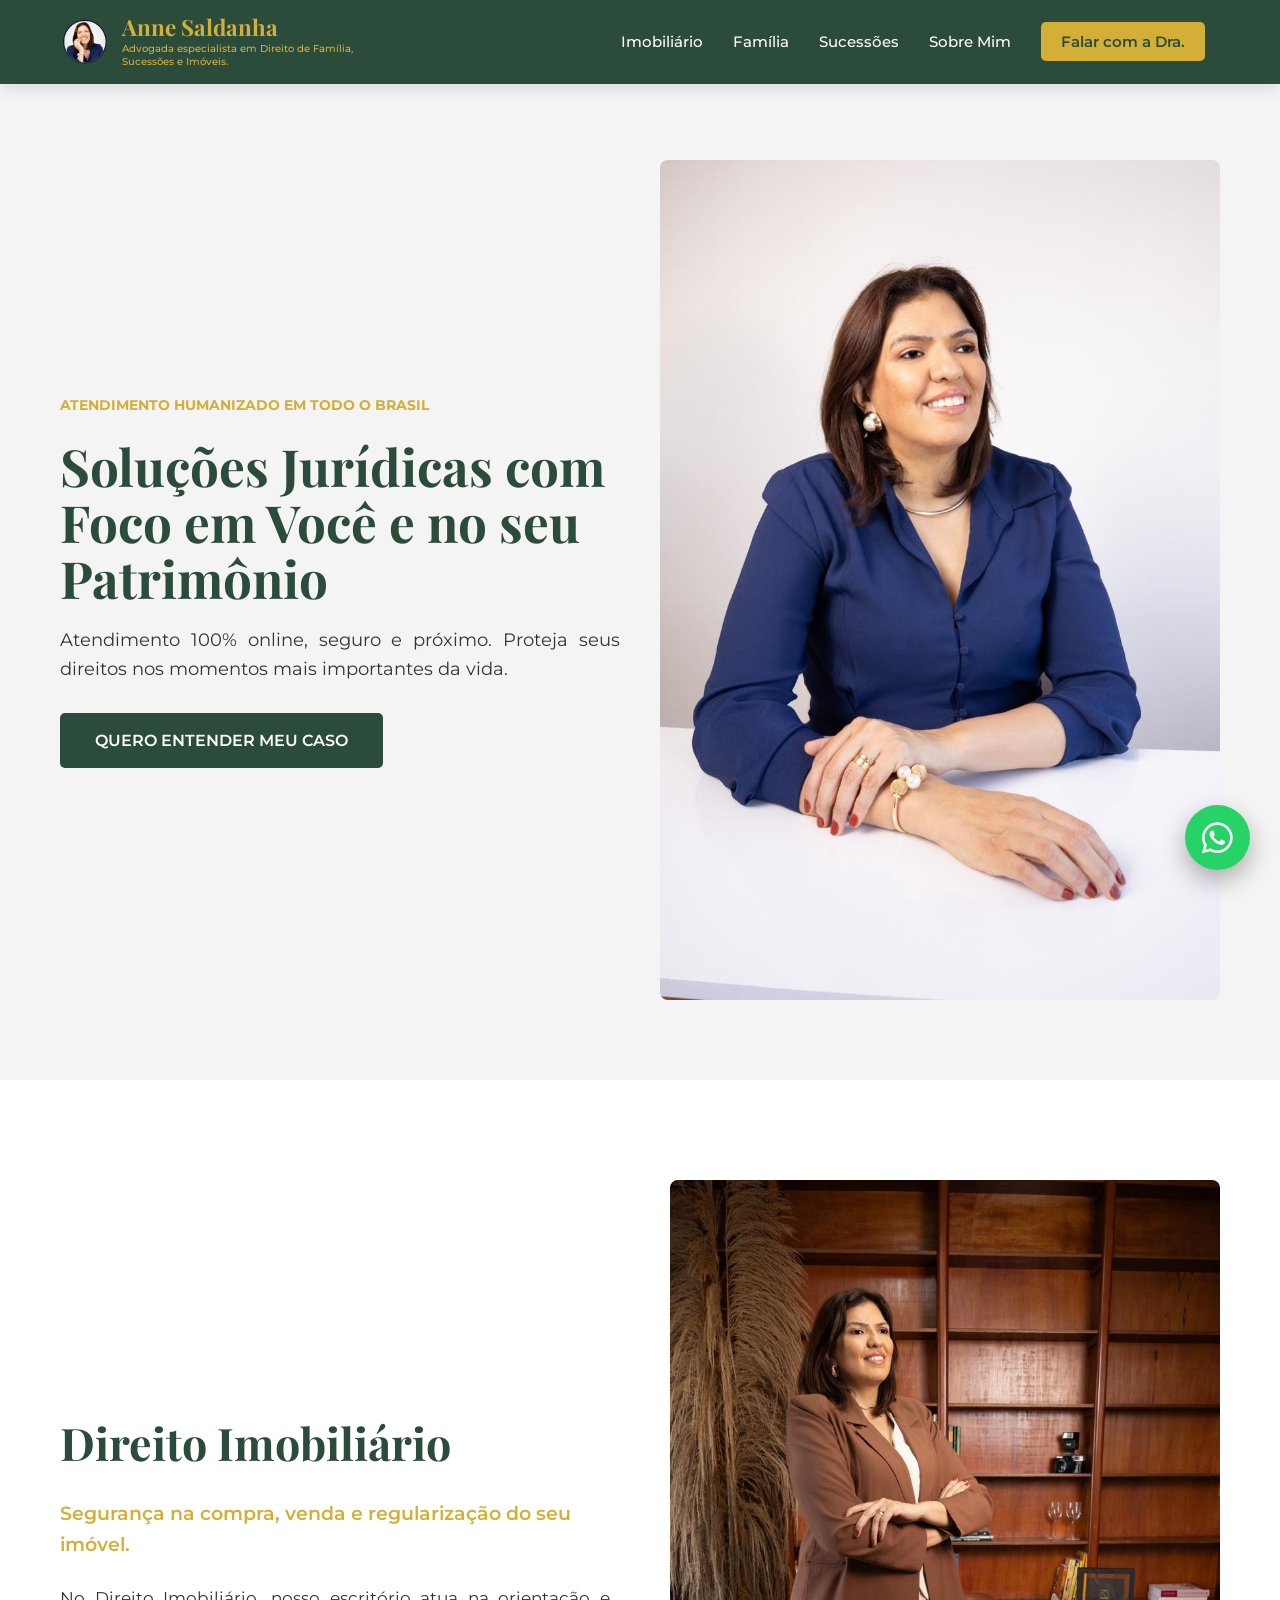
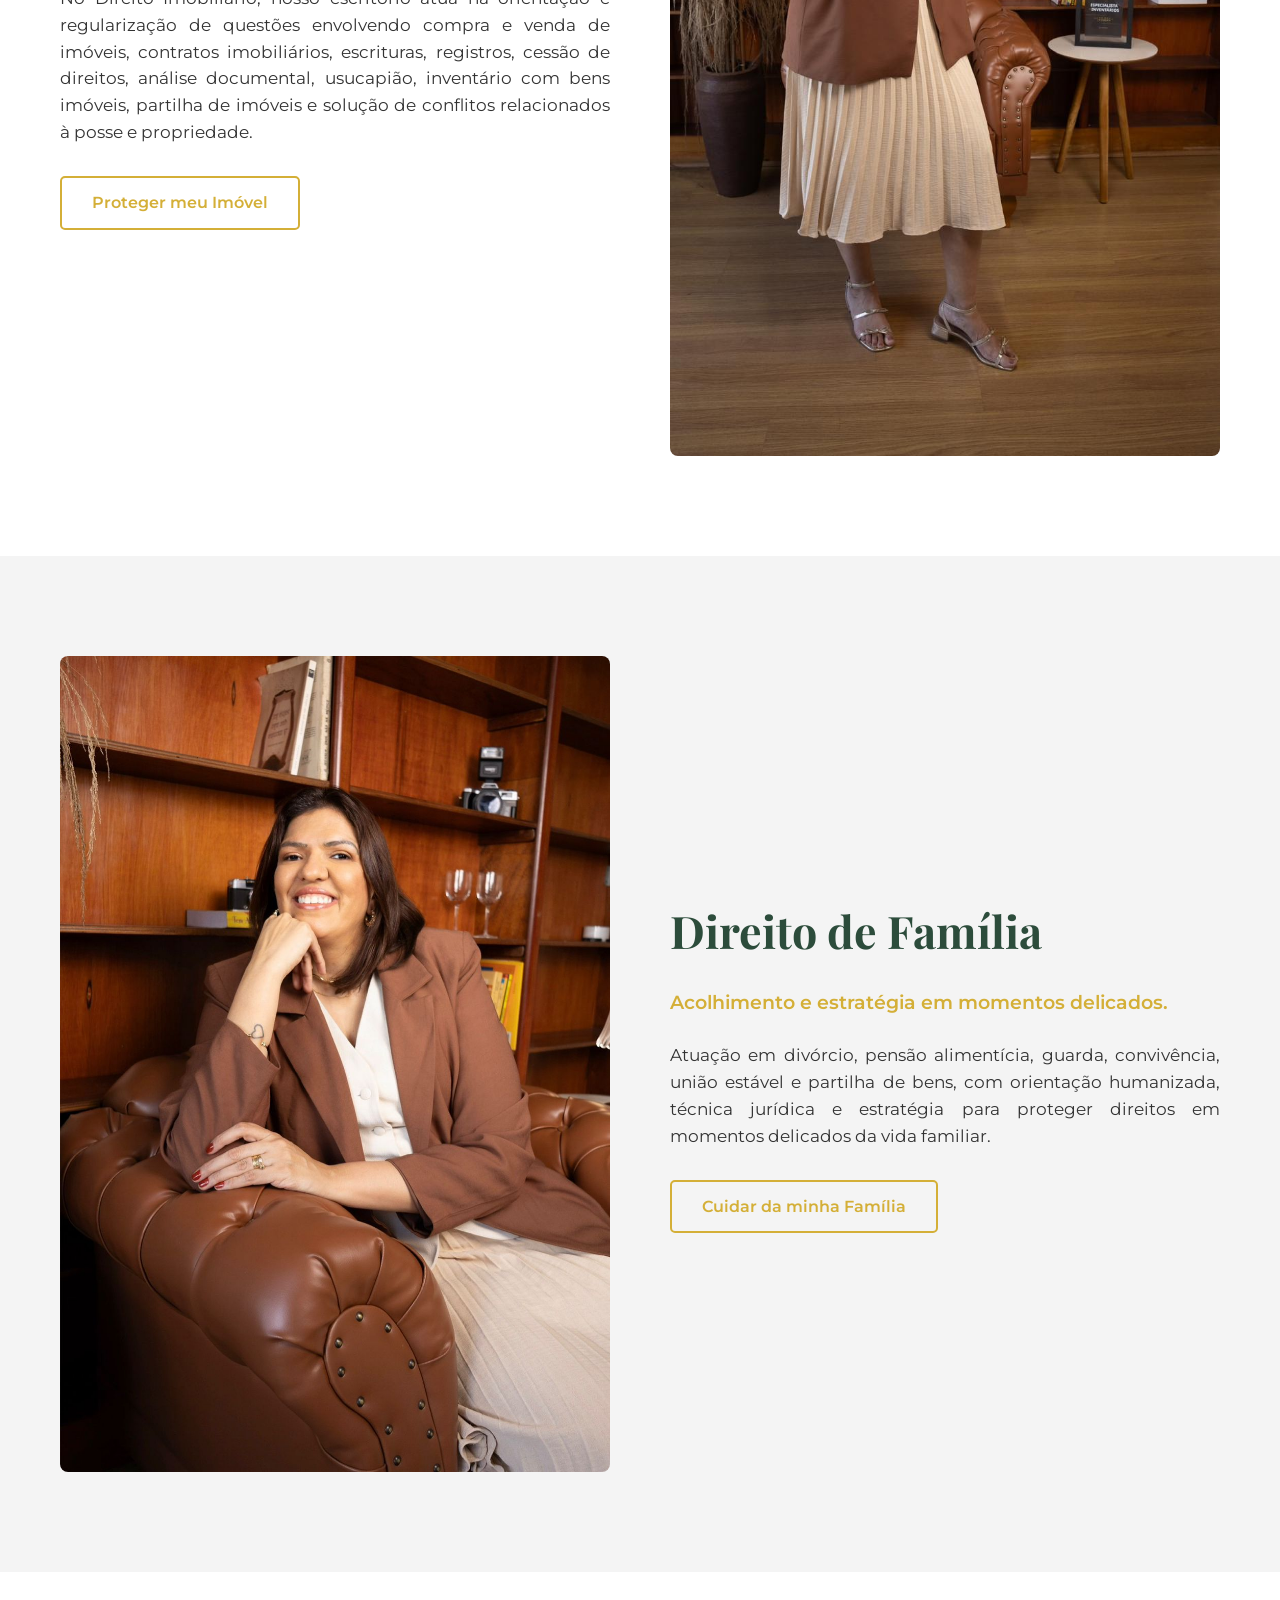
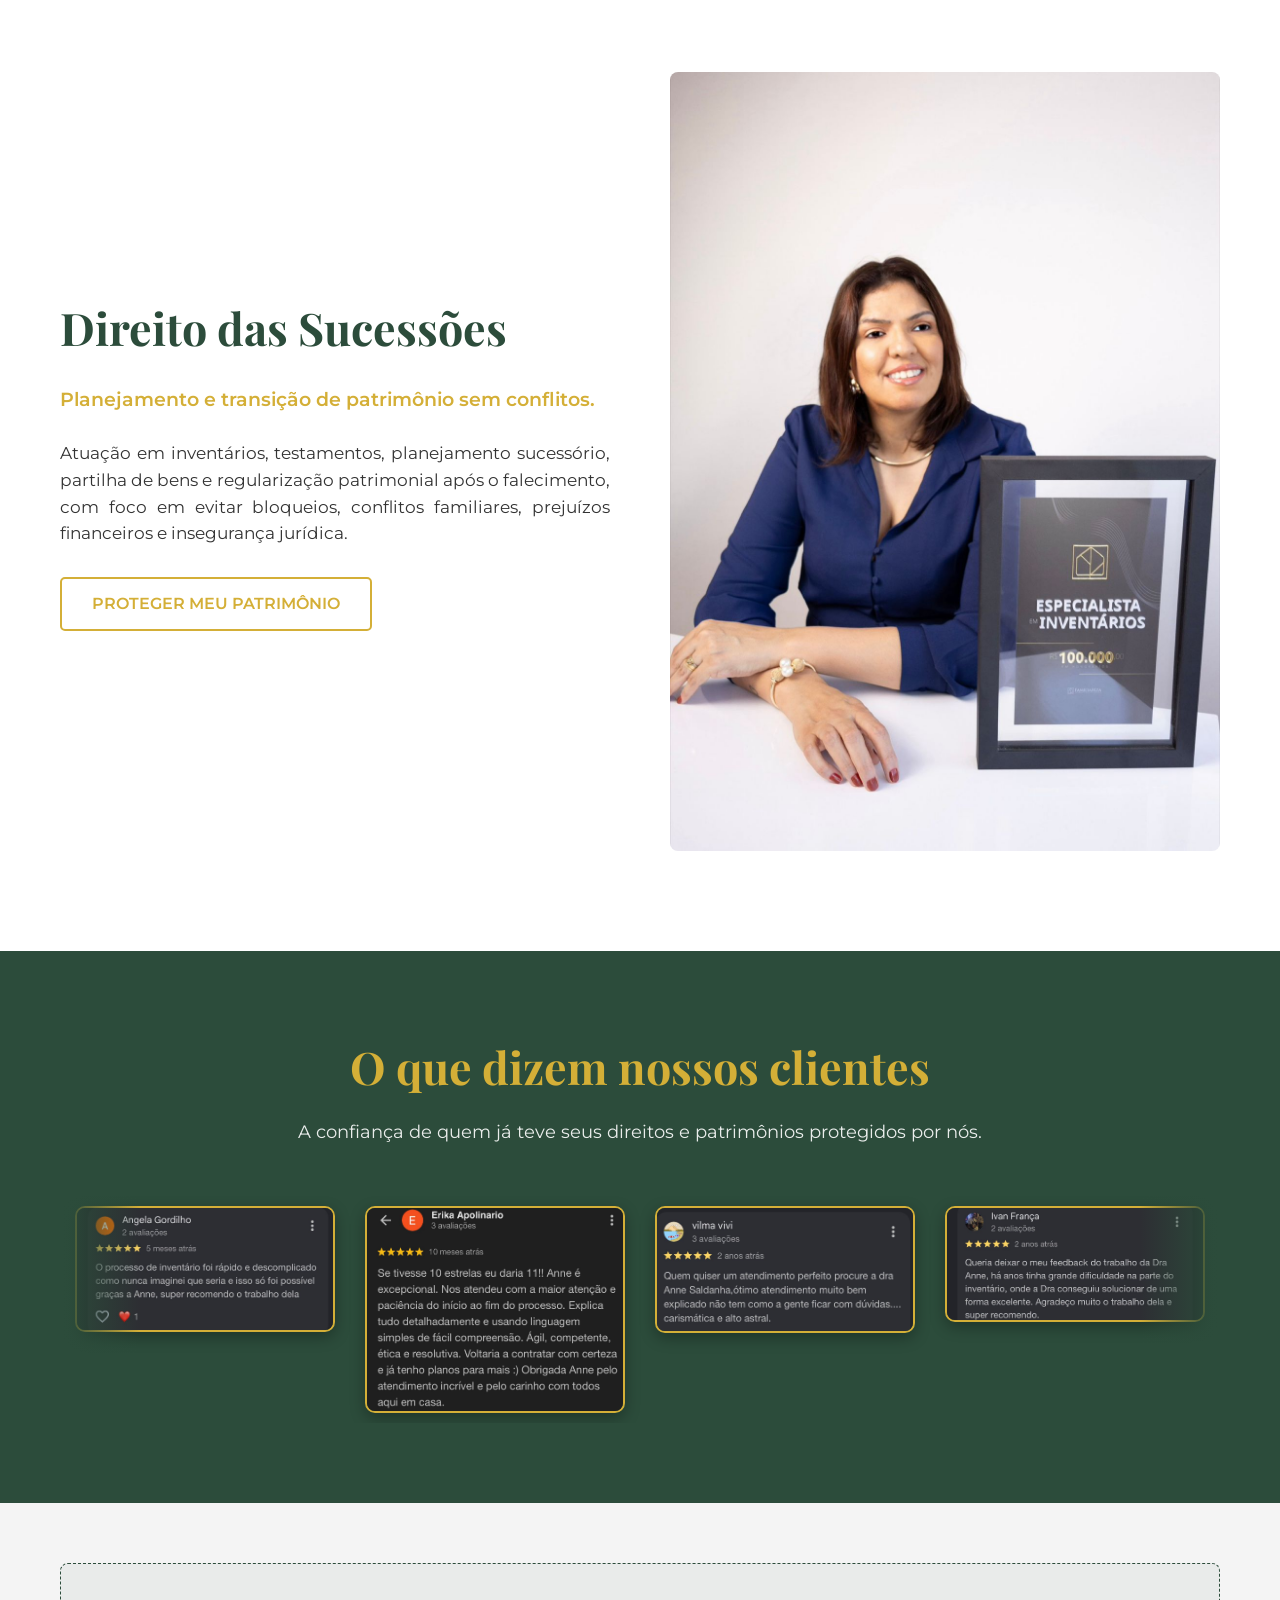
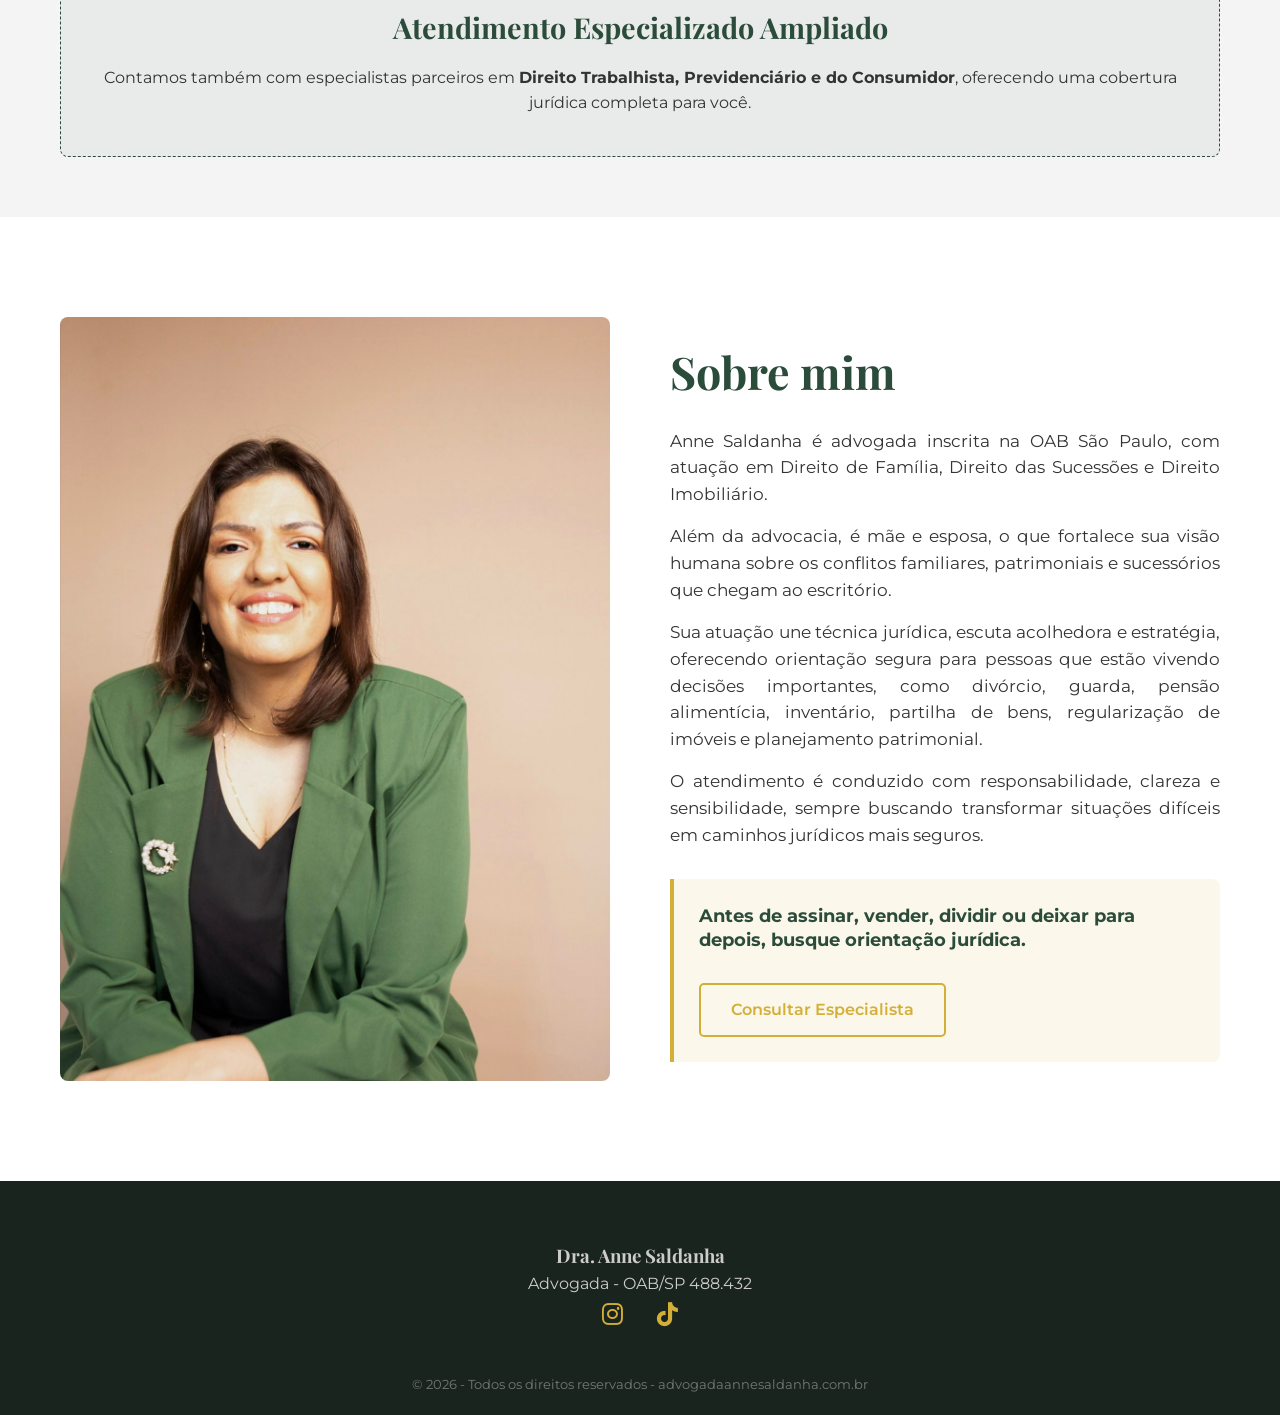
==== index.html @ e5371256 "Merge branch 'main' of https://github.com/pokergames112/advogadaannesaldanha.com.br" ====
<!DOCTYPE html>
<html lang="pt-BR">
<head>
    <meta charset="UTF-8">
    <meta name="viewport" content="width=device-width, initial-scale=1.0">
    <title>Dra. Anne Saldanha | Advocacia Humanizada</title>
    <meta name="description" content="Advogada especialista em Direito de Família, Sucessões e Imóveis. Atendimento em todo o Brasil.">
    <link rel="stylesheet" href="style.css">
    <link href="https://fonts.googleapis.com/css2?family=Playfair+Display:wght@700&family=Montserrat:wght@300;400;500;600;700&display=swap" rel="stylesheet">
    <link rel="stylesheet" href="https://cdnjs.cloudflare.com/ajax/libs/font-awesome/6.0.0/css/all.min.css">
</head>
<body>

    <header id="header">
        <nav class="navbar container">
            <div class="logo">
                <img src="img/Logo.png" alt="Logo Anne Saldanha">
                <div class="logo-text-container">
                    <span class="logo-title">Anne Saldanha</span>
                    <span class="logo-subtitle">Advogada especialista em Direito de Família, Sucessões e Imóveis.</span>
                </div>
            </div>
            
            <div class="menu-toggle" id="mobile-menu">
                <i class="fa-solid fa-bars"></i>
            </div>

            <ul class="nav-menu" id="nav-menu">
                <li><a href="#imobiliario">Imobiliário</a></li>
                <li><a href="#familia">Família</a></li>
                <li><a href="#sucessoes">Sucessões</a></li>
                <li><a href="#sobre">Sobre Mim</a></li>
                <li><a href="whatsapp.html" class="btn-nav">Falar com a Dra.</a></li>
            </ul>
        </nav>
    </header>

    <section id="inicio" class="hero bg-gelo">
        <div class="container hero-grid">
            <div class="hero-text">
                <span class="tag">Atendimento Humanizado em todo o Brasil</span>
                <h1>Soluções Jurídicas com Foco em Você e no seu Patrimônio</h1>
                <p class="text-justify">Atendimento 100% online, seguro e próximo. Proteja seus direitos nos momentos mais importantes da vida.</p>
                <a href="whatsapp.html" class="btn-primary">QUERO ENTENDER MEU CASO</a>
            </div>
            <div class="hero-img">
                <img src="img/Foto 1.jpeg" alt="Dra. Anne Saldanha">
            </div>
        </div>
    </section>

    <section id="imobiliario" class="area-section bg-branco">
        <div class="container area-grid inverte-mobile">
            <div class="area-text">
                <h2>Direito Imobiliário</h2>
                <p class="subtitle">Segurança na compra, venda e regularização do seu imóvel.</p>
                <p>No Direito Imobiliário, nosso escritório atua na orientação e regularização de questões envolvendo compra e venda de imóveis, contratos imobiliários, escrituras, registros, cessão de direitos, análise documental, usucapião, inventário com bens imóveis, partilha de imóveis e solução de conflitos relacionados à posse e propriedade.</p>
                <a href="whatsapp.html" class="btn-gold">Proteger meu Imóvel</a>
            </div>
            <div class="area-img">
                <img src="img/Foto 2.jpeg" alt="Direito Imobiliário">
            </div>
        </div>
    </section>

    <section id="familia" class="area-section bg-gelo">
        <div class="container area-grid">
            <div class="area-img">
                <img src="img/foto6.jpeg" alt="Direito de Família">
            </div>
            <div class="area-text">
                <h2>Direito de Família</h2>
                <p class="subtitle">Acolhimento e estratégia em momentos delicados.</p>
                <p>Atuação em divórcio, pensão alimentícia, guarda, convivência, união estável e partilha de bens, com orientação humanizada, técnica jurídica e estratégia para proteger direitos em momentos delicados da vida familiar.</p>
                <a href="whatsapp.html" class="btn-gold">Cuidar da minha Família</a>
            </div>
        </div>
    </section>

    <section id="sucessoes" class="area-section bg-branco">
        <div class="container area-grid inverte-mobile">
            <div class="area-text">
                <h2>Direito das Sucessões</h2>
                <p class="subtitle">Planejamento e transição de patrimônio sem conflitos.</p>
                <p>Atuação em inventários, testamentos, planejamento sucessório, partilha de bens e regularização patrimonial após o falecimento, com foco em evitar bloqueios, conflitos familiares, prejuízos financeiros e insegurança jurídica.</p>
                <a href="whatsapp.html" class="btn-gold">PROTEGER MEU PATRIMÔNIO</a>
            </div>
            <div class="area-img">
                <img src="img/foto4 sucessao.jpeg" alt="Direito das Sucessões">
            </div>
        </div>
    </section>

    <section id="depoimentos" class="depoimentos bg-verde">
        <div class="container text-center">
            <h2 class="section-title text-gold">O que dizem nossos clientes</h2>
            <p class="subtitle-branco">A confiança de quem já teve seus direitos e patrimônios protegidos por nós.</p>
            
            <div class="carousel-wrapper">
                <div class="carousel-track">
                    <div class="slide"><img src="img/Avaliacao1.jpeg" alt="Avaliação 1"></div>
                    <div class="slide"><img src="img/Avaliacao2.jpeg" alt="Avaliação 2"></div>
                    <div class="slide"><img src="img/Avaliacao3.jpeg" alt="Avaliação 3"></div>
                    <div class="slide"><img src="img/Avaliacao4.jpeg" alt="Avaliação 4"></div>
                    <div class="slide"><img src="img/Avaliacao5.jpeg" alt="Avaliação 5"></div>

                    <div class="slide"><img src="img/Avaliacao1.jpeg" alt="Avaliação 1"></div>
                    <div class="slide"><img src="img/Avaliacao2.jpeg" alt="Avaliação 2"></div>
                    <div class="slide"><img src="img/Avaliacao3.jpeg" alt="Avaliação 3"></div>
                    <div class="slide"><img src="img/Avaliacao4.jpeg" alt="Avaliação 4"></div>
                    <div class="slide"><img src="img/Avaliacao5.jpeg" alt="Avaliação 5"></div>
                </div>
            </div>
        </div>
    </section>

    <section class="parceiros-section bg-gelo">
        <div class="container">
            <div class="parceiros-box">
                <h3>Atendimento Especializado Ampliado</h3>
                <p>Contamos também com especialistas parceiros em <strong>Direito Trabalhista, Previdenciário e do Consumidor</strong>, oferecendo uma cobertura jurídica completa para você.</p>
            </div>
        </div>
    </section>

    <section id="sobre" class="sobre bg-branco">
        <div class="container area-grid">
            <div class="area-img">
                <img src="img/foto5.jpeg" alt="Anne Saldanha - Advogada">
            </div>
            <div class="area-text">
                <h2>Sobre mim</h2>
                <p>Anne Saldanha é advogada inscrita na OAB São Paulo, com atuação em Direito de Família, Direito das Sucessões e Direito Imobiliário.</p>
                <p>Além da advocacia, é mãe e esposa, o que fortalece sua visão humana sobre os conflitos familiares, patrimoniais e sucessórios que chegam ao escritório.</p>
                <p>Sua atuação une técnica jurídica, escuta acolhedora e estratégia, oferecendo orientação segura para pessoas que estão vivendo decisões importantes, como divórcio, guarda, pensão alimentícia, inventário, partilha de bens, regularização de imóveis e planejamento patrimonial.</p>
                <p>O atendimento é conduzido com responsabilidade, clareza e sensibilidade, sempre buscando transformar situações difíceis em caminhos jurídicos mais seguros.</p>
                
                <div class="cta-box">
                    <p class="cta-texto text-justify"><strong>Antes de assinar, vender, dividir ou deixar para depois, busque orientação jurídica.</strong></p>
                    <a href="whatsapp.html" class="btn-gold">Consultar Especialista</a>
                </div>
            </div>
        </div>
    </section>

    <footer>
        <div class="container footer-grid">
            <div class="footer-info">
                <h3>Dra. Anne Saldanha</h3>
                <p>Advogada - OAB/SP 488.432</p>
            </div>
            <div class="footer-social">
                <a href="https://www.instagram.com/annesaldanha.adv" target="_blank"><i class="fa-brands fa-instagram"></i></a>
                <a href="https://www.tiktok.com/@annesaldanha.adv" target="_blank"><i class="fa-brands fa-tiktok"></i></a>
            </div>
        </div>
        <p class="copyright">&copy; 2026 - Todos os direitos reservados - advogadaannesaldanha.com.br</p>
    </footer>

    <a href="whatsapp.html" class="whats-float pulse" target="_blank">
        <i class="fa-brands fa-whatsapp"></i>
    </a>
    <button id="backToTop" class="btn-up"><i class="fa-solid fa-arrow-up"></i></button>

    <script src="script.js"></script>
</body>
</html>
---- style.css ----
/* --- CONFIGURAÇÕES GERAIS --- */
:root {
    --verde: #2c4c3b;
    --dourado: #d4af37;
    --branco: #ffffff;
    --gelo: #f4f4f4;
    --texto: #333;
}

* { margin: 0; padding: 0; box-sizing: border-box; }
body { font-family: 'Montserrat', sans-serif; color: var(--texto); overflow-x: hidden; line-height: 1.6; }
h1, h2, h3, .logo-title { font-family: 'Playfair Display', serif; }
.container { max-width: 1200px; margin: 0 auto; padding: 0 20px; }
img { max-width: 100%; border-radius: 8px; display: block; }
.bg-branco { background-color: var(--branco); }
.bg-gelo { background-color: var(--gelo); }
.bg-verde { background-color: var(--verde); }
.text-center { text-align: center; }
/* TEXTO JUSTIFICADO APLICADO GLOBALMENTE NAS SEÇÕES DE TEXTO */
.text-justify { text-align: justify; }

/* --- NAVBAR E LOGO ATUALIZADA --- */
#header {
    background: var(--verde);
    padding: 15px 0;
    position: fixed;
    width: 100%;
    top: 0;
    z-index: 1000;
    transition: 0.4s;
}
.navbar { display: flex; justify-content: space-between; align-items: center; }

.logo { display: flex; align-items: center; flex-direction: row; gap: 12px; }
.logo img { height: 50px; width: auto; margin: 0; }
.logo-text-container { display: flex; flex-direction: column; justify-content: center; }
.logo-title { color: var(--dourado); font-size: 1.4rem; font-weight: 700; white-space: nowrap; line-height: 1.1; }
/* FRASE NA MESMA COR DOURADA E FONTE AJUSTADA */
.logo-subtitle { color: var(--dourado); font-size: 0.65rem; font-family: 'Montserrat', sans-serif; font-weight: 500; max-width: 280px; line-height: 1.3; margin-top: 2px; }

.nav-menu { display: flex; list-style: none; align-items: center; }
.nav-menu li a { color: var(--branco); text-decoration: none; margin: 0 15px; font-weight: 500; font-size: 0.95rem; transition: 0.3s; }
.nav-menu li a:hover { color: var(--dourado); }
.btn-nav { background: var(--dourado); color: var(--verde) !important; padding: 10px 20px; border-radius: 5px; font-weight: 600 !important; }

/* Botão Hambúrguer oculto no Desktop */
.menu-toggle { display: none; cursor: pointer; color: var(--dourado); font-size: 1.8rem; }

/* --- Mobile Navbar Ajustada --- */
@media (max-width: 900px) {
    .menu-toggle { display: block; z-index: 1001; } 

    .logo img { height: 40px; }
    .logo-title { font-size: 1.1rem; }
    .logo-subtitle { 
        display: block !important; 
        font-size: 0.55rem; 
        white-space: normal; 
        max-width: 170px; 
        line-height: 1.2;
    }

    .nav-menu { 
        position: absolute;
        top: 100%; 
        left: -100%; 
        flex-direction: column;
        background-color: var(--verde);
        width: 100%;
        text-align: center;
        transition: 0.4s ease-in-out;
        box-shadow: 0 10px 15px rgba(0,0,0,0.2);
        padding: 20px 0 30px;
    }

    .nav-menu.active { left: 0; }
    .nav-menu li { margin: 20px 0; }
    .btn-nav { display: inline-block; margin-top: 10px; }
}

/* --- HERO SECTION --- */
.hero { padding: 160px 0 80px; }
.hero-grid { display: grid; grid-template-columns: 1fr 1fr; gap: 40px; align-items: center; }
.tag { color: var(--dourado); font-weight: 700; text-transform: uppercase; font-size: 0.9rem; }
.hero h1 { font-size: 3.2rem; color: var(--verde); margin: 20px 0; line-height: 1.1; }
.hero p { font-size: 1.1rem; margin-bottom: 30px; }
.btn-primary { background: var(--verde); color: var(--branco); padding: 15px 35px; border-radius: 5px; text-decoration: none; display: inline-block; font-weight: 600; transition: 0.3s; }
.btn-primary:hover { background: var(--dourado); color: var(--verde); }

@media (max-width: 768px) {
    .hero { padding: 120px 0 60px; text-align: center; }
    .hero-grid { grid-template-columns: 1fr; }
    .hero h1 { font-size: 2.2rem; }
    .text-justify { text-align: center; } /* No celular hero centralizado fica melhor */
}

/* --- ESTRUTURA PADRÃO DE ÁREAS E SOBRE MIM --- */
.area-section, .sobre { padding: 100px 0; }
.area-grid { display: grid; grid-template-columns: 1fr 1fr; gap: 60px; align-items: center; }
.area-text h2 { font-size: 2.8rem; color: var(--verde); margin-bottom: 20px; }

/* AQUI O TEXTO ESTÁ JUSTIFICADO COMO A CLIENTE PEDIU */
.area-text p { margin-bottom: 15px; font-size: 1.05rem; text-align: justify; }
.subtitle { color: var(--dourado); font-weight: 600; margin-bottom: 25px !important; font-size: 1.2rem !important; text-align: left !important;}

.btn-gold { border: 2px solid var(--dourado); color: var(--dourado); padding: 12px 30px; text-decoration: none; border-radius: 5px; font-weight: 600; transition: 0.3s; display: inline-block; margin-top: 15px; }
.btn-gold:hover { background: var(--dourado); color: var(--branco); }

/* Caixa de Destaque CTA (Sobre mim) */
.cta-box { background: rgba(212, 175, 55, 0.1); border-left: 4px solid var(--dourado); padding: 25px; margin-top: 30px; border-radius: 0 8px 8px 0; }
.cta-texto { color: var(--verde); font-size: 1.1rem !important; margin-bottom: 15px !important; line-height: 1.4; text-align: left !important; }

@media (max-width: 768px) {
    .area-section, .sobre { padding: 60px 0; }
    .area-grid { grid-template-columns: 1fr; gap: 40px; }
    .area-text h2, .subtitle { text-align: center !important; }
    .area-text h2 { font-size: 2.2rem; }
    .inverte-mobile .area-text { order: 2; }
    .inverte-mobile .area-img { order: 1; }
    .btn-gold { display: block; text-align: center; }
}

/* --- DEPOIMENTOS (CARROSSEL INFINITO) --- */
.depoimentos { padding: 80px 0; }
.section-title { font-size: 2.8rem; margin-bottom: 15px; }
.text-gold { color: var(--dourado); }
.subtitle-branco { color: var(--branco); margin-bottom: 50px; font-size: 1.1rem; opacity: 0.9; }

.carousel-wrapper {
    width: 100%;
    max-width: 1160px; 
    margin: 0 auto;
    overflow: hidden; 
    position: relative;
    padding: 10px 0; 
}

.carousel-wrapper::before,
.carousel-wrapper::after { content: ''; position: absolute; top: 0; width: 80px; height: 100%; z-index: 2; }
.carousel-wrapper::before { left: 0; background: linear-gradient(to right, var(--verde) 0%, transparent 100%); }
.carousel-wrapper::after { right: 0; background: linear-gradient(to left, var(--verde) 0%, transparent 100%); }

.carousel-track {
    display: flex;
    width: max-content; 
    animation: scroll-carrossel 30s linear infinite;
}

.carousel-track:hover { animation-play-state: paused; }

.slide { width: 290px; padding: 0 15px; flex-shrink: 0; }
.slide img { width: 100%; height: auto; border-radius: 10px; border: 2px solid var(--dourado); box-shadow: 0 5px 15px rgba(0,0,0,0.3); }

@keyframes scroll-carrossel {
    0% { transform: translateX(0); }
    100% { transform: translateX(calc(-290px * 5)); } 
}

@media (max-width: 768px) {
    .carousel-wrapper::before, .carousel-wrapper::after { width: 30px; }
    .slide { width: calc(100vw - 40px); }
    @keyframes scroll-carrossel {
        0% { transform: translateX(0); }
        100% { transform: translateX(calc((100vw - 40px) * -5)); }
    }
}

/* --- PARCEIROS SECTION --- */
.parceiros-section { padding: 60px 0; }
.parceiros-box { background-color: rgba(44, 76, 59, 0.05); padding: 40px; border-radius: 8px; text-align: center; border: 1px dashed var(--verde); }
.parceiros-box h3 { color: var(--verde); margin-bottom: 15px; font-size: 1.8rem; }

/* --- FOOTER --- */
footer { background: #1a241e; padding: 60px 0 20px; color: #ccc; text-align: center; }
.footer-grid { margin-bottom: 40px; }
.footer-social a { color: var(--dourado); font-size: 1.5rem; margin: 0 15px; transition: 0.3s; }
.footer-social a:hover { color: var(--branco); }
.copyright { font-size: 0.8rem; opacity: 0.5; margin-top: 20px; }

/* --- WHATSAPP PULSE & UP --- */
.whats-float { position: fixed; bottom: 30px; right: 30px; background: #25d366; color: #fff; width: 65px; height: 65px; border-radius: 50%; display: flex; justify-content: center; align-items: center; font-size: 35px; z-index: 1000; text-decoration: none; box-shadow: 0 10px 25px rgba(0,0,0,0.3); }
.pulse { animation: pulse-animation 2s infinite; }
@keyframes pulse-animation { 0% { box-shadow: 0 0 0 0px rgba(37, 211, 102, 0.7); } 100% { box-shadow: 0 0 0 20px rgba(37, 211, 102, 0); } }
.btn-up { position: fixed; bottom: 110px; right: 35px; background: var(--dourado); color: var(--verde); border: none; width: 50px; height: 50px; border-radius: 50%; cursor: pointer; display: none; z-index: 999; transition: 0.3s; box-shadow: 0 4px 10px rgba(0,0,0,0.2); }
.btn-up:hover { background: var(--verde); color: var(--dourado); }
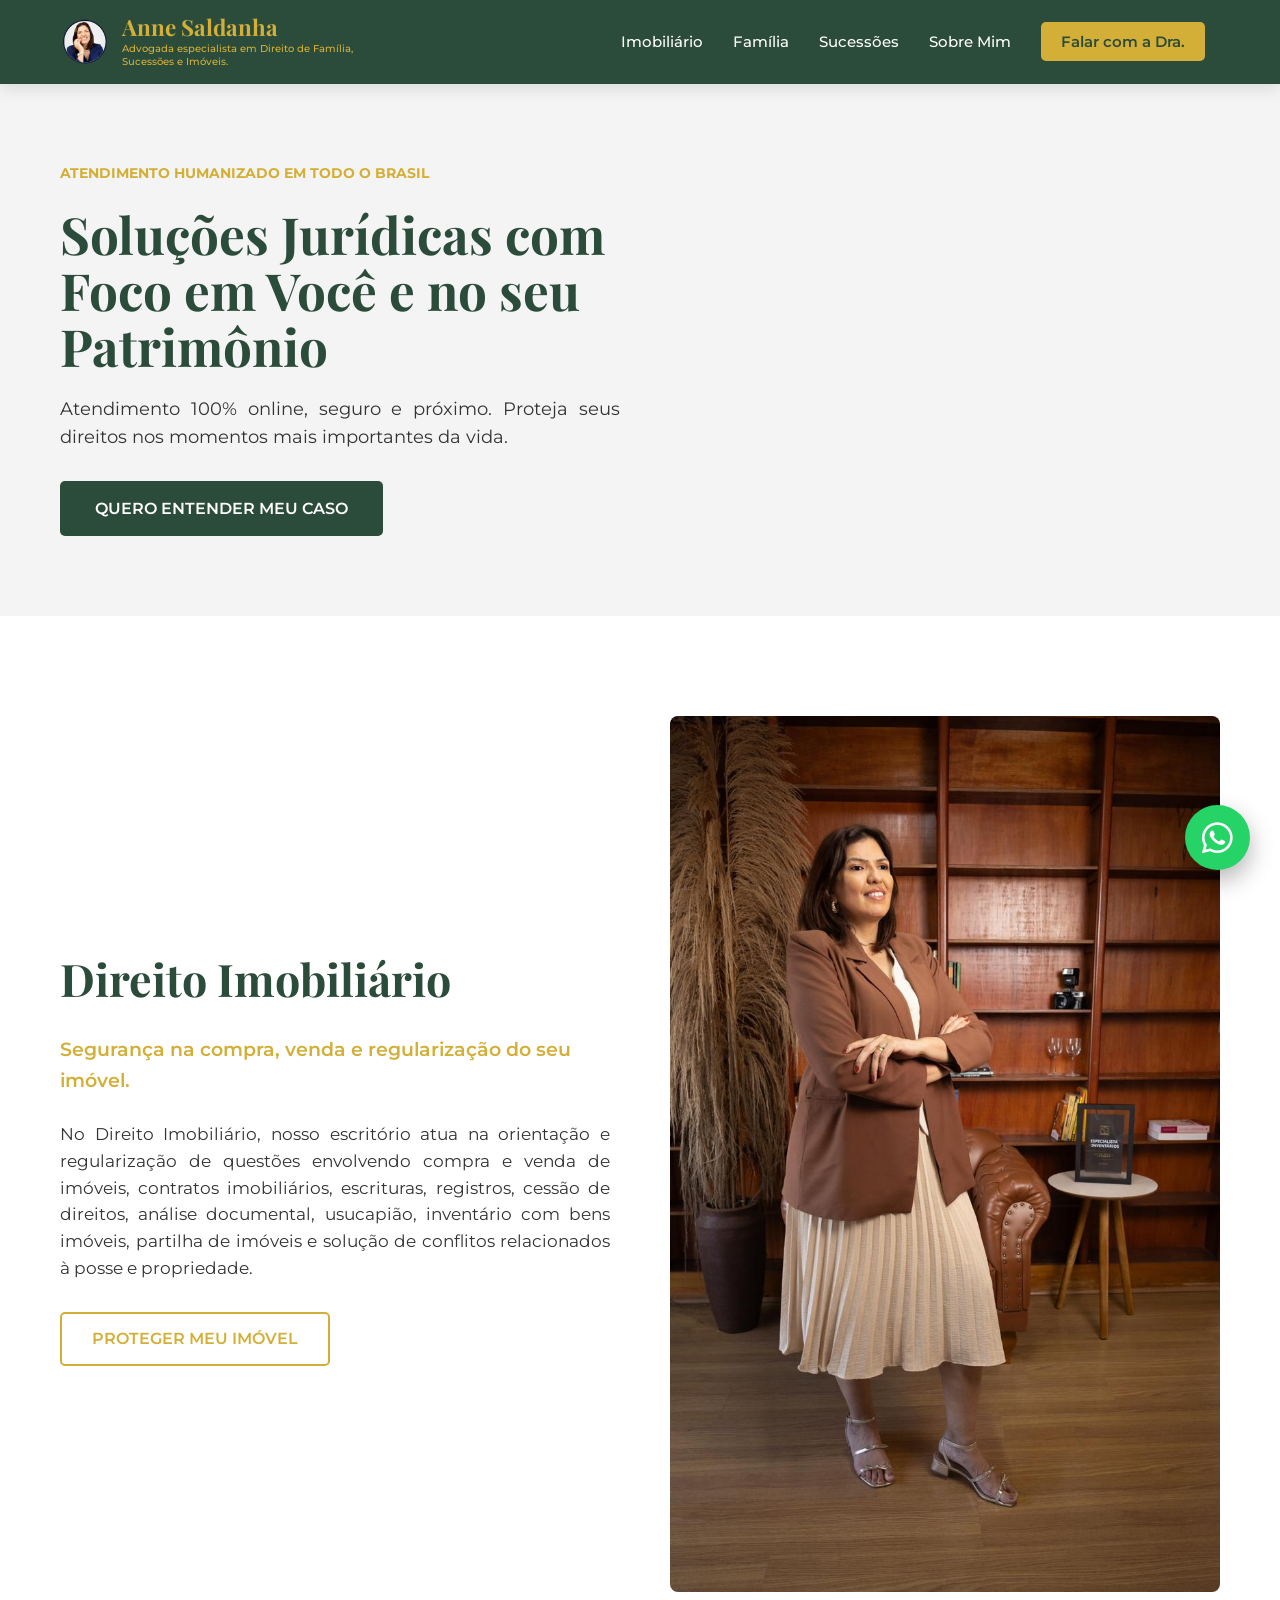
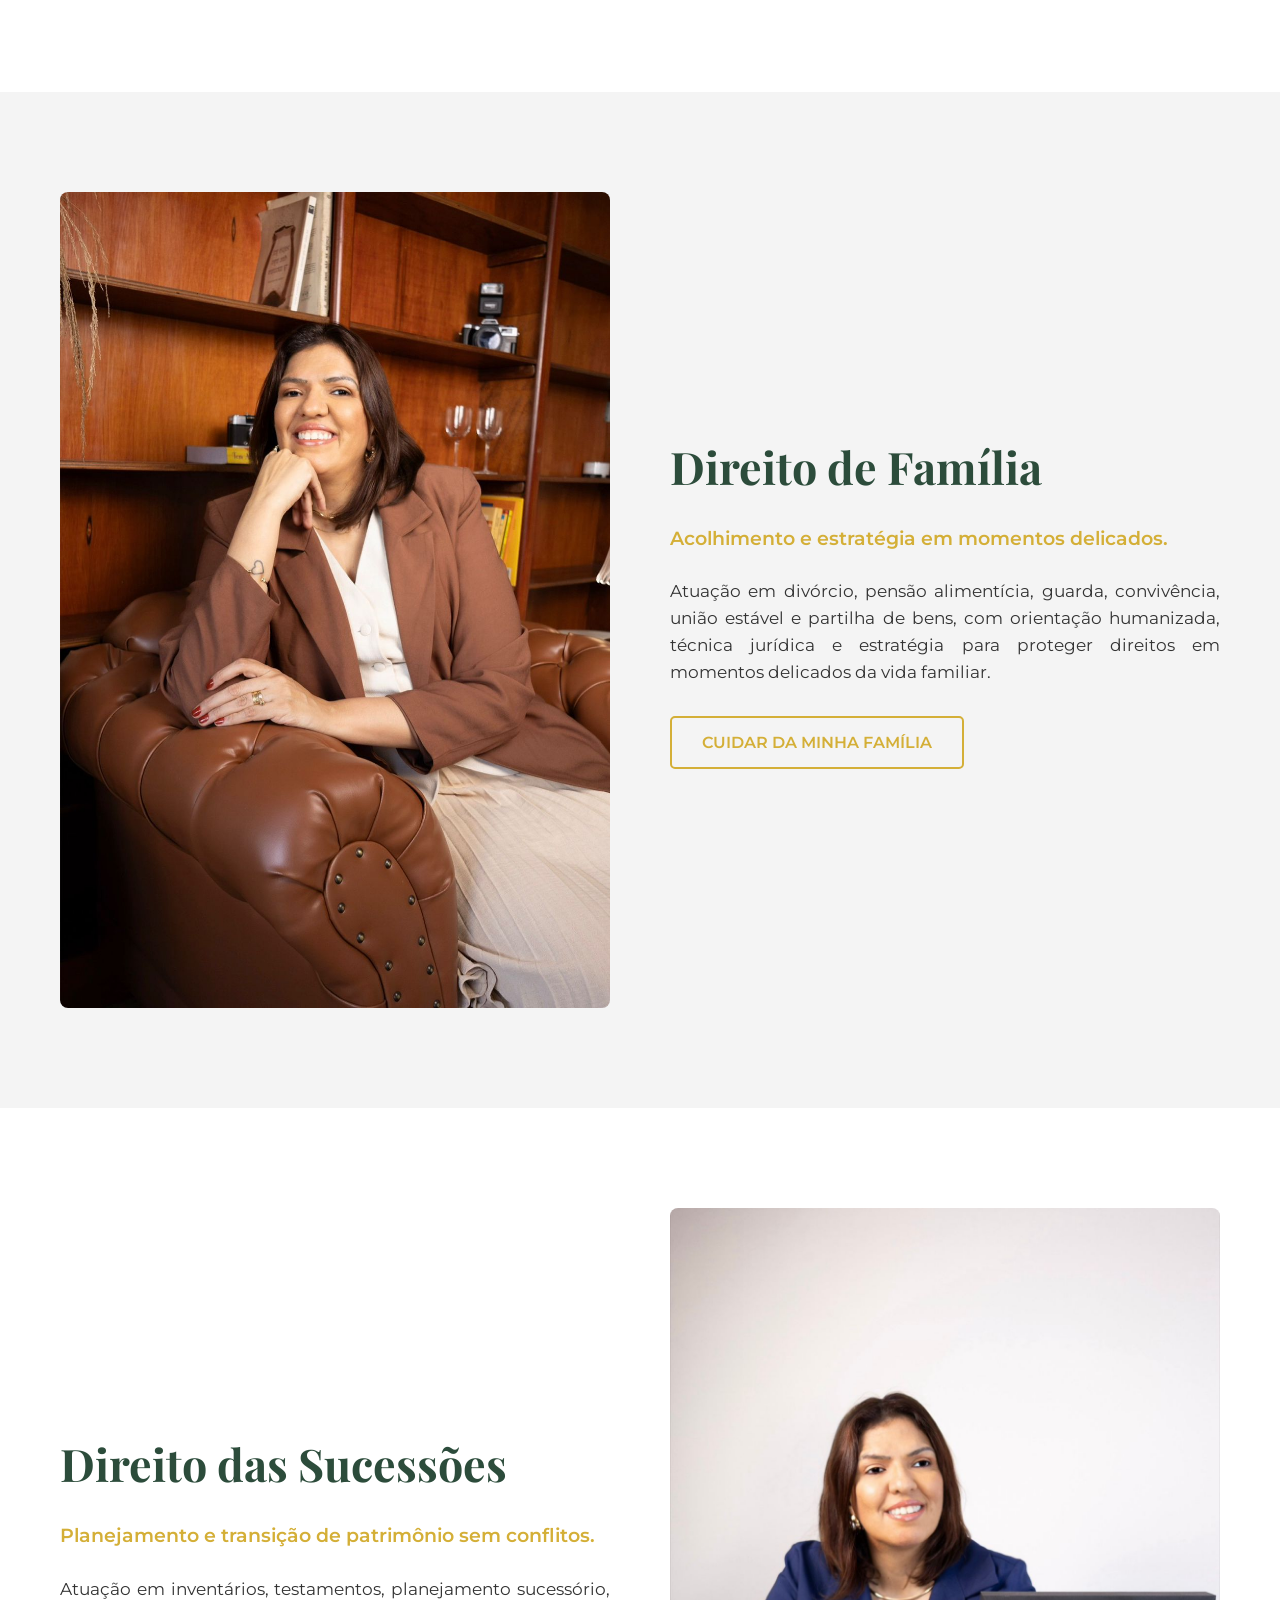
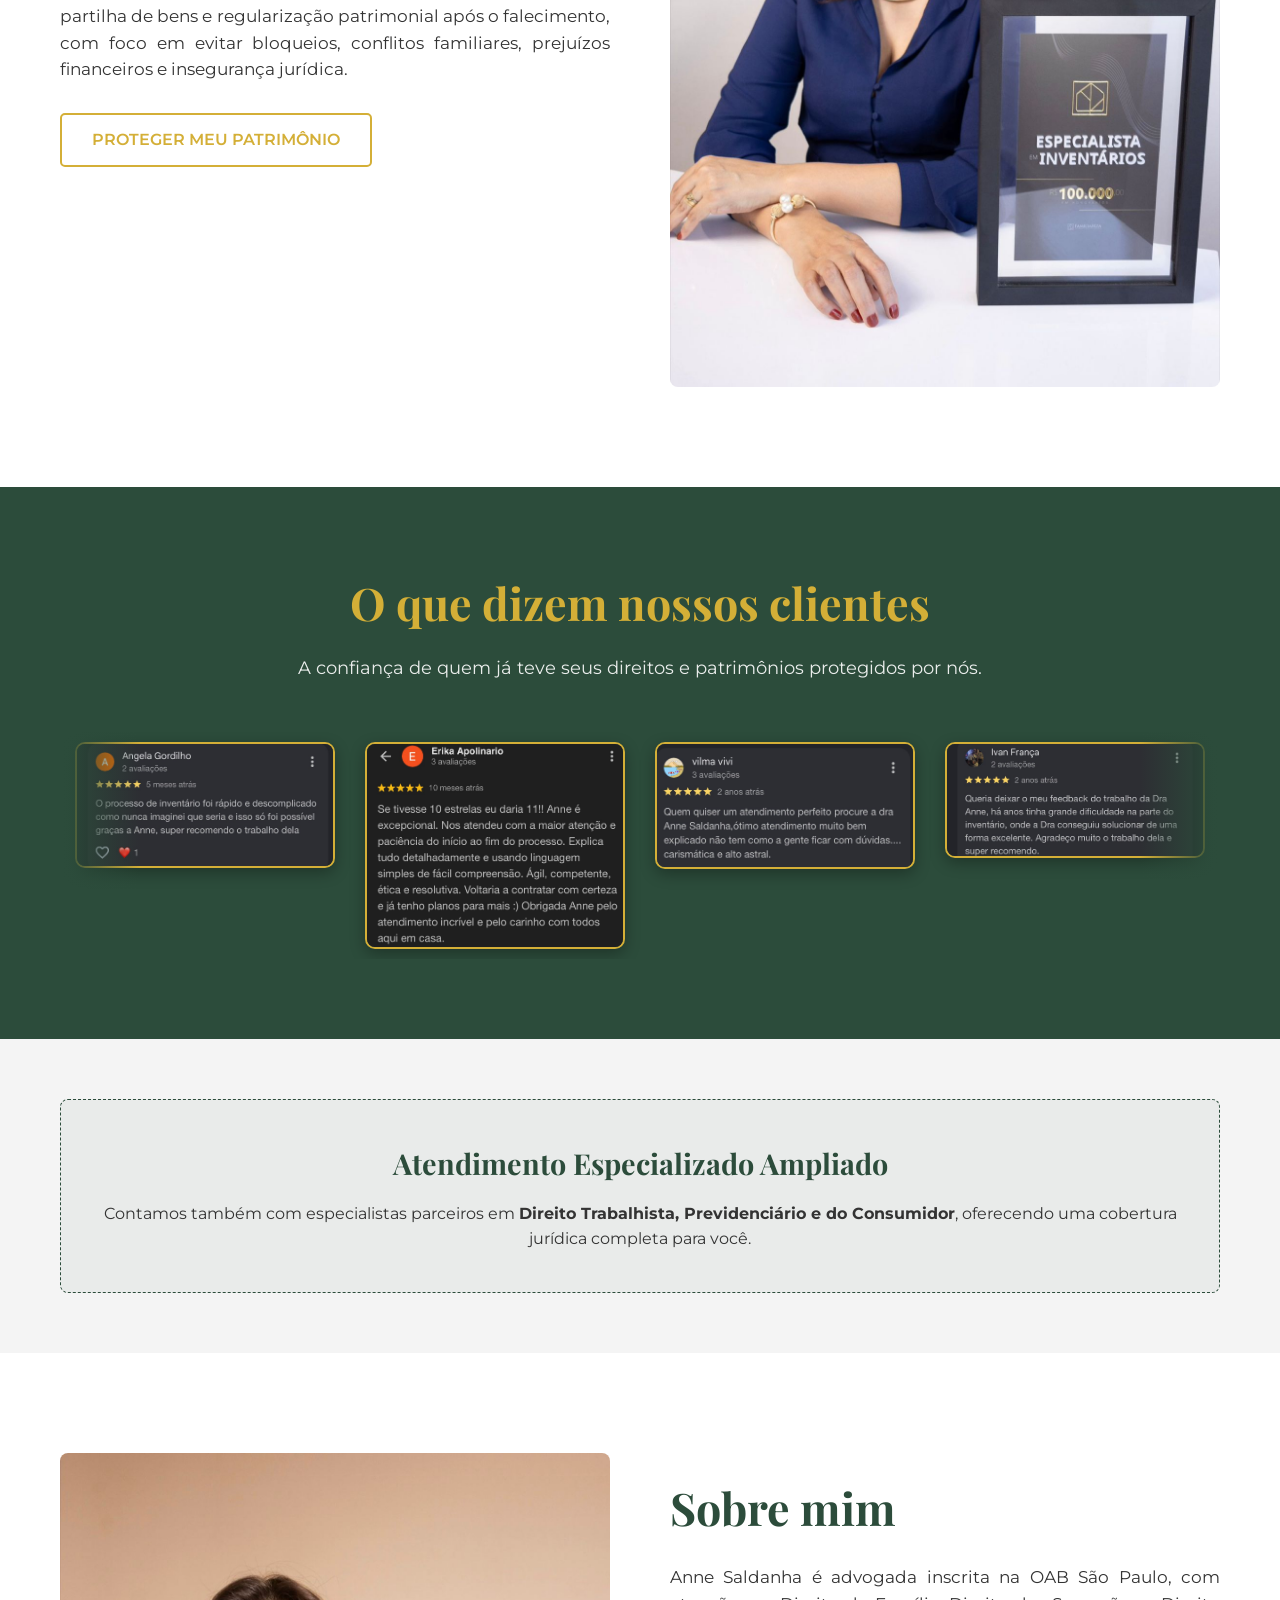
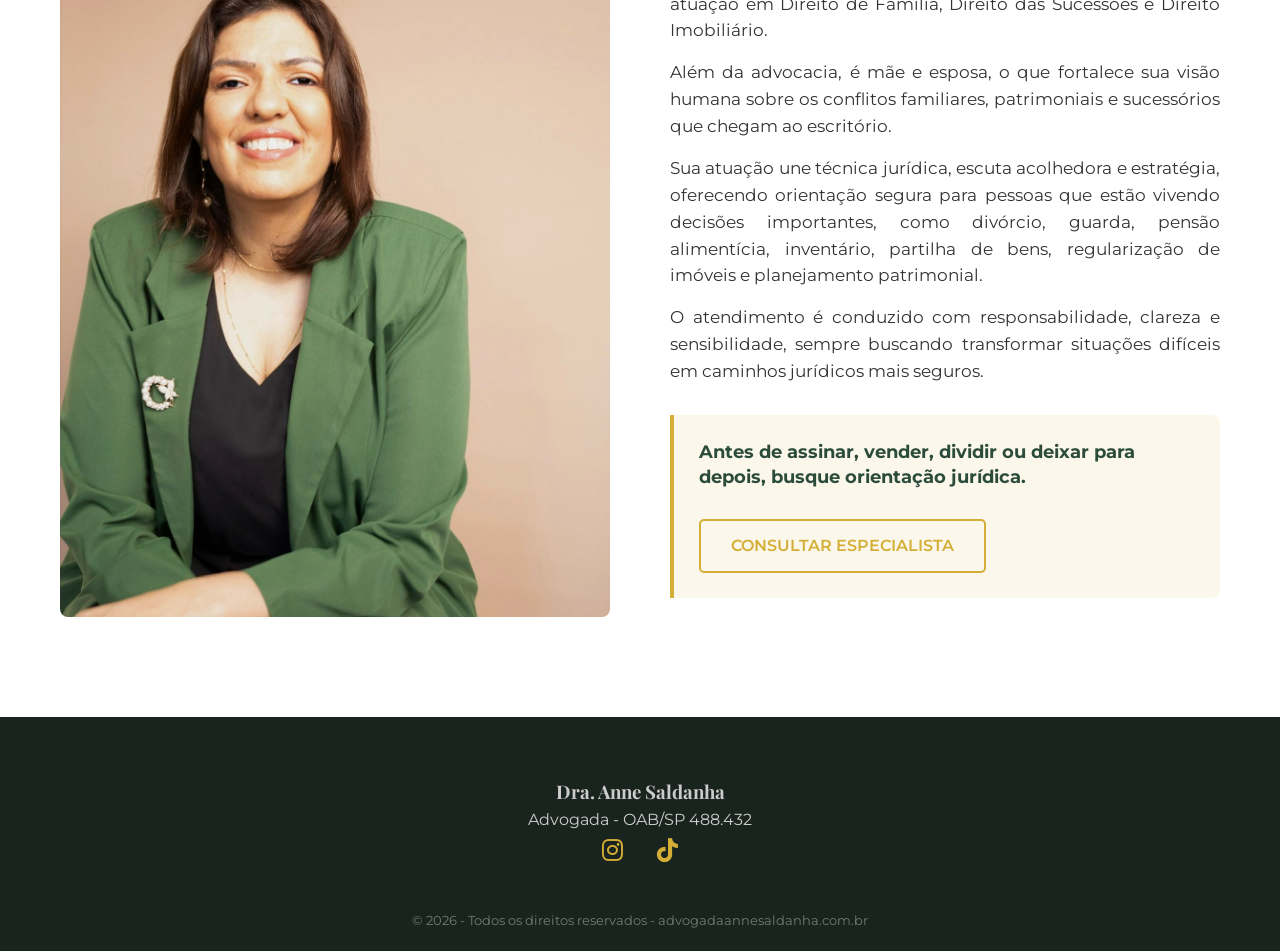
==== commit 3464c126: "1321" ====
--- a/index.html
+++ b/index.html
@@ -43,11 +43,10 @@
                 <p class="text-justify">Atendimento 100% online, seguro e próximo. Proteja seus direitos nos momentos mais importantes da vida.</p>
                 <a href="whatsapp.html" class="btn-primary">QUERO ENTENDER MEU CASO</a>
             </div>
-            <div class="hero-img">
-                <img src="img/Foto 1.jpeg" alt="Dra. Anne Saldanha">
-            </div>
         </div>
     </section>
+
+
 
     <section id="imobiliario" class="area-section bg-branco">
         <div class="container area-grid inverte-mobile">
@@ -55,7 +54,7 @@
                 <h2>Direito Imobiliário</h2>
                 <p class="subtitle">Segurança na compra, venda e regularização do seu imóvel.</p>
                 <p>No Direito Imobiliário, nosso escritório atua na orientação e regularização de questões envolvendo compra e venda de imóveis, contratos imobiliários, escrituras, registros, cessão de direitos, análise documental, usucapião, inventário com bens imóveis, partilha de imóveis e solução de conflitos relacionados à posse e propriedade.</p>
-                <a href="whatsapp.html" class="btn-gold">Proteger meu Imóvel</a>
+                <a href="whatsapp.html" class="btn-gold">PROTEGER MEU IMÓVEL</a>
             </div>
             <div class="area-img">
                 <img src="img/Foto 2.jpeg" alt="Direito Imobiliário">
@@ -72,7 +71,7 @@
                 <h2>Direito de Família</h2>
                 <p class="subtitle">Acolhimento e estratégia em momentos delicados.</p>
                 <p>Atuação em divórcio, pensão alimentícia, guarda, convivência, união estável e partilha de bens, com orientação humanizada, técnica jurídica e estratégia para proteger direitos em momentos delicados da vida familiar.</p>
-                <a href="whatsapp.html" class="btn-gold">Cuidar da minha Família</a>
+                <a href="whatsapp.html" class="btn-gold">CUIDAR DA MINHA FAMÍLIA</a>
             </div>
         </div>
     </section>
@@ -137,7 +136,7 @@
                 
                 <div class="cta-box">
                     <p class="cta-texto text-justify"><strong>Antes de assinar, vender, dividir ou deixar para depois, busque orientação jurídica.</strong></p>
-                    <a href="whatsapp.html" class="btn-gold">Consultar Especialista</a>
+                    <a href="whatsapp.html" class="btn-gold">CONSULTAR ESPECIALISTA</a>
                 </div>
             </div>
         </div>
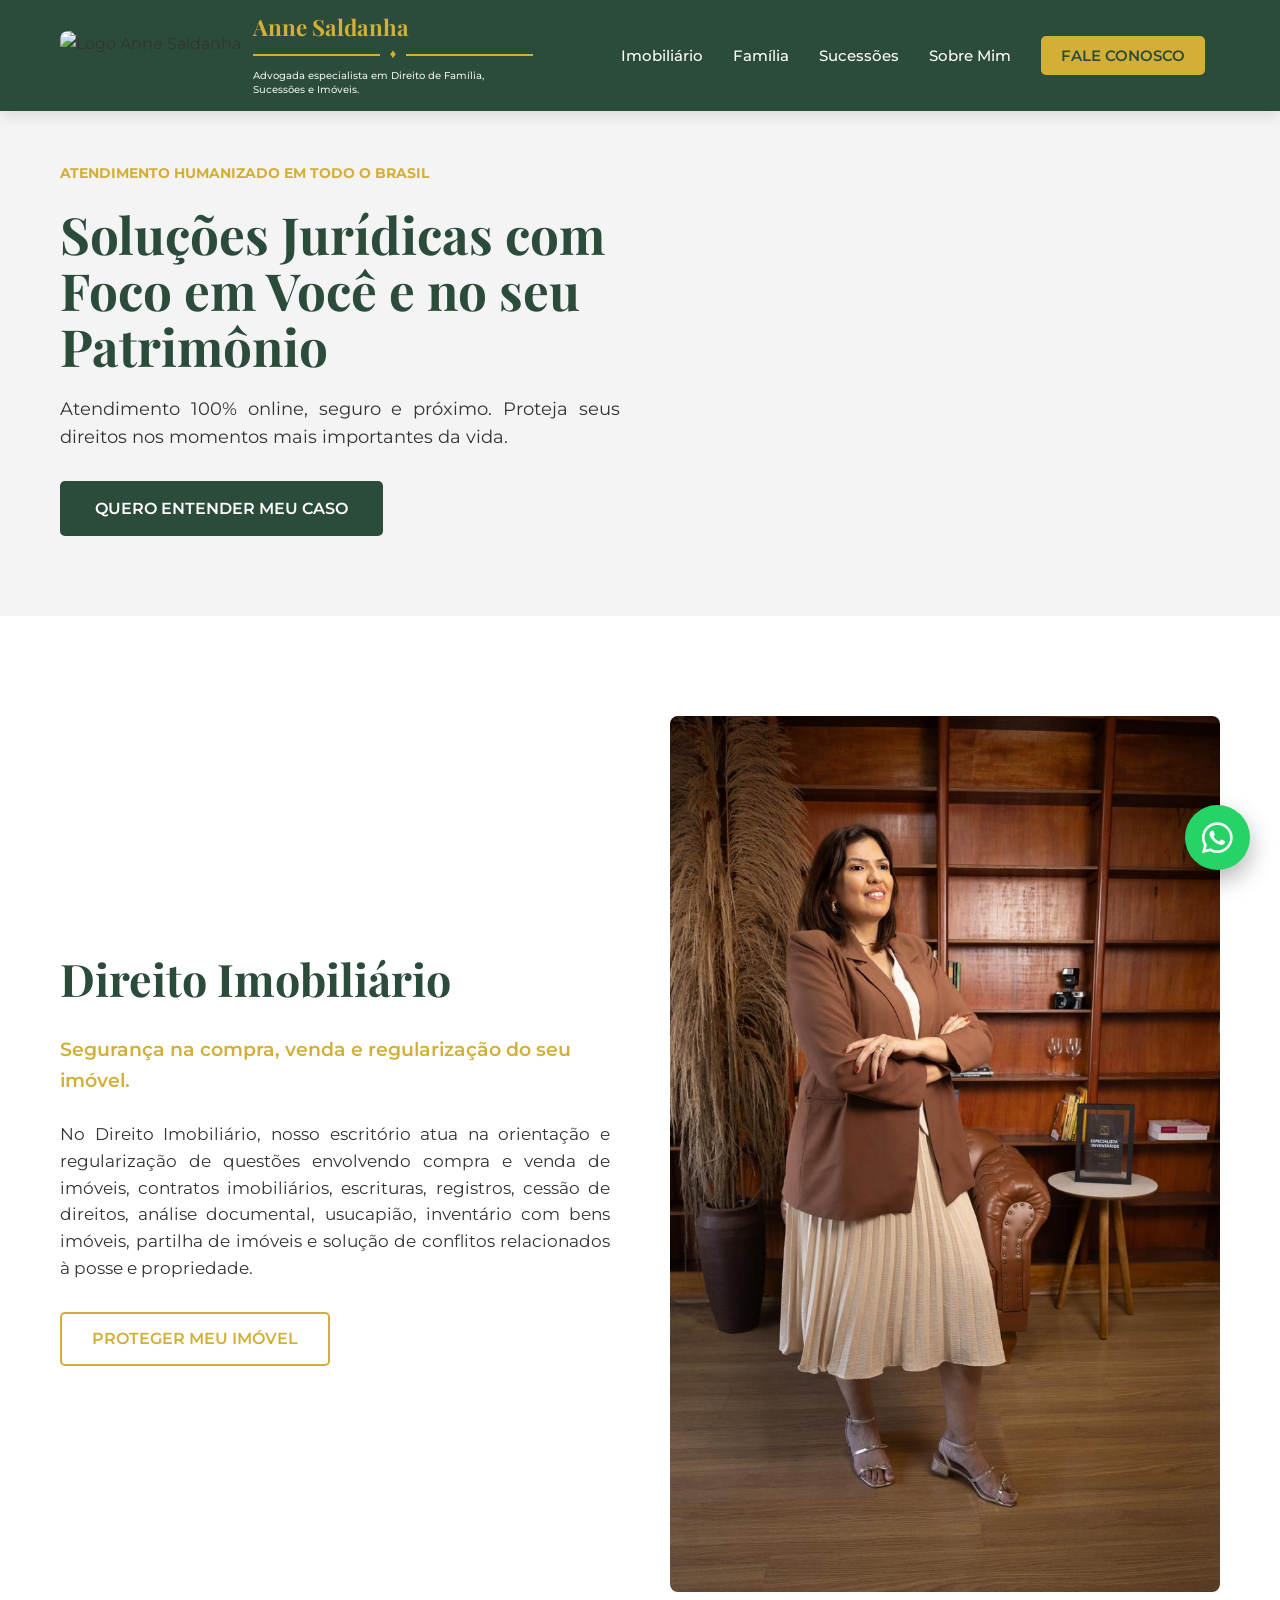
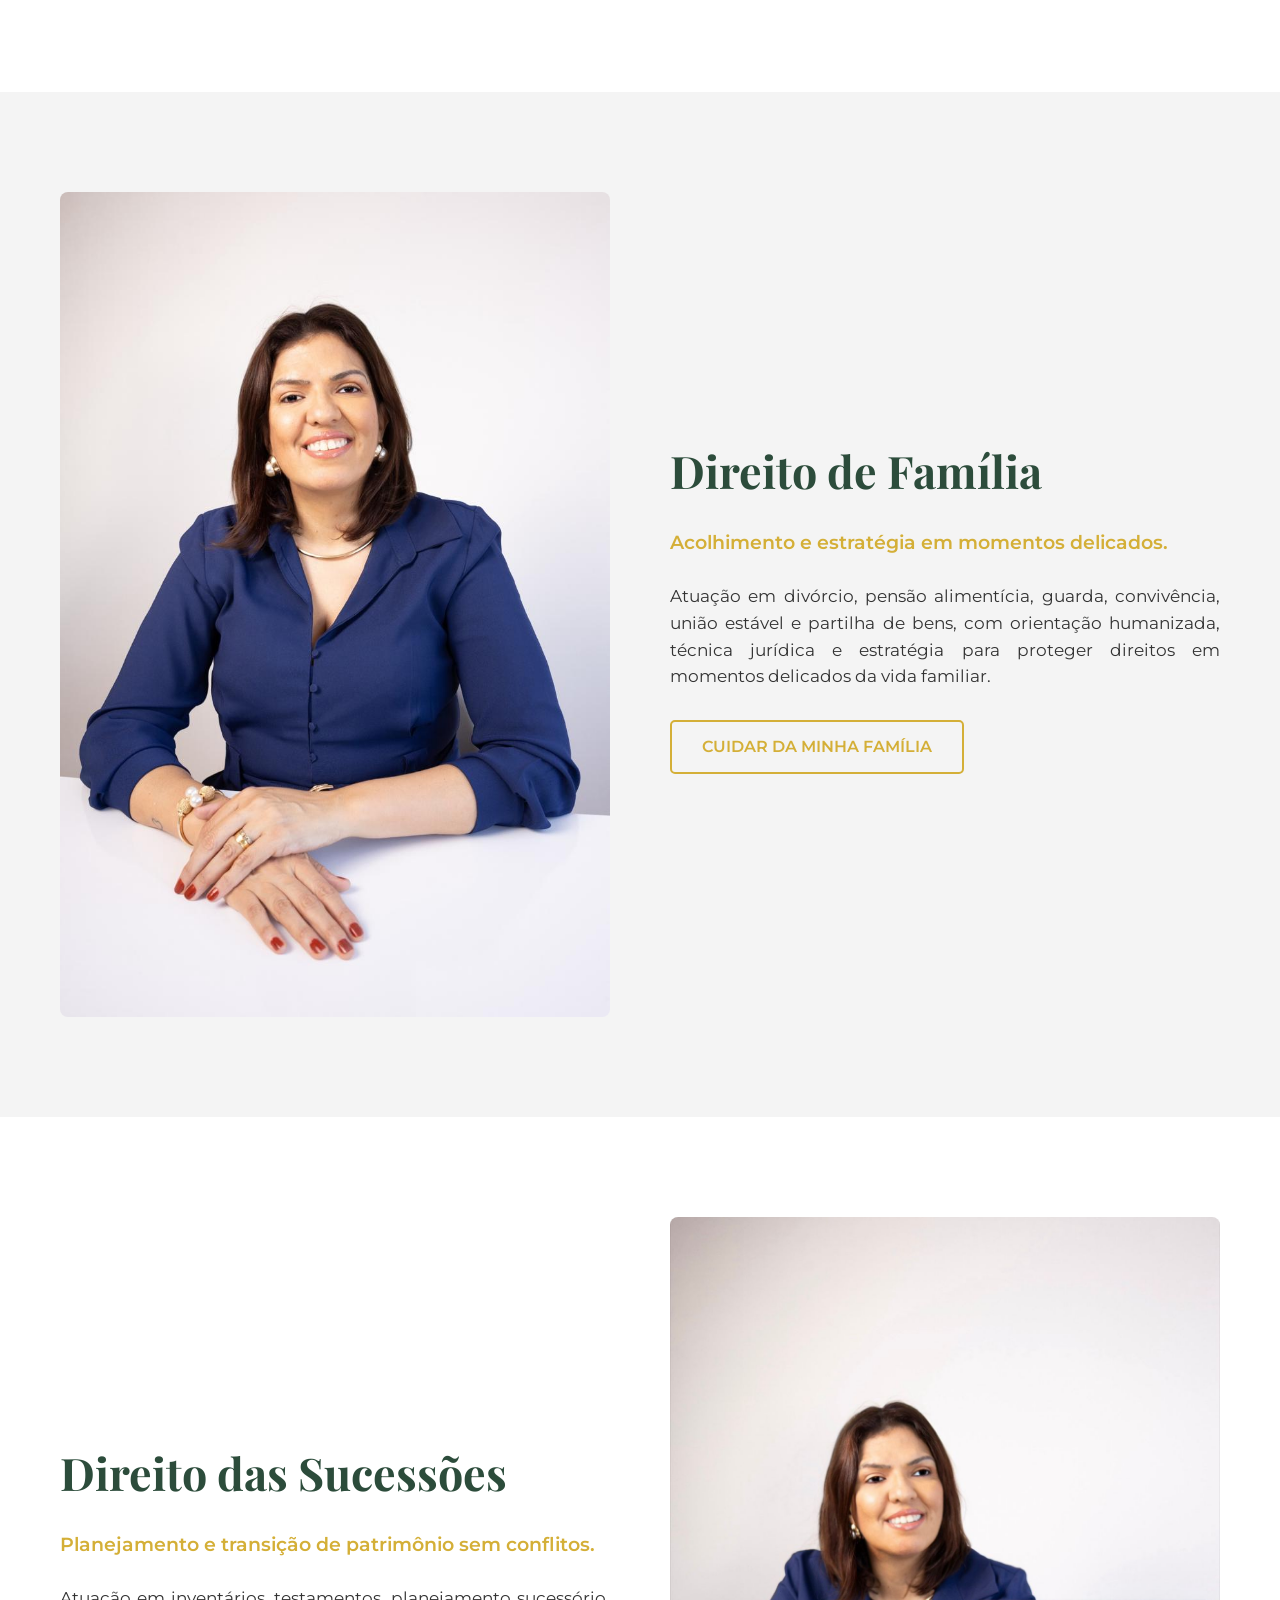
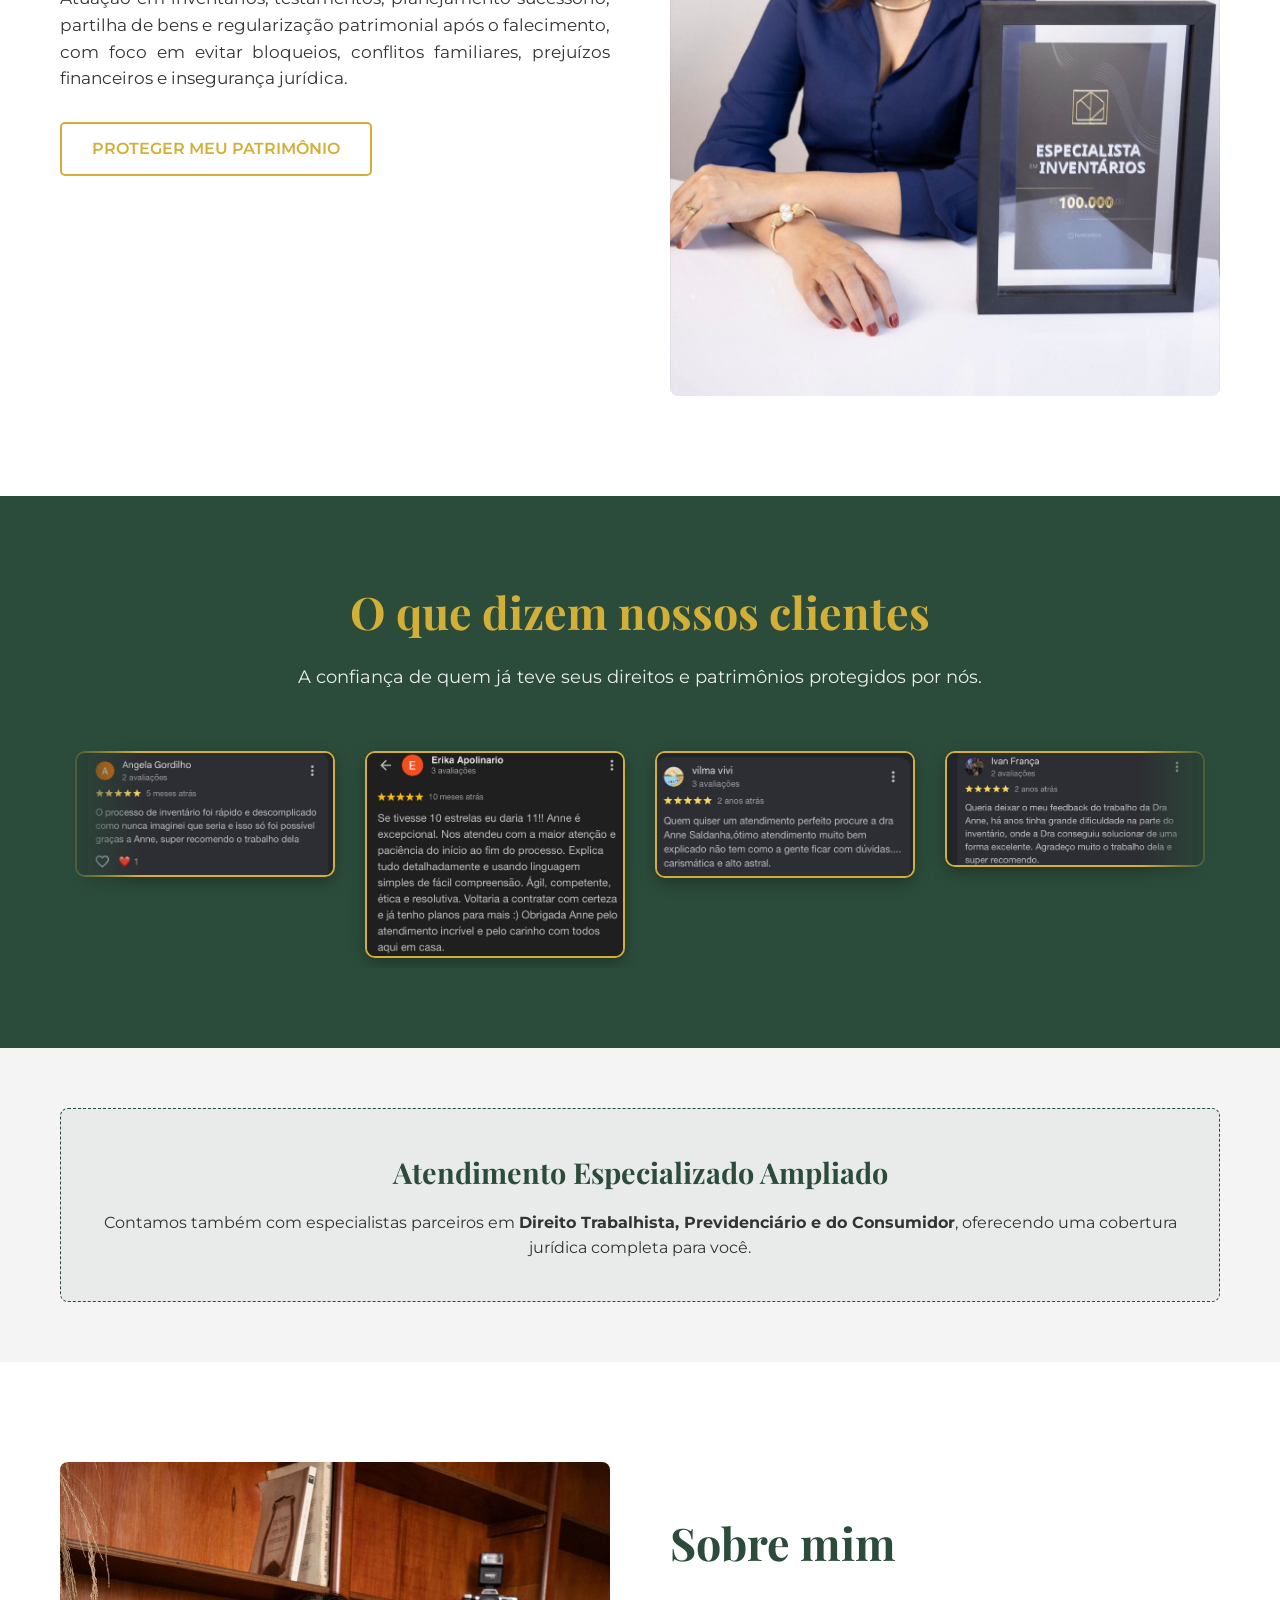
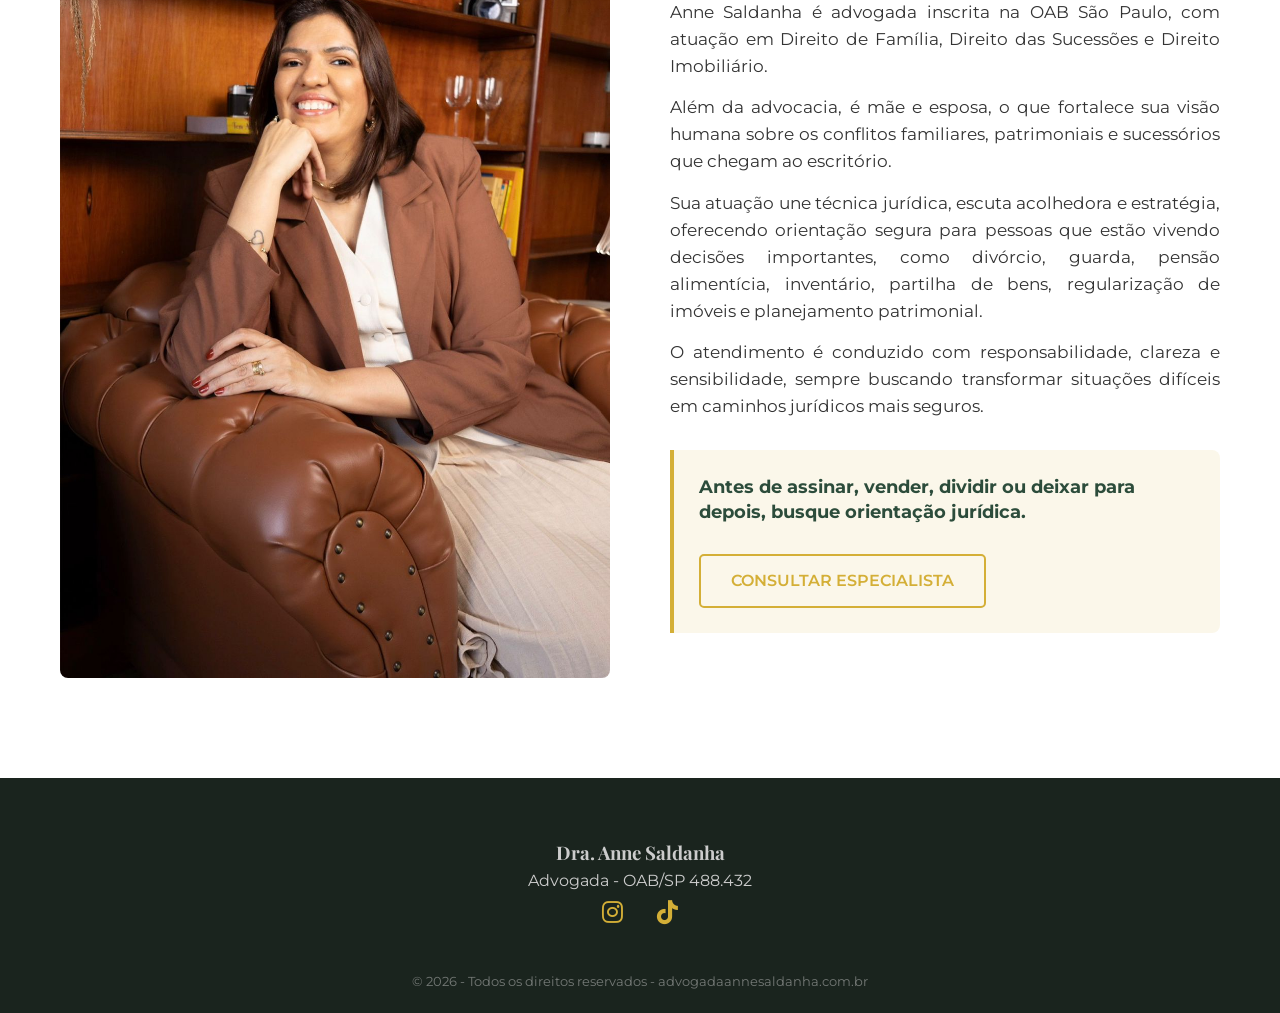
==== commit 1c5d6973: "2.0" ====
--- a/index.html
+++ b/index.html
@@ -14,9 +14,16 @@
     <header id="header">
         <nav class="navbar container">
             <div class="logo">
-                <img src="img/Logo.png" alt="Logo Anne Saldanha">
+                <img src="img/logo.png" alt="Logo Anne Saldanha">
                 <div class="logo-text-container">
                     <span class="logo-title">Anne Saldanha</span>
+                    
+                    <div class="logo-special-separator">
+                        <span class="sep-line"></span>
+                        <span class="sep-diamond">♦</span>
+                        <span class="sep-line"></span>
+                    </div>
+                    
                     <span class="logo-subtitle">Advogada especialista em Direito de Família, Sucessões e Imóveis.</span>
                 </div>
             </div>
@@ -30,7 +37,7 @@
                 <li><a href="#familia">Família</a></li>
                 <li><a href="#sucessoes">Sucessões</a></li>
                 <li><a href="#sobre">Sobre Mim</a></li>
-                <li><a href="whatsapp.html" class="btn-nav">Falar com a Dra.</a></li>
+                <li><a href="whatsapp.html" class="btn-nav">FALE CONOSCO</a></li>
             </ul>
         </nav>
     </header>
@@ -45,8 +52,6 @@
             </div>
         </div>
     </section>
-
-
 
     <section id="imobiliario" class="area-section bg-branco">
         <div class="container area-grid inverte-mobile">
@@ -65,7 +70,7 @@
     <section id="familia" class="area-section bg-gelo">
         <div class="container area-grid">
             <div class="area-img">
-                <img src="img/foto6.jpeg" alt="Direito de Família">
+                <img src="img/Foto 3.jpeg" alt="Direito de Família">
             </div>
             <div class="area-text">
                 <h2>Direito de Família</h2>
@@ -125,7 +130,7 @@
     <section id="sobre" class="sobre bg-branco">
         <div class="container area-grid">
             <div class="area-img">
-                <img src="img/foto5.jpeg" alt="Anne Saldanha - Advogada">
+                <img src="img/foto6.jpeg" alt="Anne Saldanha - Advogada">
             </div>
             <div class="area-text">
                 <h2>Sobre mim</h2>
@@ -161,6 +166,14 @@
     </a>
     <button id="backToTop" class="btn-up"><i class="fa-solid fa-arrow-up"></i></button>
 
+    <div id="notificacao-fale" class="floating-notif">
+        <div class="badge-notif">1</div>
+        <i class="fa-brands fa-whatsapp ico-notif"></i>
+        <span>Estamos online. Fale conosco!</span>
+        <a href="whatsapp.html" class="btn-notif">INICIAR CONVERSA</a>
+        <button id="close-notif">×</button>
+    </div>
+
     <script src="script.js"></script>
 </body>
-</html>
+</html>
--- a/style.css
+++ b/style.css
@@ -5,6 +5,8 @@
     --branco: #ffffff;
     --gelo: #f4f4f4;
     --texto: #333;
+    /* Adicionando cor clara de contraste para subtítulos */
+    --texto-claro: #eaeaea; 
 }
 
 * { margin: 0; padding: 0; box-sizing: border-box; }
@@ -16,10 +18,9 @@
 .bg-gelo { background-color: var(--gelo); }
 .bg-verde { background-color: var(--verde); }
 .text-center { text-align: center; }
-/* TEXTO JUSTIFICADO APLICADO GLOBALMENTE NAS SEÇÕES DE TEXTO */
 .text-justify { text-align: justify; }
 
-/* --- NAVBAR E LOGO ATUALIZADA --- */
+/* --- NAVBAR E LOGO ATUALIZADA (COM SEPARADOR E COR CLARA) --- */
 #header {
     background: var(--verde);
     padding: 15px 0;
@@ -35,8 +36,38 @@
 .logo img { height: 50px; width: auto; margin: 0; }
 .logo-text-container { display: flex; flex-direction: column; justify-content: center; }
 .logo-title { color: var(--dourado); font-size: 1.4rem; font-weight: 700; white-space: nowrap; line-height: 1.1; }
-/* FRASE NA MESMA COR DOURADA E FONTE AJUSTADA */
-.logo-subtitle { color: var(--dourado); font-size: 0.65rem; font-family: 'Montserrat', sans-serif; font-weight: 500; max-width: 280px; line-height: 1.3; margin-top: 2px; }
+
+/* ESTILO DO SEPARADOR ESPECIAL (LINHAS + LOSANGO) */
+.logo-special-separator {
+    display: flex;
+    align-items: center;
+    justify-content: center;
+    gap: 10px;
+    margin: 5px 0 2px 0; /* Ajuste milimétrico de espaçamento */
+}
+.sep-line {
+    flex-grow: 1; /* Faz a linha ocupar todo o espaço disponível */
+    height: 1.5px;
+    background-color: var(--dourado);
+    width: 100%;
+}
+.sep-diamond {
+    color: var(--dourado);
+    font-size: 0.8rem;
+    position: relative;
+    top: -1px; /* Ajuste visual central */
+}
+
+/* FRASE VOLTADA PARA COR CLARA (A CLIENTE PEDIU) */
+.logo-subtitle { 
+    color: var(--texto-claro); /* Cor clara de contraste */
+    font-size: 0.65rem; 
+    font-family: 'Montserrat', sans-serif; 
+    font-weight: 500; 
+    max-width: 280px; 
+    line-height: 1.3; 
+    margin-top: 2px; 
+}
 
 .nav-menu { display: flex; list-style: none; align-items: center; }
 .nav-menu li a { color: var(--branco); text-decoration: none; margin: 0 15px; font-weight: 500; font-size: 0.95rem; transition: 0.3s; }
@@ -52,12 +83,16 @@
 
     .logo img { height: 40px; }
     .logo-title { font-size: 1.1rem; }
+    .logo-special-separator { max-width: 170px; margin: 3px 0; }
+    .logo-special-separator .sep-diamond { font-size: 0.6rem; }
+    
     .logo-subtitle { 
         display: block !important; 
         font-size: 0.55rem; 
         white-space: normal; 
         max-width: 170px; 
         line-height: 1.2;
+        color: var(--texto-claro); /* Mantém claro no mobile */
     }
 
     .nav-menu { 
@@ -91,15 +126,13 @@
     .hero { padding: 120px 0 60px; text-align: center; }
     .hero-grid { grid-template-columns: 1fr; }
     .hero h1 { font-size: 2.2rem; }
-    .text-justify { text-align: center; } /* No celular hero centralizado fica melhor */
-}
-
-/* --- ESTRUTURA PADRÃO DE ÁREAS E SOBRE MIM --- */
+    .text-justify { text-align: center; } 
+}
+
+/* --- ESTRUTURA PADRÃO DE ÁREAS --- */
 .area-section, .sobre { padding: 100px 0; }
 .area-grid { display: grid; grid-template-columns: 1fr 1fr; gap: 60px; align-items: center; }
 .area-text h2 { font-size: 2.8rem; color: var(--verde); margin-bottom: 20px; }
-
-/* AQUI O TEXTO ESTÁ JUSTIFICADO COMO A CLIENTE PEDIU */
 .area-text p { margin-bottom: 15px; font-size: 1.05rem; text-align: justify; }
 .subtitle { color: var(--dourado); font-weight: 600; margin-bottom: 25px !important; font-size: 1.2rem !important; text-align: left !important;}
 
@@ -121,7 +154,7 @@
 }
 
 /* --- DEPOIMENTOS (CARROSSEL INFINITO) --- */
-.depoimentos { padding: 80px 0; }
+.depoimentos { padding: 80px 0; overflow: hidden;}
 .section-title { font-size: 2.8rem; margin-bottom: 15px; }
 .text-gold { color: var(--dourado); }
 .subtitle-branco { color: var(--branco); margin-bottom: 50px; font-size: 1.1rem; opacity: 0.9; }
@@ -182,4 +215,101 @@
 .pulse { animation: pulse-animation 2s infinite; }
 @keyframes pulse-animation { 0% { box-shadow: 0 0 0 0px rgba(37, 211, 102, 0.7); } 100% { box-shadow: 0 0 0 20px rgba(37, 211, 102, 0); } }
 .btn-up { position: fixed; bottom: 110px; right: 35px; background: var(--dourado); color: var(--verde); border: none; width: 50px; height: 50px; border-radius: 50%; cursor: pointer; display: none; z-index: 999; transition: 0.3s; box-shadow: 0 4px 10px rgba(0,0,0,0.2); }
-.btn-up:hover { background: var(--verde); color: var(--dourado); }+.btn-up:hover { background: var(--verde); color: var(--dourado); }
+
+/* --- NOVA NOTIFICAÇÃO FLUTUANTE (FALE CONOSCO) (NOVO CSS) --- */
+.floating-notif {
+    position: fixed;
+    bottom: -200px; /* Começa escondida para fora da tela */
+    right: 30px;
+    background-color: #ffffff;
+    border: 2px solid #25d366; /* Borda do WhatsApp */
+    border-radius: 12px;
+    padding: 25px;
+    width: 320px;
+    box-shadow: 0 10px 30px rgba(0,0,0,0.2);
+    z-index: 1002;
+    display: flex;
+    flex-direction: column;
+    align-items: center;
+    text-align: center;
+    transition: 0.6s ease-out; /* Animação de subida */
+    opacity: 0;
+}
+
+/* Classe que o JavaScript vai ativar para mostrar a notificação */
+.floating-notif.show {
+    bottom: 30px; /* Sobe para a posição final */
+    opacity: 1;
+}
+
+/* Ajuste para não brigar com o WhatsApp flutuante original */
+@media (min-width: 901px) {
+    .floating-notif.show {
+        bottom: 30px;
+        right: 120px; /* Fica à esquerda do botão de Whats original */
+    }
+}
+
+@media (max-width: 900px) {
+    .floating-notif {
+        width: calc(100% - 60px); /* Ocupa quase toda a largura no mobile */
+        right: 30px;
+        padding: 15px;
+    }
+}
+
+/* O Badge "1" de pendente */
+.badge-notif {
+    position: absolute;
+    top: -15px;
+    left: -15px;
+    background-color: #ff3b30; /* Vermelho padrão de notificação */
+    color: #ffffff;
+    width: 30px;
+    height: 30px;
+    border-radius: 50%;
+    font-weight: 700;
+    display: flex;
+    justify-content: center;
+    align-items: center;
+    font-size: 1rem;
+    box-shadow: 0 2px 5px rgba(0,0,0,0.2);
+}
+
+.ico-notif {
+    font-size: 3rem;
+    color: #25d366;
+    margin-bottom: 15px;
+}
+
+.floating-notif span {
+    font-size: 1.05rem;
+    color: var(--verde);
+    font-weight: 600;
+    margin-bottom: 15px;
+}
+
+.btn-notif {
+    background-color: #25d366;
+    color: #ffffff;
+    padding: 12px 30px;
+    border-radius: 8px;
+    text-decoration: none;
+    font-weight: 700;
+    width: 100%;
+    transition: 0.3s;
+}
+.btn-notif:hover { background-color: #128c7e; }
+
+#close-notif {
+    position: absolute;
+    top: 10px;
+    right: 15px;
+    background: none;
+    border: none;
+    color: #aaa;
+    font-size: 1.5rem;
+    cursor: pointer;
+}
+#close-notif:hover { color: #555; }
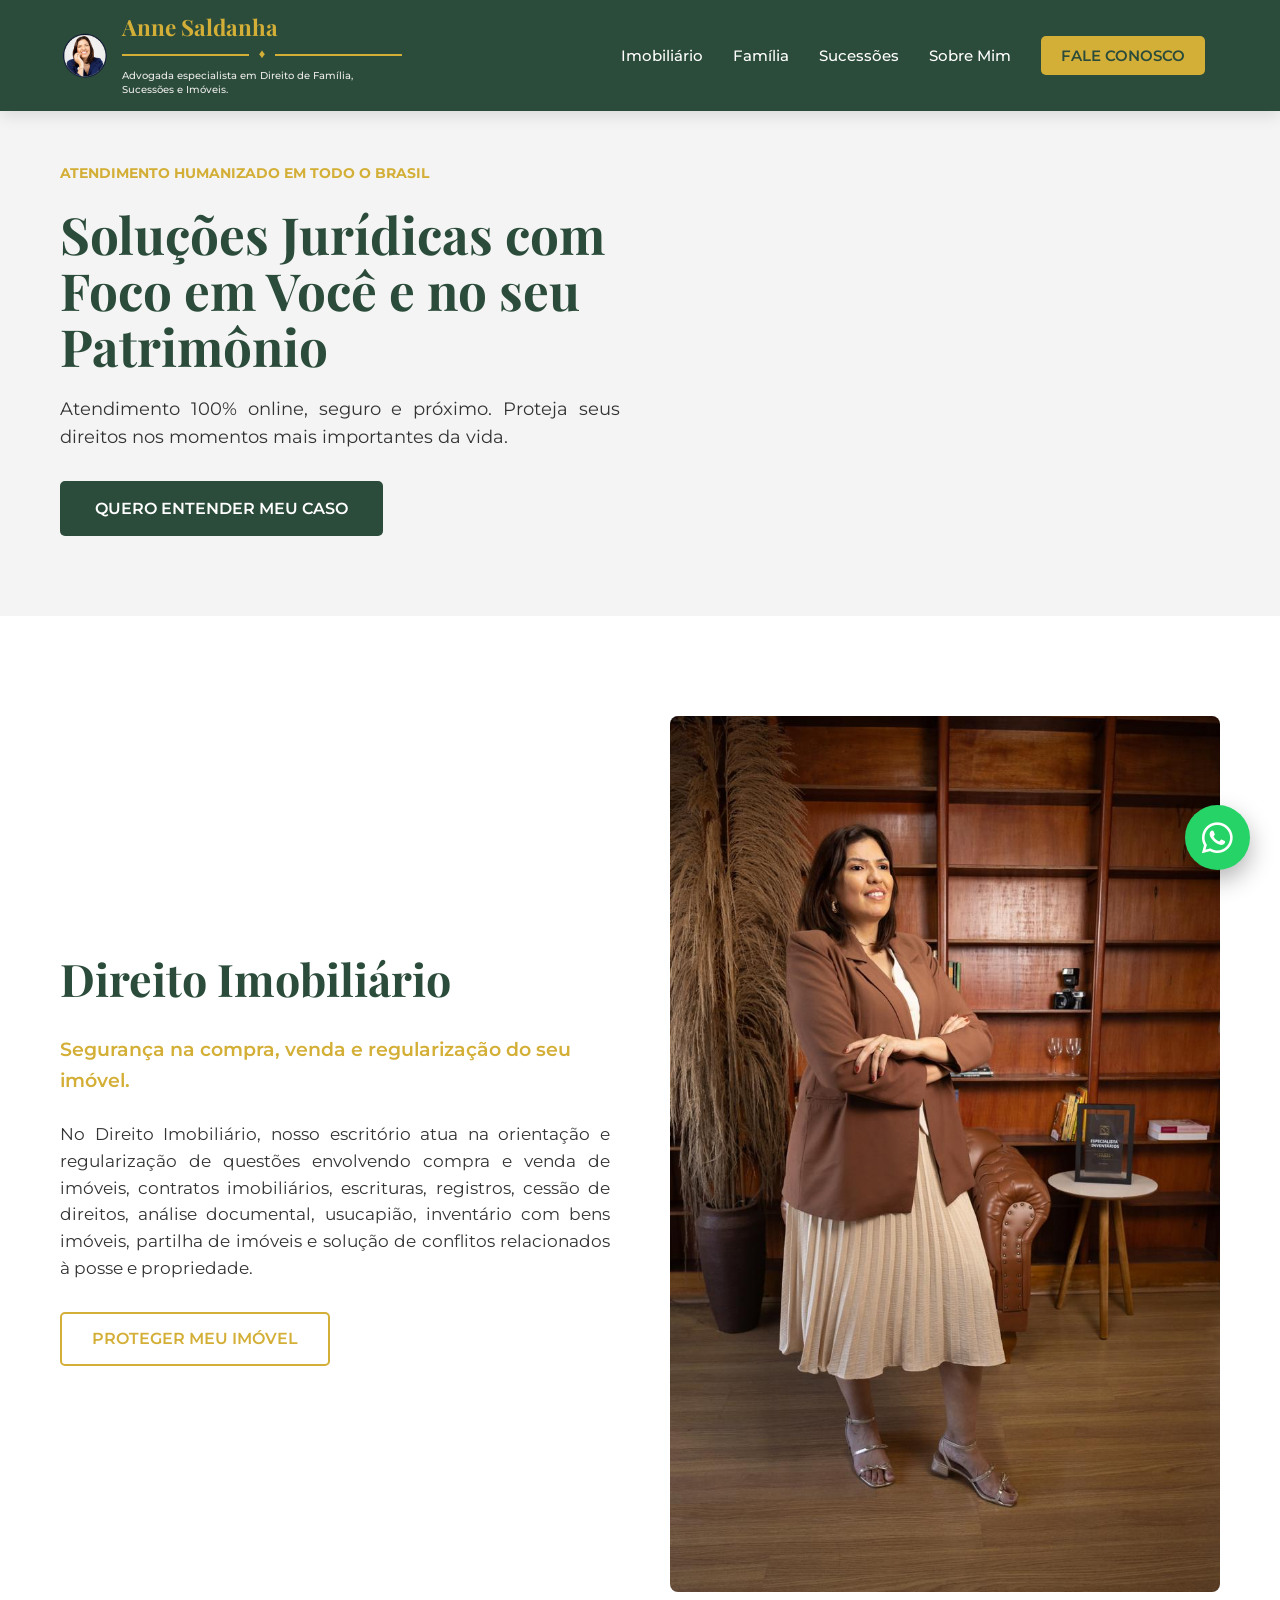
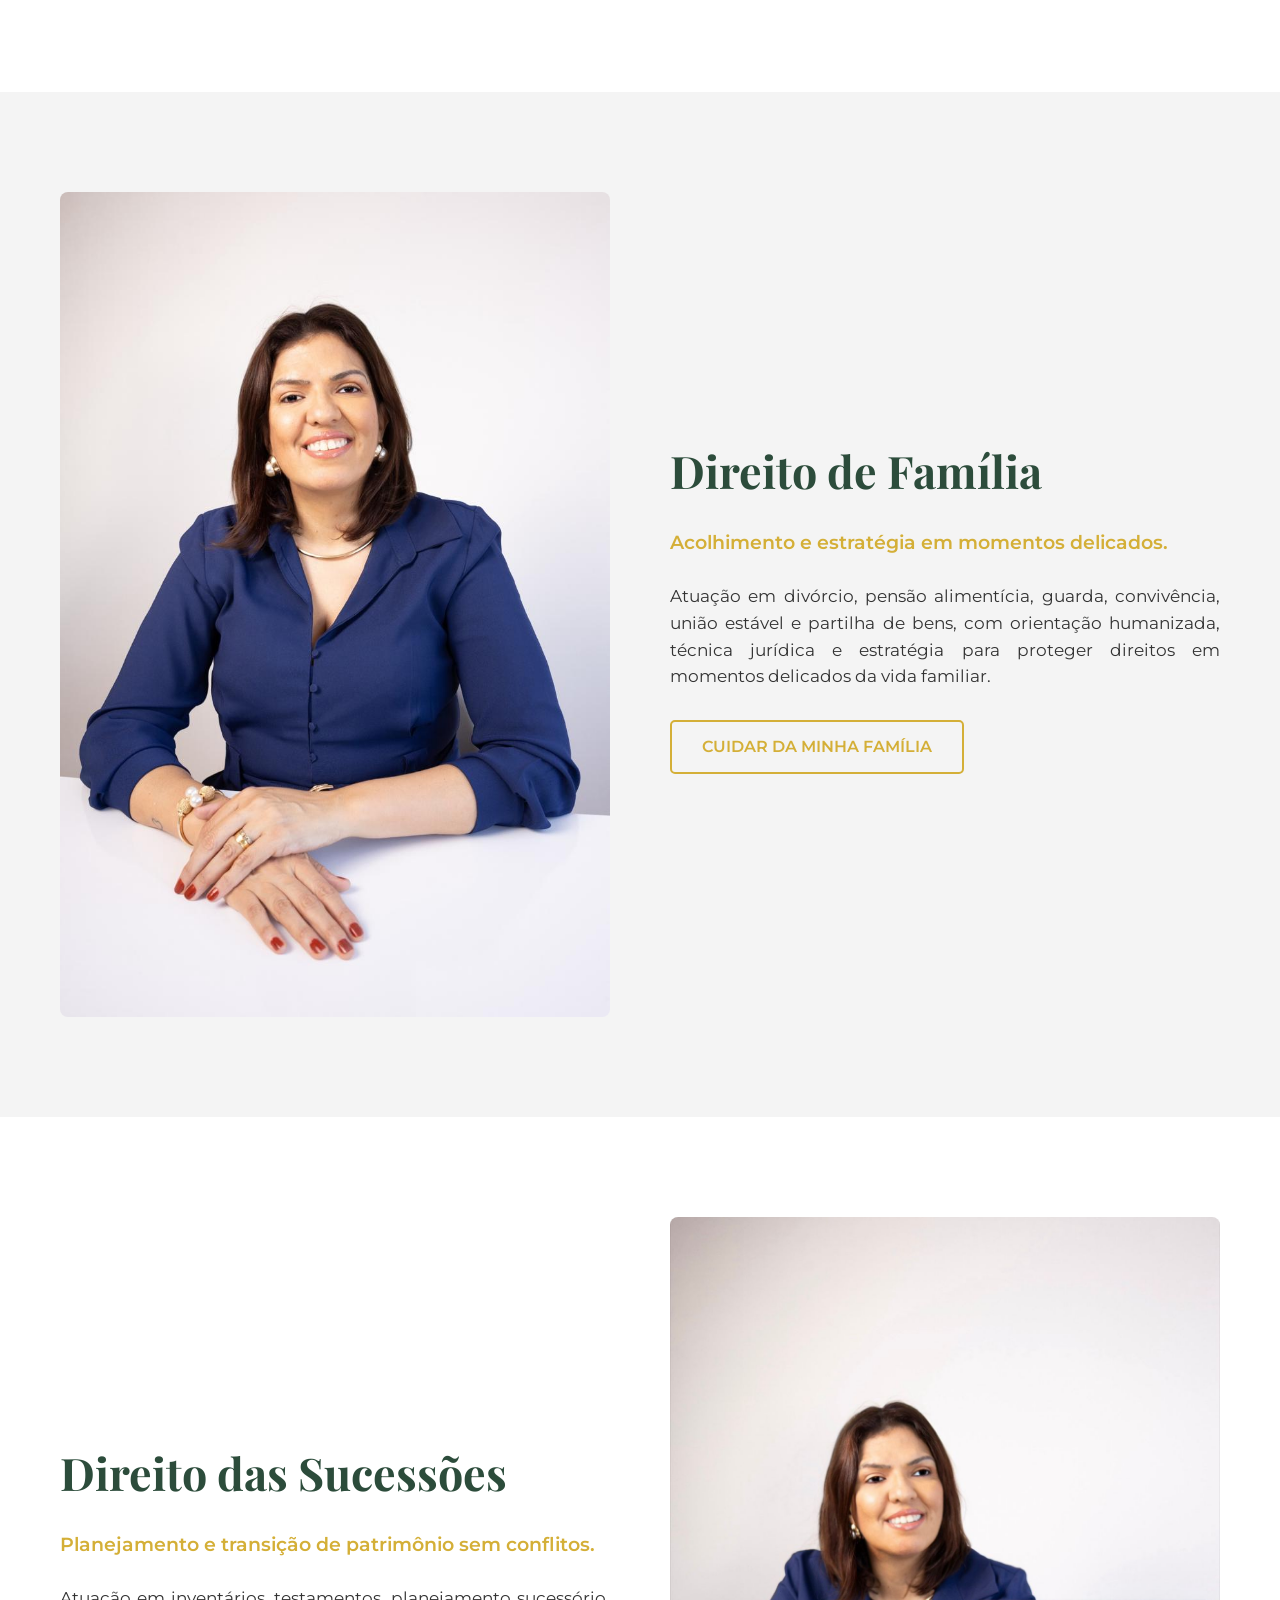
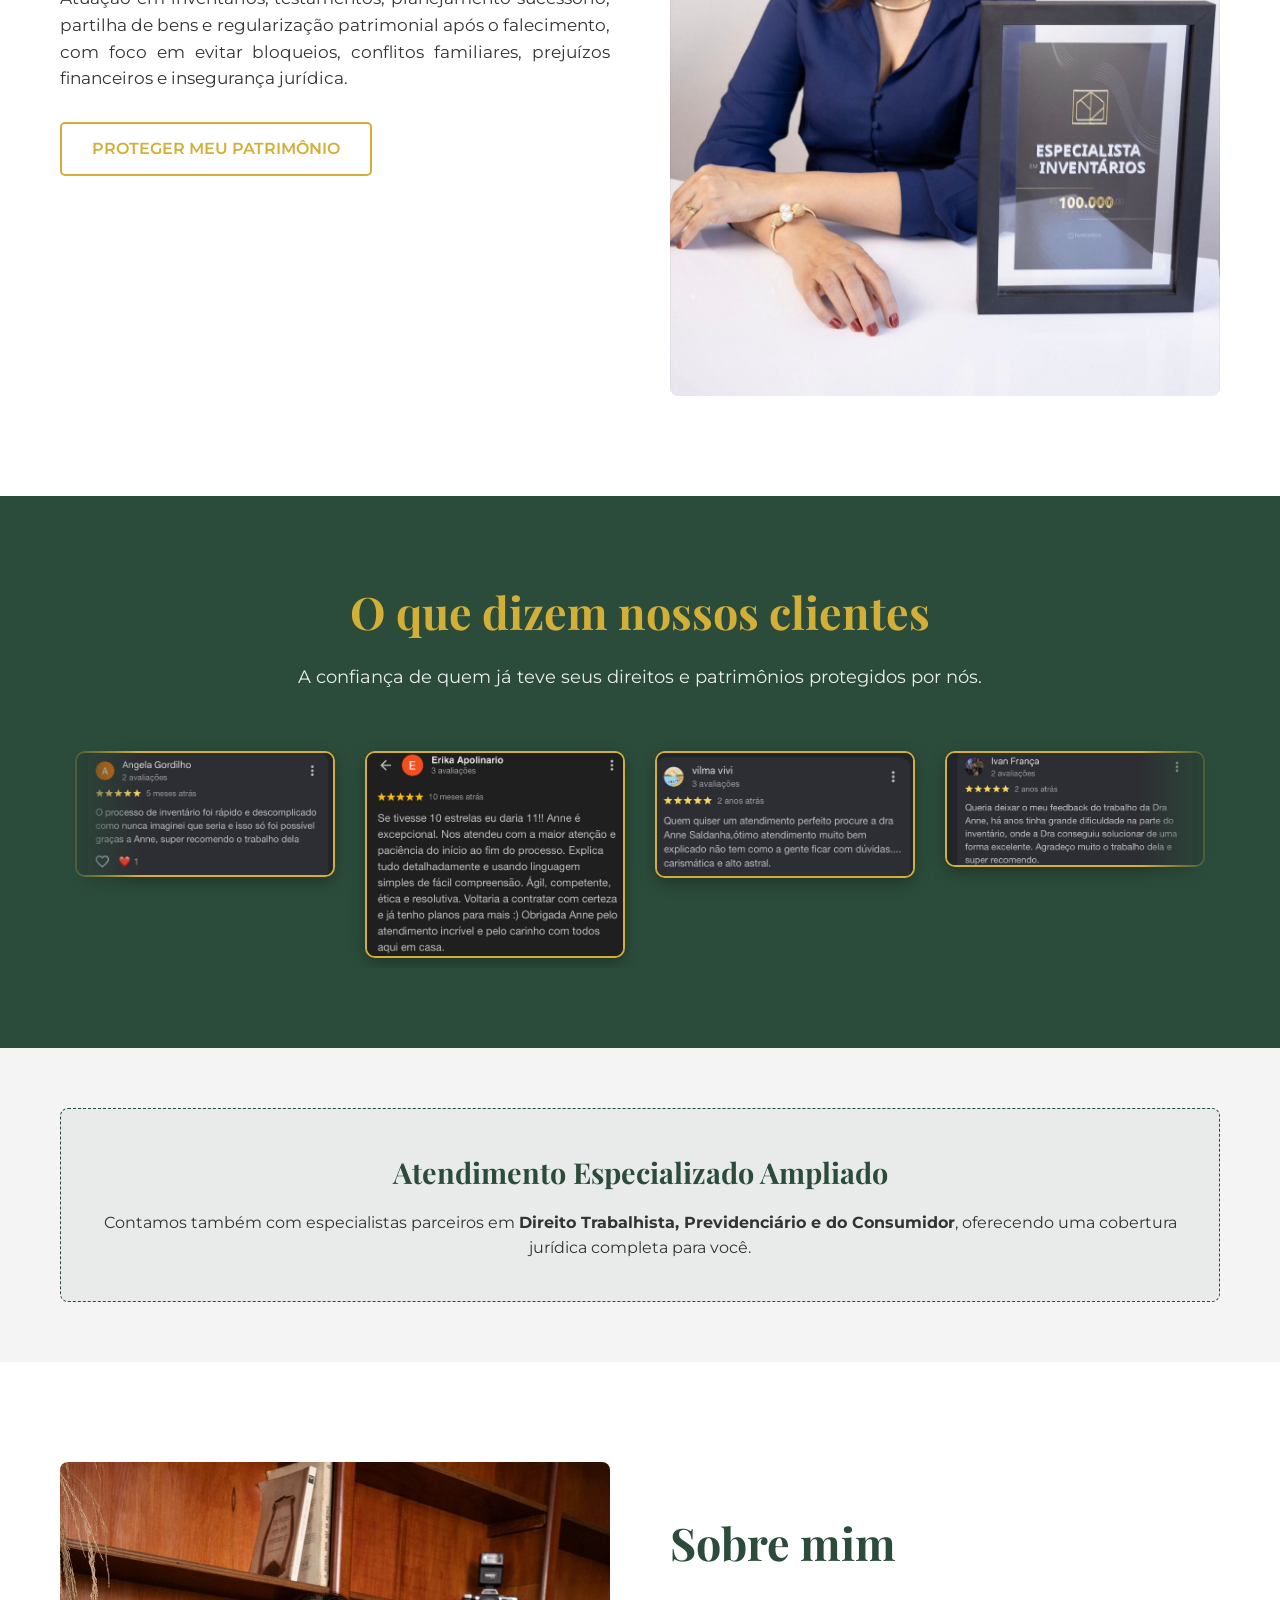
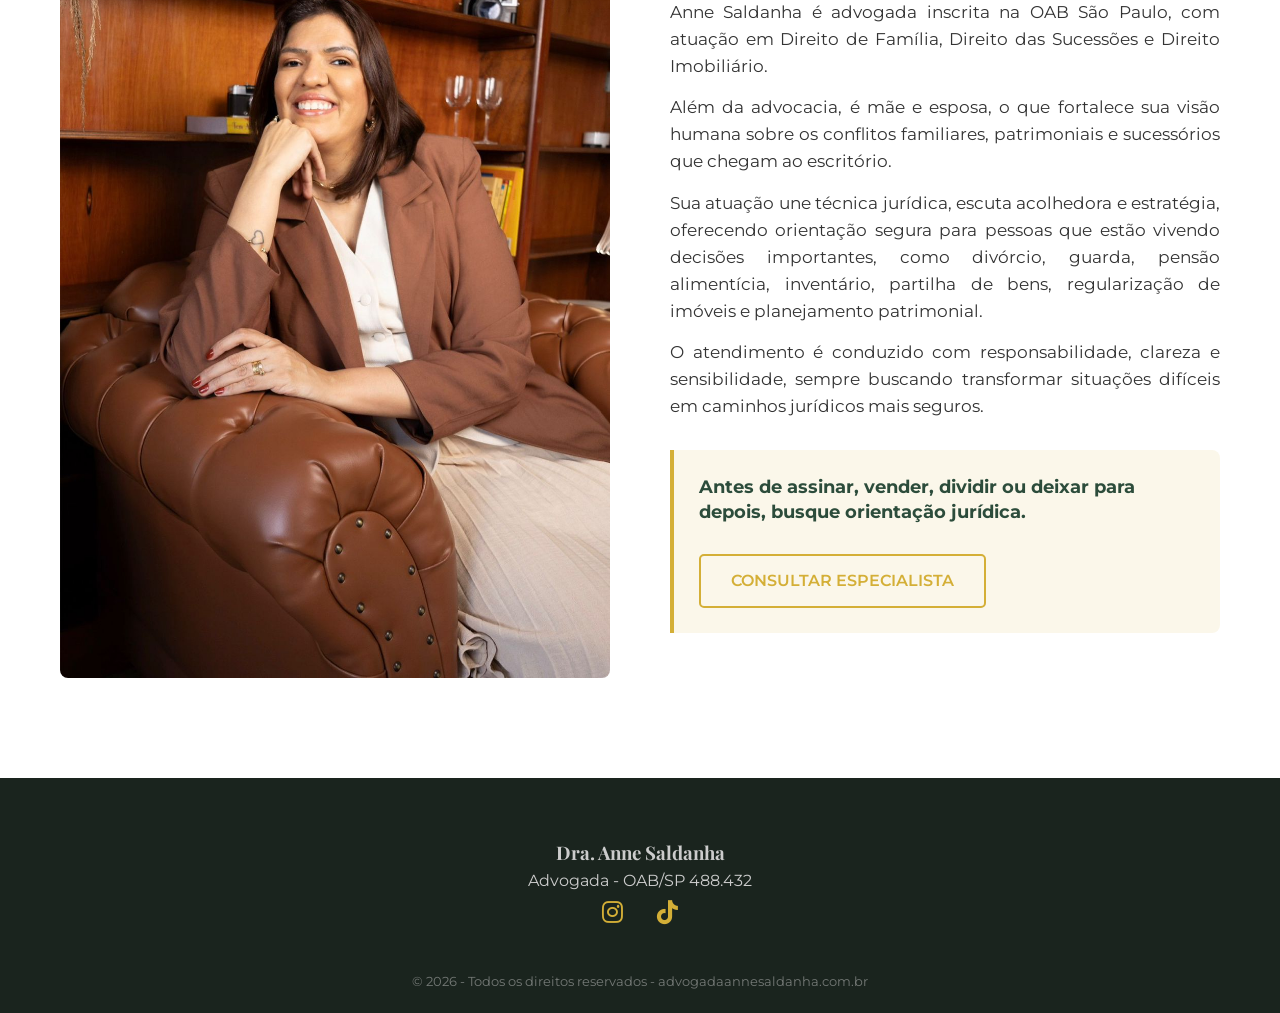
==== commit 51dbc6f0: "1" ====
--- a/index.html
+++ b/index.html
@@ -14,7 +14,7 @@
     <header id="header">
         <nav class="navbar container">
             <div class="logo">
-                <img src="img/logo.png" alt="Logo Anne Saldanha">
+                <img src="img/Logo.png" alt="Logo Anne Saldanha">
                 <div class="logo-text-container">
                     <span class="logo-title">Anne Saldanha</span>
                     
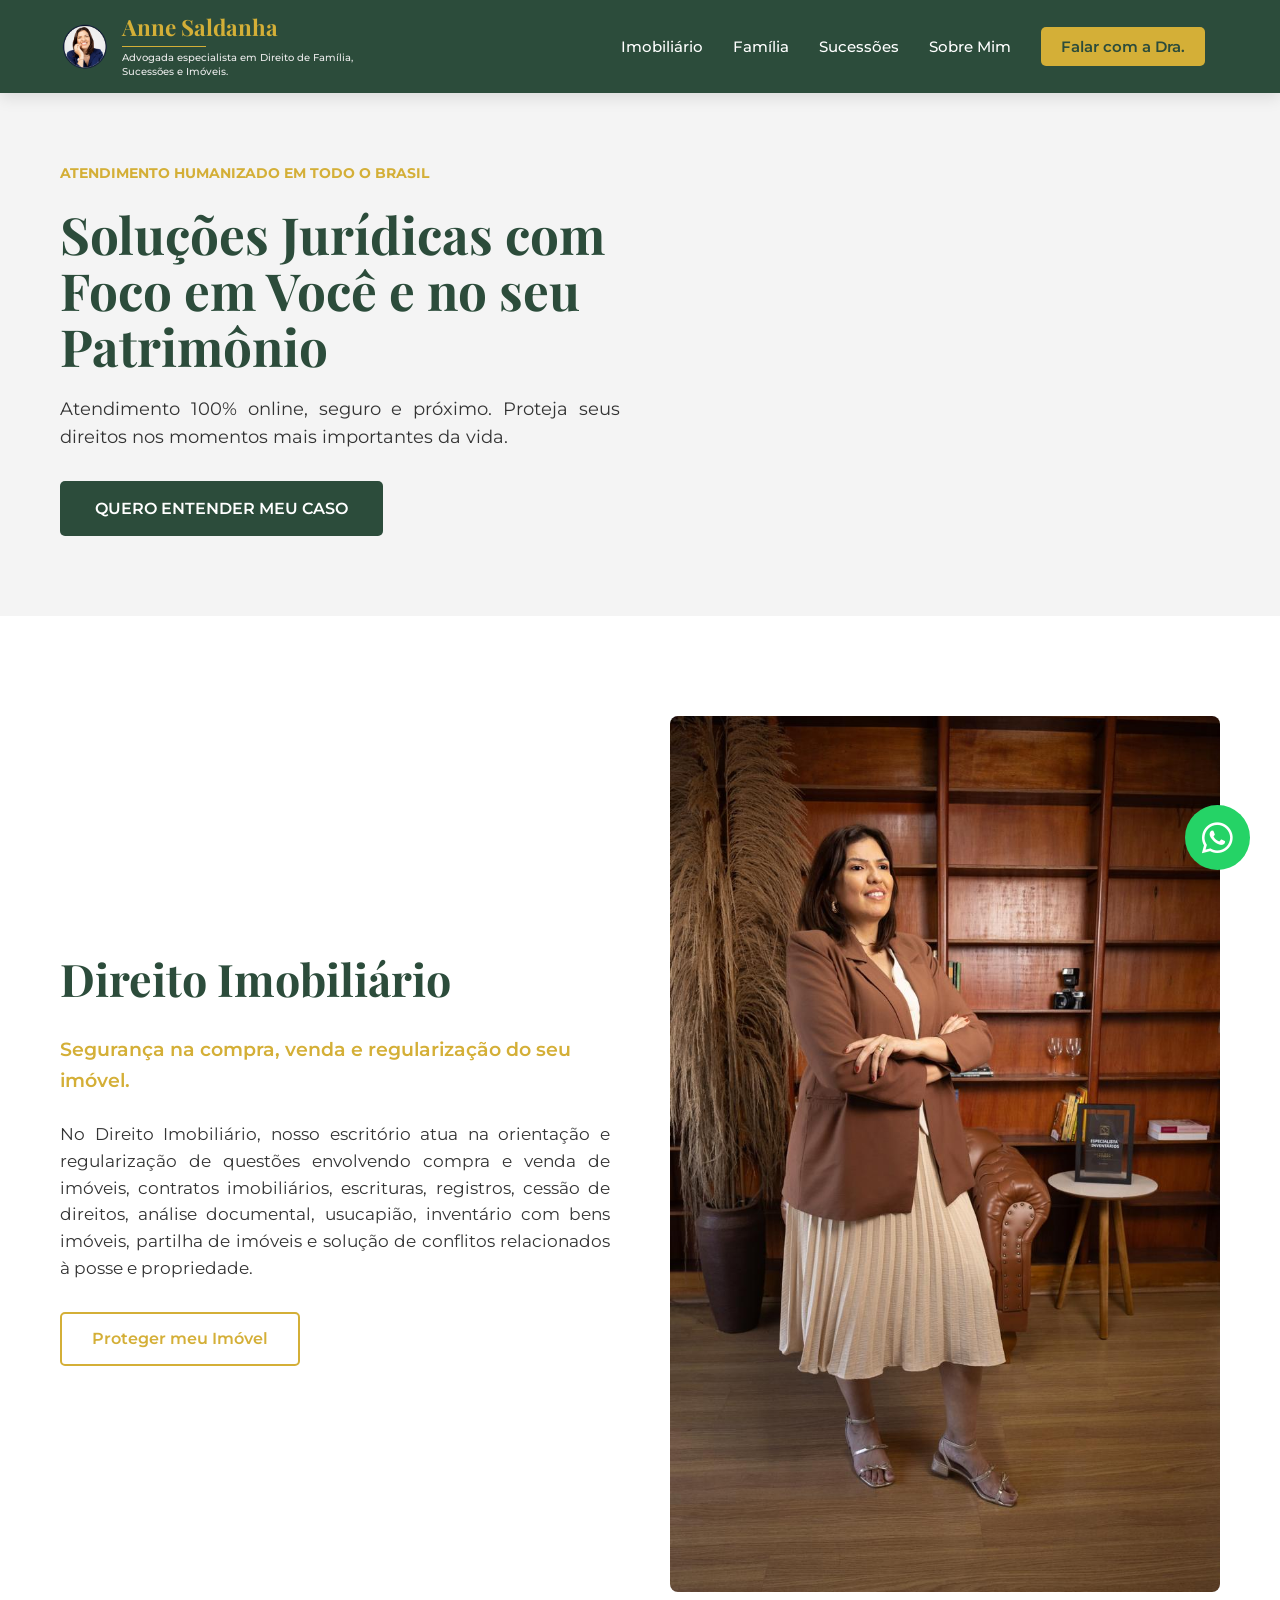
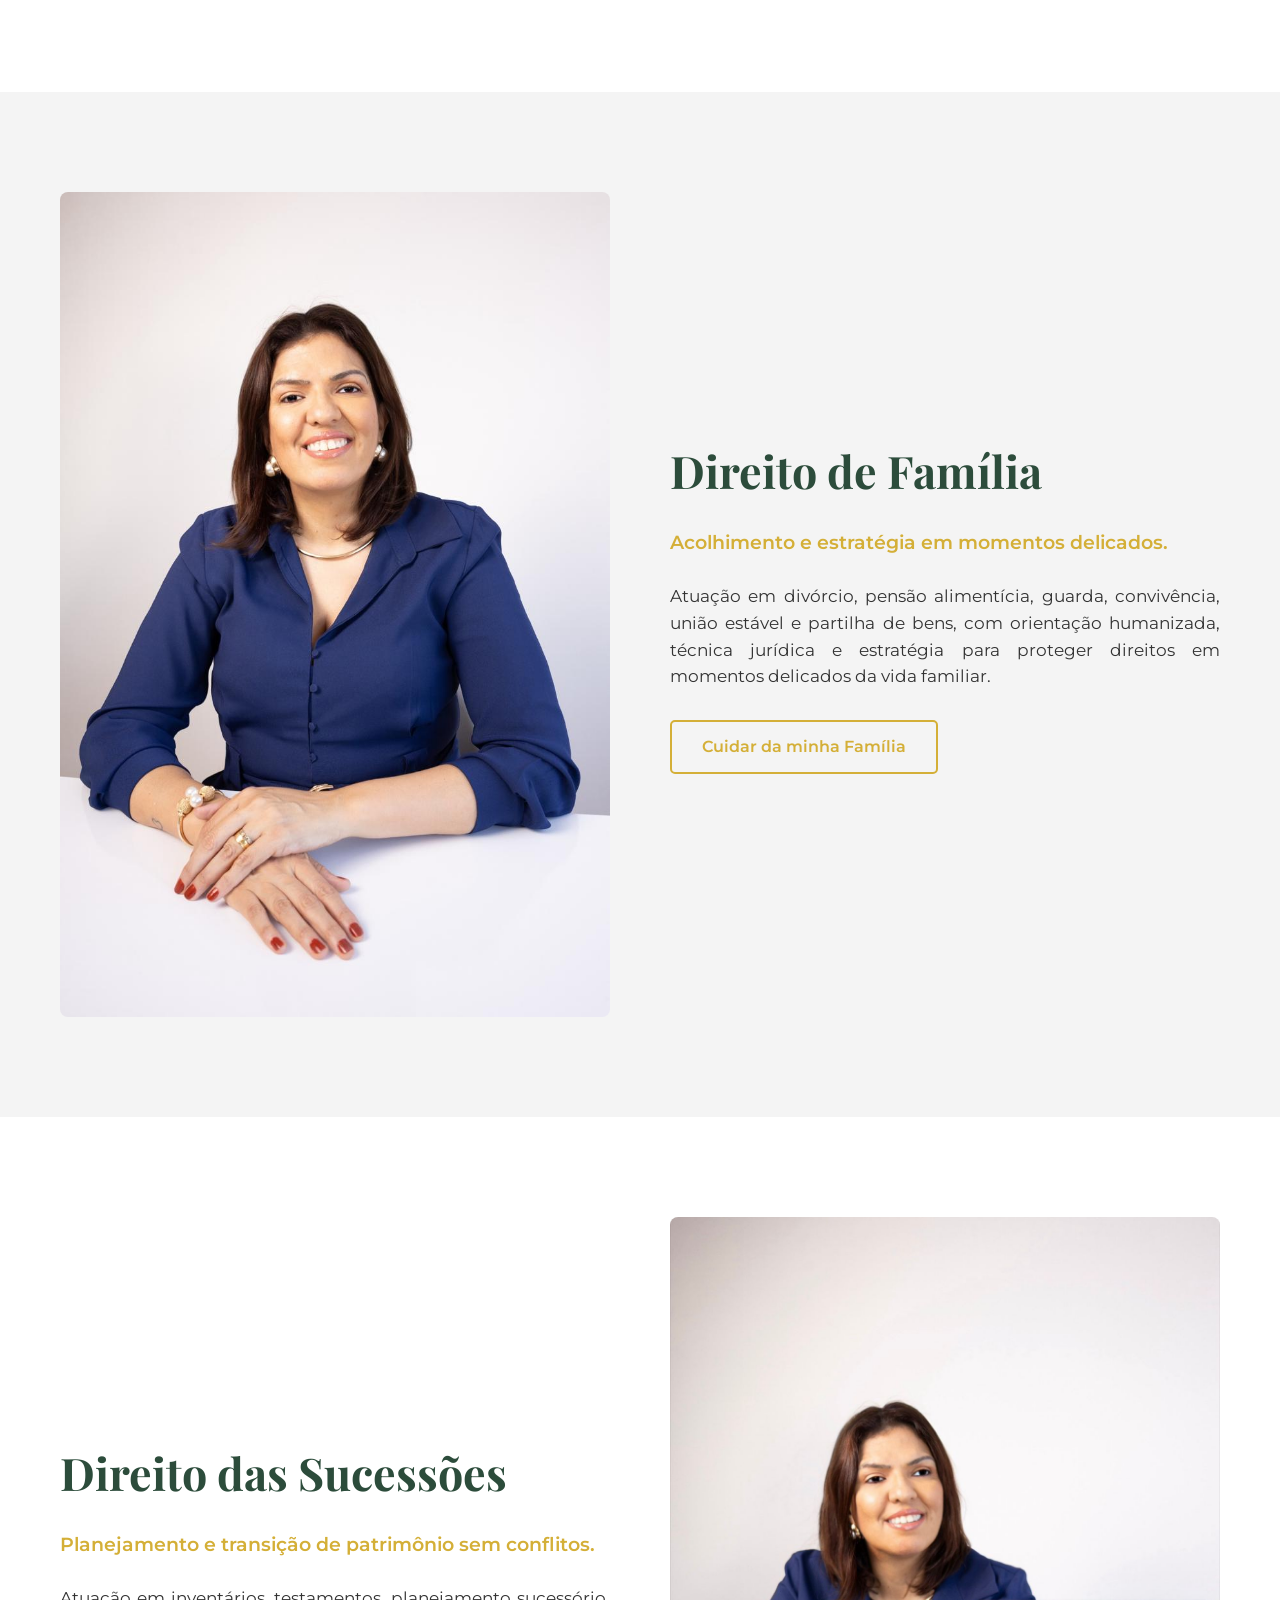
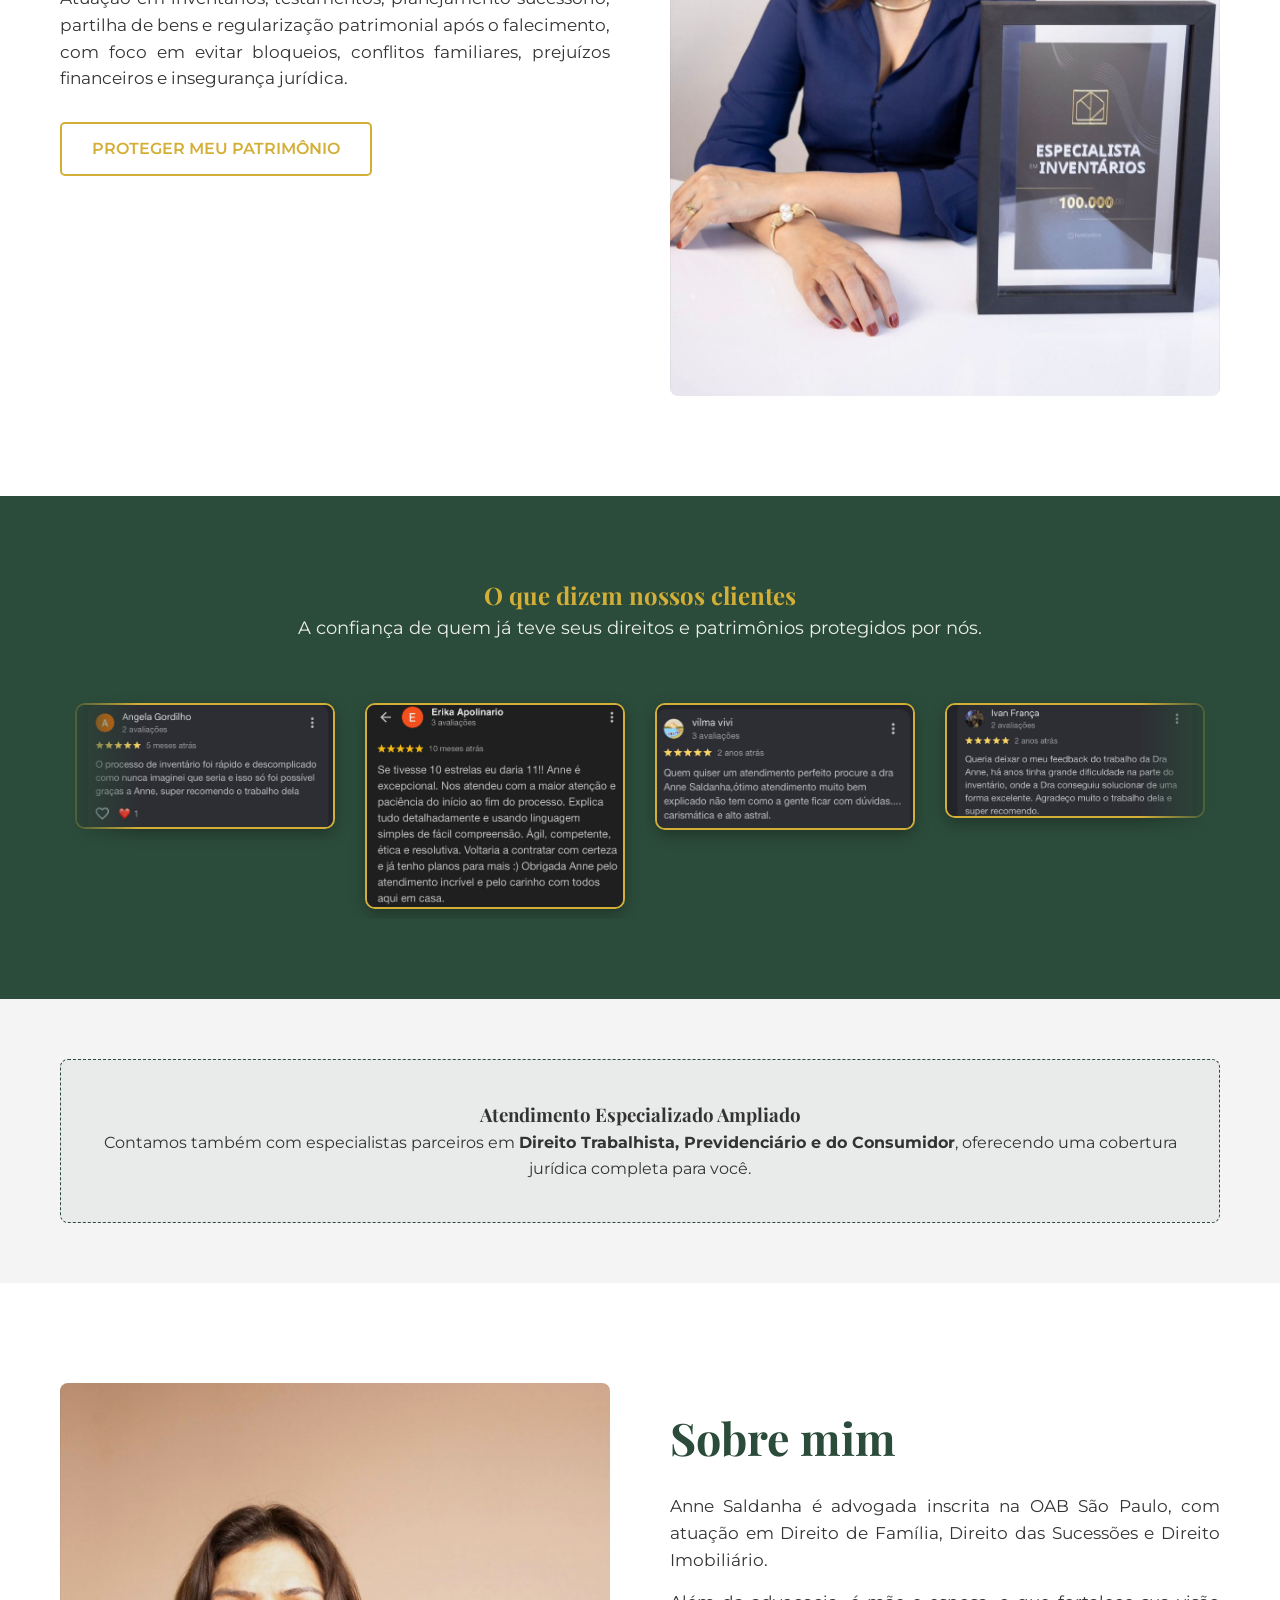
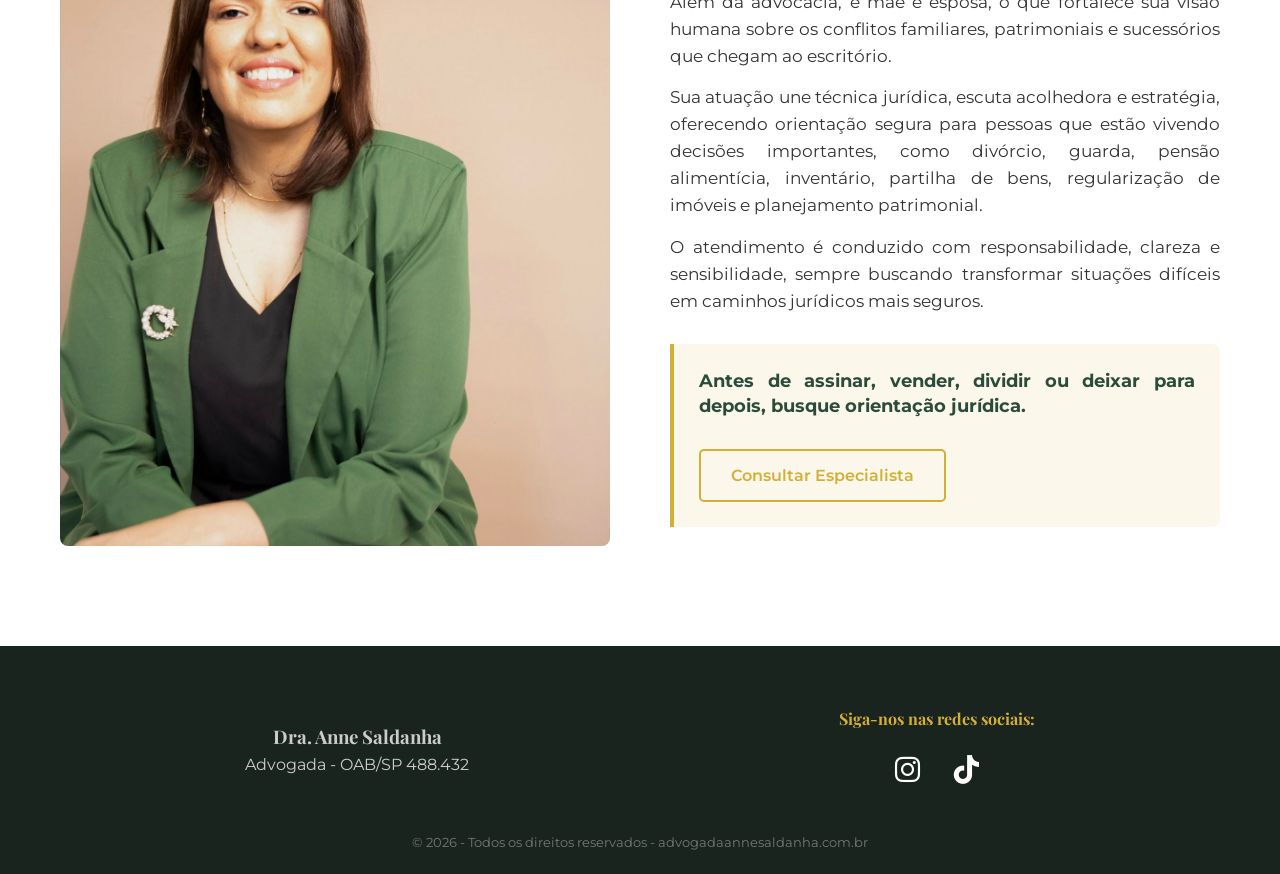
==== commit 88db8eca: "Modificações 07/05/2026 - 19h07" ====
--- a/index.html
+++ b/index.html
@@ -18,11 +18,7 @@
                 <div class="logo-text-container">
                     <span class="logo-title">Anne Saldanha</span>
                     
-                    <div class="logo-special-separator">
-                        <span class="sep-line"></span>
-                        <span class="sep-diamond">♦</span>
-                        <span class="sep-line"></span>
-                    </div>
+                    <div class="logo-simple-line"></div>
                     
                     <span class="logo-subtitle">Advogada especialista em Direito de Família, Sucessões e Imóveis.</span>
                 </div>
@@ -37,7 +33,7 @@
                 <li><a href="#familia">Família</a></li>
                 <li><a href="#sucessoes">Sucessões</a></li>
                 <li><a href="#sobre">Sobre Mim</a></li>
-                <li><a href="whatsapp.html" class="btn-nav">FALE CONOSCO</a></li>
+                <li><a href="whatsapp.html" class="btn-nav">Falar com a Dra.</a></li>
             </ul>
         </nav>
     </header>
@@ -49,7 +45,7 @@
                 <h1>Soluções Jurídicas com Foco em Você e no seu Patrimônio</h1>
                 <p class="text-justify">Atendimento 100% online, seguro e próximo. Proteja seus direitos nos momentos mais importantes da vida.</p>
                 <a href="whatsapp.html" class="btn-primary">QUERO ENTENDER MEU CASO</a>
-            </div>
+
         </div>
     </section>
 
@@ -58,8 +54,8 @@
             <div class="area-text">
                 <h2>Direito Imobiliário</h2>
                 <p class="subtitle">Segurança na compra, venda e regularização do seu imóvel.</p>
-                <p>No Direito Imobiliário, nosso escritório atua na orientação e regularização de questões envolvendo compra e venda de imóveis, contratos imobiliários, escrituras, registros, cessão de direitos, análise documental, usucapião, inventário com bens imóveis, partilha de imóveis e solução de conflitos relacionados à posse e propriedade.</p>
-                <a href="whatsapp.html" class="btn-gold">PROTEGER MEU IMÓVEL</a>
+                <p class="text-justify">No Direito Imobiliário, nosso escritório atua na orientação e regularização de questões envolvendo compra e venda de imóveis, contratos imobiliários, escrituras, registros, cessão de direitos, análise documental, usucapião, inventário com bens imóveis, partilha de imóveis e solução de conflitos relacionados à posse e propriedade.</p>
+                <a href="whatsapp.html" class="btn-gold">Proteger meu Imóvel</a>
             </div>
             <div class="area-img">
                 <img src="img/Foto 2.jpeg" alt="Direito Imobiliário">
@@ -75,8 +71,8 @@
             <div class="area-text">
                 <h2>Direito de Família</h2>
                 <p class="subtitle">Acolhimento e estratégia em momentos delicados.</p>
-                <p>Atuação em divórcio, pensão alimentícia, guarda, convivência, união estável e partilha de bens, com orientação humanizada, técnica jurídica e estratégia para proteger direitos em momentos delicados da vida familiar.</p>
-                <a href="whatsapp.html" class="btn-gold">CUIDAR DA MINHA FAMÍLIA</a>
+                <p class="text-justify">Atuação em divórcio, pensão alimentícia, guarda, convivência, união estável e partilha de bens, com orientação humanizada, técnica jurídica e estratégia para proteger direitos em momentos delicados da vida familiar.</p>
+                <a href="whatsapp.html" class="btn-gold">Cuidar da minha Família</a>
             </div>
         </div>
     </section>
@@ -86,7 +82,7 @@
             <div class="area-text">
                 <h2>Direito das Sucessões</h2>
                 <p class="subtitle">Planejamento e transição de patrimônio sem conflitos.</p>
-                <p>Atuação em inventários, testamentos, planejamento sucessório, partilha de bens e regularização patrimonial após o falecimento, com foco em evitar bloqueios, conflitos familiares, prejuízos financeiros e insegurança jurídica.</p>
+                <p class="text-justify">Atuação em inventários, testamentos, planejamento sucessório, partilha de bens e regularização patrimonial após o falecimento, com foco em evitar bloqueios, conflitos familiares, prejuízos financeiros e insegurança jurídica.</p>
                 <a href="whatsapp.html" class="btn-gold">PROTEGER MEU PATRIMÔNIO</a>
             </div>
             <div class="area-img">
@@ -130,18 +126,18 @@
     <section id="sobre" class="sobre bg-branco">
         <div class="container area-grid">
             <div class="area-img">
-                <img src="img/foto6.jpeg" alt="Anne Saldanha - Advogada">
+                <img src="img/foto5.jpeg" alt="Anne Saldanha - Advogada">
             </div>
             <div class="area-text">
                 <h2>Sobre mim</h2>
-                <p>Anne Saldanha é advogada inscrita na OAB São Paulo, com atuação em Direito de Família, Direito das Sucessões e Direito Imobiliário.</p>
-                <p>Além da advocacia, é mãe e esposa, o que fortalece sua visão humana sobre os conflitos familiares, patrimoniais e sucessórios que chegam ao escritório.</p>
-                <p>Sua atuação une técnica jurídica, escuta acolhedora e estratégia, oferecendo orientação segura para pessoas que estão vivendo decisões importantes, como divórcio, guarda, pensão alimentícia, inventário, partilha de bens, regularização de imóveis e planejamento patrimonial.</p>
-                <p>O atendimento é conduzido com responsabilidade, clareza e sensibilidade, sempre buscando transformar situações difíceis em caminhos jurídicos mais seguros.</p>
+                <p class="text-justify">Anne Saldanha é advogada inscrita na OAB São Paulo, com atuação em Direito de Família, Direito das Sucessões e Direito Imobiliário.</p>
+                <p class="text-justify">Além da advocacia, é mãe e esposa, o que fortalece sua visão humana sobre os conflitos familiares, patrimoniais e sucessórios que chegam ao escritório.</p>
+                <p class="text-justify">Sua atuação une técnica jurídica, escuta acolhedora e estratégia, oferecendo orientação segura para pessoas que estão vivendo decisões importantes, como divórcio, guarda, pensão alimentícia, inventário, partilha de bens, regularização de imóveis e planejamento patrimonial.</p>
+                <p class="text-justify">O atendimento é conduzido com responsabilidade, clareza e sensibilidade, sempre buscando transformar situações difíceis em caminhos jurídicos mais seguros.</p>
                 
                 <div class="cta-box">
                     <p class="cta-texto text-justify"><strong>Antes de assinar, vender, dividir ou deixar para depois, busque orientação jurídica.</strong></p>
-                    <a href="whatsapp.html" class="btn-gold">CONSULTAR ESPECIALISTA</a>
+                    <a href="whatsapp.html" class="btn-gold">Consultar Especialista</a>
                 </div>
             </div>
         </div>
@@ -154,8 +150,11 @@
                 <p>Advogada - OAB/SP 488.432</p>
             </div>
             <div class="footer-social">
-                <a href="https://www.instagram.com/annesaldanha.adv" target="_blank"><i class="fa-brands fa-instagram"></i></a>
-                <a href="https://www.tiktok.com/@annesaldanha.adv" target="_blank"><i class="fa-brands fa-tiktok"></i></a>
+                <h4>Siga-nos nas redes sociais:</h4>
+                <div class="social-icons">
+                    <a href="https://www.instagram.com/annesaldanha.adv" target="_blank"><i class="fa-brands fa-instagram"></i></a>
+                    <a href="https://www.tiktok.com/@annesaldanha.adv" target="_blank"><i class="fa-brands fa-tiktok"></i></a>
+                </div>
             </div>
         </div>
         <p class="copyright">&copy; 2026 - Todos os direitos reservados - advogadaannesaldanha.com.br</p>
--- a/style.css
+++ b/style.css
@@ -5,7 +5,6 @@
     --branco: #ffffff;
     --gelo: #f4f4f4;
     --texto: #333;
-    /* Adicionando cor clara de contraste para subtítulos */
     --texto-claro: #eaeaea; 
 }
 
@@ -20,7 +19,7 @@
 .text-center { text-align: center; }
 .text-justify { text-align: justify; }
 
-/* --- NAVBAR E LOGO ATUALIZADA (COM SEPARADOR E COR CLARA) --- */
+/* --- NAVBAR E LOGO ATUALIZADA --- */
 #header {
     background: var(--verde);
     padding: 15px 0;
@@ -37,36 +36,21 @@
 .logo-text-container { display: flex; flex-direction: column; justify-content: center; }
 .logo-title { color: var(--dourado); font-size: 1.4rem; font-weight: 700; white-space: nowrap; line-height: 1.1; }
 
-/* ESTILO DO SEPARADOR ESPECIAL (LINHAS + LOSANGO) */
-.logo-special-separator {
-    display: flex;
-    align-items: center;
-    justify-content: center;
-    gap: 10px;
-    margin: 5px 0 2px 0; /* Ajuste milimétrico de espaçamento */
-}
-.sep-line {
-    flex-grow: 1; /* Faz a linha ocupar todo o espaço disponível */
+/* SEPARADOR SIMPLIFICADO (APENAS UM TRAÇO) */
+.logo-simple-line {
     height: 1.5px;
     background-color: var(--dourado);
-    width: 100%;
-}
-.sep-diamond {
-    color: var(--dourado);
-    font-size: 0.8rem;
-    position: relative;
-    top: -1px; /* Ajuste visual central */
+    width: 30%;
+    margin: 6px 0 4px 0;
 }
 
-/* FRASE VOLTADA PARA COR CLARA (A CLIENTE PEDIU) */
 .logo-subtitle { 
-    color: var(--texto-claro); /* Cor clara de contraste */
+    color: var(--texto-claro); 
     font-size: 0.65rem; 
     font-family: 'Montserrat', sans-serif; 
     font-weight: 500; 
     max-width: 280px; 
     line-height: 1.3; 
-    margin-top: 2px; 
 }
 
 .nav-menu { display: flex; list-style: none; align-items: center; }
@@ -74,27 +58,21 @@
 .nav-menu li a:hover { color: var(--dourado); }
 .btn-nav { background: var(--dourado); color: var(--verde) !important; padding: 10px 20px; border-radius: 5px; font-weight: 600 !important; }
 
-/* Botão Hambúrguer oculto no Desktop */
 .menu-toggle { display: none; cursor: pointer; color: var(--dourado); font-size: 1.8rem; }
 
-/* --- Mobile Navbar Ajustada --- */
+/* Mobile Navbar */
 @media (max-width: 900px) {
     .menu-toggle { display: block; z-index: 1001; } 
-
     .logo img { height: 40px; }
     .logo-title { font-size: 1.1rem; }
-    .logo-special-separator { max-width: 170px; margin: 3px 0; }
-    .logo-special-separator .sep-diamond { font-size: 0.6rem; }
-    
+    .logo-simple-line { max-width: 170px; }
     .logo-subtitle { 
         display: block !important; 
         font-size: 0.55rem; 
         white-space: normal; 
         max-width: 170px; 
         line-height: 1.2;
-        color: var(--texto-claro); /* Mantém claro no mobile */
     }
-
     .nav-menu { 
         position: absolute;
         top: 100%; 
@@ -107,7 +85,6 @@
         box-shadow: 0 10px 15px rgba(0,0,0,0.2);
         padding: 20px 0 30px;
     }
-
     .nav-menu.active { left: 0; }
     .nav-menu li { margin: 20px 0; }
     .btn-nav { display: inline-block; margin-top: 10px; }
@@ -126,59 +103,41 @@
     .hero { padding: 120px 0 60px; text-align: center; }
     .hero-grid { grid-template-columns: 1fr; }
     .hero h1 { font-size: 2.2rem; }
-    .text-justify { text-align: center; } 
 }
 
 /* --- ESTRUTURA PADRÃO DE ÁREAS --- */
 .area-section, .sobre { padding: 100px 0; }
 .area-grid { display: grid; grid-template-columns: 1fr 1fr; gap: 60px; align-items: center; }
 .area-text h2 { font-size: 2.8rem; color: var(--verde); margin-bottom: 20px; }
-.area-text p { margin-bottom: 15px; font-size: 1.05rem; text-align: justify; }
-.subtitle { color: var(--dourado); font-weight: 600; margin-bottom: 25px !important; font-size: 1.2rem !important; text-align: left !important;}
+.area-text p { margin-bottom: 15px; font-size: 1.05rem; }
+.subtitle { color: var(--dourado); font-weight: 600; margin-bottom: 25px !important; font-size: 1.2rem !important; }
 
 .btn-gold { border: 2px solid var(--dourado); color: var(--dourado); padding: 12px 30px; text-decoration: none; border-radius: 5px; font-weight: 600; transition: 0.3s; display: inline-block; margin-top: 15px; }
 .btn-gold:hover { background: var(--dourado); color: var(--branco); }
 
 /* Caixa de Destaque CTA (Sobre mim) */
 .cta-box { background: rgba(212, 175, 55, 0.1); border-left: 4px solid var(--dourado); padding: 25px; margin-top: 30px; border-radius: 0 8px 8px 0; }
-.cta-texto { color: var(--verde); font-size: 1.1rem !important; margin-bottom: 15px !important; line-height: 1.4; text-align: left !important; }
+.cta-texto { color: var(--verde); font-size: 1.1rem !important; margin-bottom: 15px !important; line-height: 1.4; }
 
 @media (max-width: 768px) {
     .area-section, .sobre { padding: 60px 0; }
-    .area-grid { grid-template-columns: 1fr; gap: 40px; }
-    .area-text h2, .subtitle { text-align: center !important; }
+    .area-grid { grid-template-columns: 1fr; gap: 40px; text-align: center; }
     .area-text h2 { font-size: 2.2rem; }
     .inverte-mobile .area-text { order: 2; }
     .inverte-mobile .area-img { order: 1; }
-    .btn-gold { display: block; text-align: center; }
 }
 
-/* --- DEPOIMENTOS (CARROSSEL INFINITO) --- */
-.depoimentos { padding: 80px 0; overflow: hidden;}
-.section-title { font-size: 2.8rem; margin-bottom: 15px; }
+/* --- DEPOIMENTOS (CARROSSEL) --- */
+.depoimentos { padding: 80px 0; overflow: hidden; }
 .text-gold { color: var(--dourado); }
 .subtitle-branco { color: var(--branco); margin-bottom: 50px; font-size: 1.1rem; opacity: 0.9; }
 
-.carousel-wrapper {
-    width: 100%;
-    max-width: 1160px; 
-    margin: 0 auto;
-    overflow: hidden; 
-    position: relative;
-    padding: 10px 0; 
-}
-
-.carousel-wrapper::before,
-.carousel-wrapper::after { content: ''; position: absolute; top: 0; width: 80px; height: 100%; z-index: 2; }
+.carousel-wrapper { width: 100%; max-width: 1160px; margin: 0 auto; overflow: hidden; position: relative; padding: 10px 0; }
+.carousel-wrapper::before, .carousel-wrapper::after { content: ''; position: absolute; top: 0; width: 80px; height: 100%; z-index: 2; }
 .carousel-wrapper::before { left: 0; background: linear-gradient(to right, var(--verde) 0%, transparent 100%); }
 .carousel-wrapper::after { right: 0; background: linear-gradient(to left, var(--verde) 0%, transparent 100%); }
 
-.carousel-track {
-    display: flex;
-    width: max-content; 
-    animation: scroll-carrossel 30s linear infinite;
-}
-
+.carousel-track { display: flex; width: max-content; animation: scroll-carrossel 30s linear infinite; }
 .carousel-track:hover { animation-play-state: paused; }
 
 .slide { width: 290px; padding: 0 15px; flex-shrink: 0; }
@@ -198,118 +157,35 @@
     }
 }
 
-/* --- PARCEIROS SECTION --- */
+/* --- PARCEIROS --- */
 .parceiros-section { padding: 60px 0; }
 .parceiros-box { background-color: rgba(44, 76, 59, 0.05); padding: 40px; border-radius: 8px; text-align: center; border: 1px dashed var(--verde); }
-.parceiros-box h3 { color: var(--verde); margin-bottom: 15px; font-size: 1.8rem; }
 
-/* --- FOOTER --- */
+/* --- FOOTER ATUALIZADO --- */
 footer { background: #1a241e; padding: 60px 0 20px; color: #ccc; text-align: center; }
-.footer-grid { margin-bottom: 40px; }
-.footer-social a { color: var(--dourado); font-size: 1.5rem; margin: 0 15px; transition: 0.3s; }
-.footer-social a:hover { color: var(--branco); }
+.footer-grid { display: flex; justify-content: space-around; align-items: center; margin-bottom: 40px; }
+.footer-social h4 { color: var(--dourado); margin-bottom: 15px; font-family: 'Playfair Display', serif; }
+.social-icons a { color: var(--branco); font-size: 1.8rem; margin: 0 15px; transition: 0.3s; }
+.social-icons a:hover { color: var(--dourado); }
 .copyright { font-size: 0.8rem; opacity: 0.5; margin-top: 20px; }
 
-/* --- WHATSAPP PULSE & UP --- */
-.whats-float { position: fixed; bottom: 30px; right: 30px; background: #25d366; color: #fff; width: 65px; height: 65px; border-radius: 50%; display: flex; justify-content: center; align-items: center; font-size: 35px; z-index: 1000; text-decoration: none; box-shadow: 0 10px 25px rgba(0,0,0,0.3); }
+@media (max-width: 768px) {
+    .footer-grid { flex-direction: column; gap: 30px; }
+}
+
+/* --- NOTIFICAÇÃO --- */
+.floating-notif { position: fixed; bottom: -200px; right: 30px; background-color: #ffffff; border: 2px solid #25d366; border-radius: 12px; padding: 25px; width: 320px; box-shadow: 0 10px 30px rgba(0,0,0,0.2); z-index: 1002; display: flex; flex-direction: column; align-items: center; text-align: center; transition: 0.6s ease-out; opacity: 0; }
+.floating-notif.show { bottom: 30px; opacity: 1; }
+@media (min-width: 901px) { .floating-notif.show { bottom: 30px; right: 120px; } }
+@media (max-width: 900px) { .floating-notif { width: calc(100% - 60px); right: 30px; } }
+
+.badge-notif { position: absolute; top: -15px; left: -15px; background-color: #ff3b30; color: #ffffff; width: 30px; height: 30px; border-radius: 50%; font-weight: 700; display: flex; justify-content: center; align-items: center; font-size: 1rem; }
+.ico-notif { font-size: 3rem; color: #25d366; margin-bottom: 15px; }
+.btn-notif { background-color: #25d366; color: #ffffff; padding: 12px 30px; border-radius: 8px; text-decoration: none; font-weight: 700; width: 100%; transition: 0.3s; }
+#close-notif { position: absolute; top: 10px; right: 15px; background: none; border: none; color: #aaa; font-size: 1.5rem; cursor: pointer; }
+
+/* --- WHATS E UP --- */
+.whats-float { position: fixed; bottom: 30px; right: 30px; background: #25d366; color: #fff; width: 65px; height: 65px; border-radius: 50%; display: flex; justify-content: center; align-items: center; font-size: 35px; z-index: 1000; text-decoration: none; }
 .pulse { animation: pulse-animation 2s infinite; }
 @keyframes pulse-animation { 0% { box-shadow: 0 0 0 0px rgba(37, 211, 102, 0.7); } 100% { box-shadow: 0 0 0 20px rgba(37, 211, 102, 0); } }
-.btn-up { position: fixed; bottom: 110px; right: 35px; background: var(--dourado); color: var(--verde); border: none; width: 50px; height: 50px; border-radius: 50%; cursor: pointer; display: none; z-index: 999; transition: 0.3s; box-shadow: 0 4px 10px rgba(0,0,0,0.2); }
-.btn-up:hover { background: var(--verde); color: var(--dourado); }
-
-/* --- NOVA NOTIFICAÇÃO FLUTUANTE (FALE CONOSCO) (NOVO CSS) --- */
-.floating-notif {
-    position: fixed;
-    bottom: -200px; /* Começa escondida para fora da tela */
-    right: 30px;
-    background-color: #ffffff;
-    border: 2px solid #25d366; /* Borda do WhatsApp */
-    border-radius: 12px;
-    padding: 25px;
-    width: 320px;
-    box-shadow: 0 10px 30px rgba(0,0,0,0.2);
-    z-index: 1002;
-    display: flex;
-    flex-direction: column;
-    align-items: center;
-    text-align: center;
-    transition: 0.6s ease-out; /* Animação de subida */
-    opacity: 0;
-}
-
-/* Classe que o JavaScript vai ativar para mostrar a notificação */
-.floating-notif.show {
-    bottom: 30px; /* Sobe para a posição final */
-    opacity: 1;
-}
-
-/* Ajuste para não brigar com o WhatsApp flutuante original */
-@media (min-width: 901px) {
-    .floating-notif.show {
-        bottom: 30px;
-        right: 120px; /* Fica à esquerda do botão de Whats original */
-    }
-}
-
-@media (max-width: 900px) {
-    .floating-notif {
-        width: calc(100% - 60px); /* Ocupa quase toda a largura no mobile */
-        right: 30px;
-        padding: 15px;
-    }
-}
-
-/* O Badge "1" de pendente */
-.badge-notif {
-    position: absolute;
-    top: -15px;
-    left: -15px;
-    background-color: #ff3b30; /* Vermelho padrão de notificação */
-    color: #ffffff;
-    width: 30px;
-    height: 30px;
-    border-radius: 50%;
-    font-weight: 700;
-    display: flex;
-    justify-content: center;
-    align-items: center;
-    font-size: 1rem;
-    box-shadow: 0 2px 5px rgba(0,0,0,0.2);
-}
-
-.ico-notif {
-    font-size: 3rem;
-    color: #25d366;
-    margin-bottom: 15px;
-}
-
-.floating-notif span {
-    font-size: 1.05rem;
-    color: var(--verde);
-    font-weight: 600;
-    margin-bottom: 15px;
-}
-
-.btn-notif {
-    background-color: #25d366;
-    color: #ffffff;
-    padding: 12px 30px;
-    border-radius: 8px;
-    text-decoration: none;
-    font-weight: 700;
-    width: 100%;
-    transition: 0.3s;
-}
-.btn-notif:hover { background-color: #128c7e; }
-
-#close-notif {
-    position: absolute;
-    top: 10px;
-    right: 15px;
-    background: none;
-    border: none;
-    color: #aaa;
-    font-size: 1.5rem;
-    cursor: pointer;
-}
-#close-notif:hover { color: #555; }+.btn-up { position: fixed; bottom: 110px; right: 35px; background: var(--dourado); color: var(--verde); border: none; width: 50px; height: 50px; border-radius: 50%; cursor: pointer; display: none; z-index: 999; }
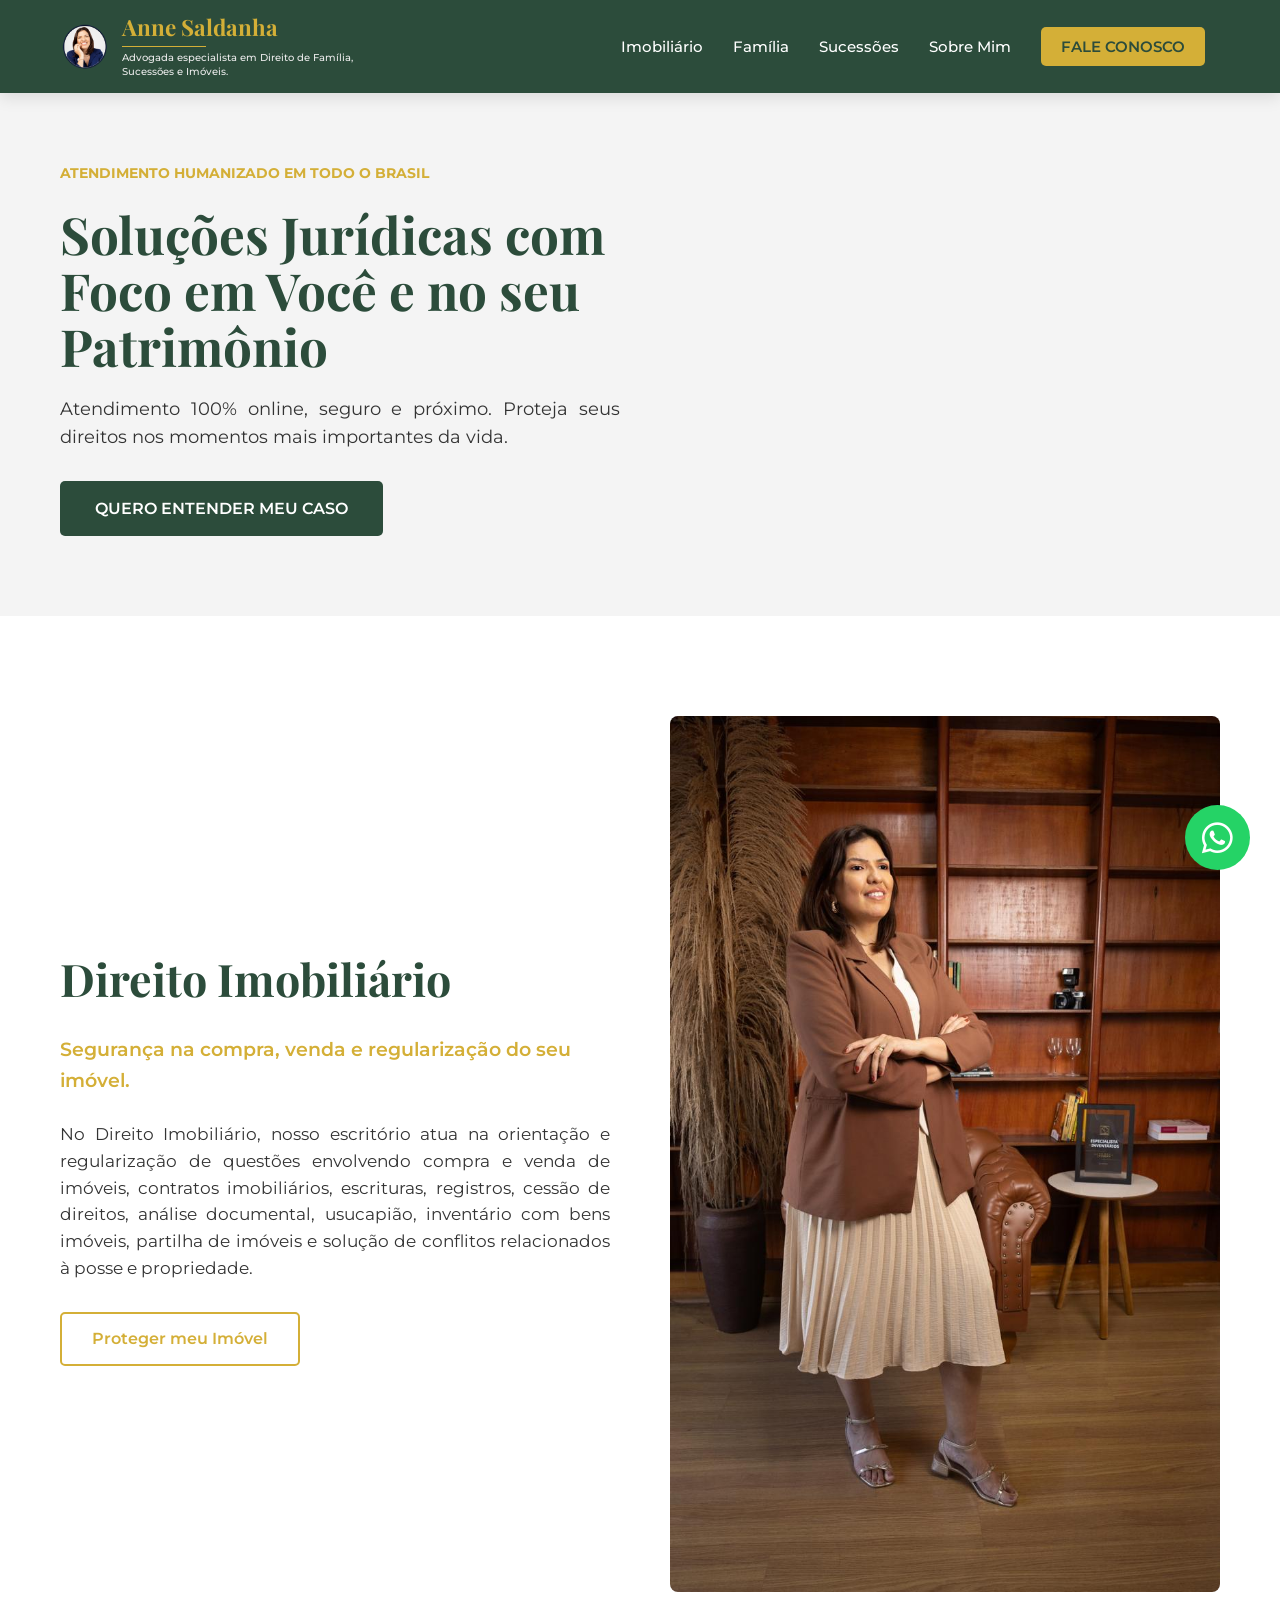
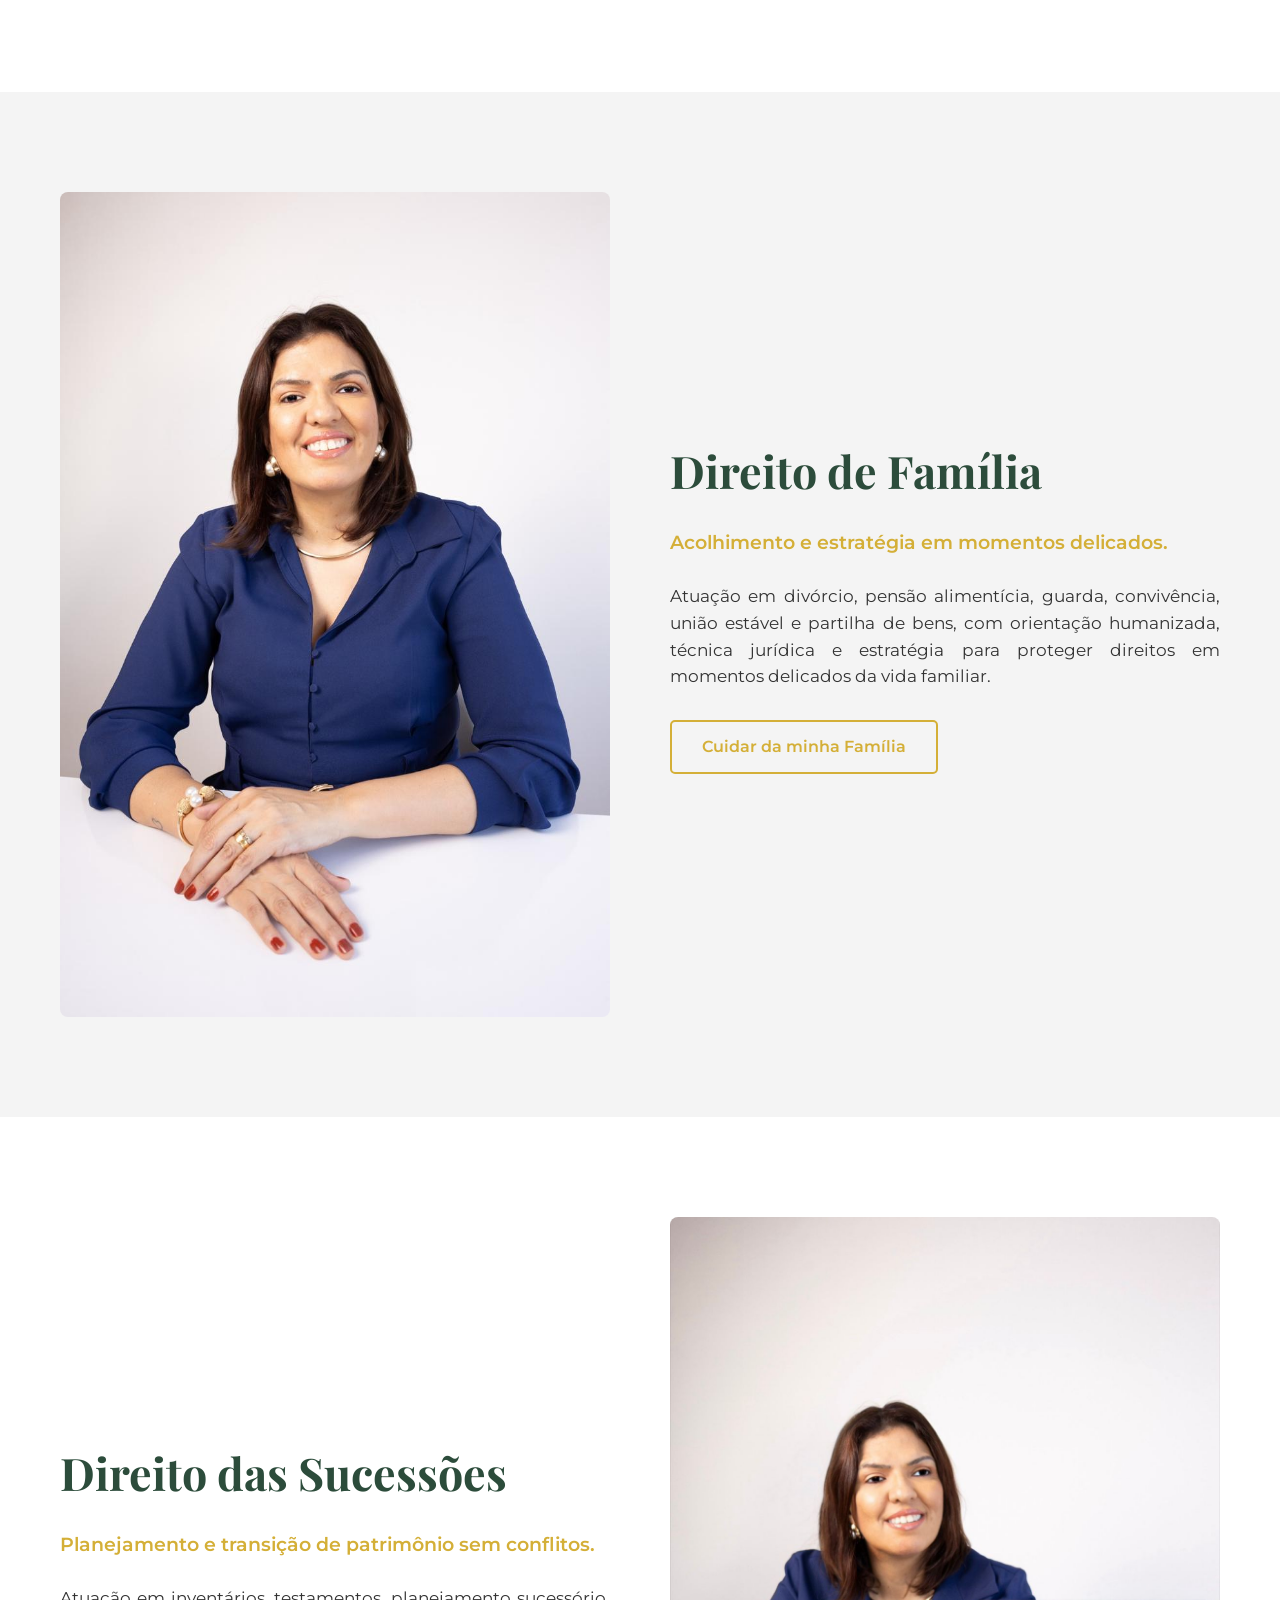
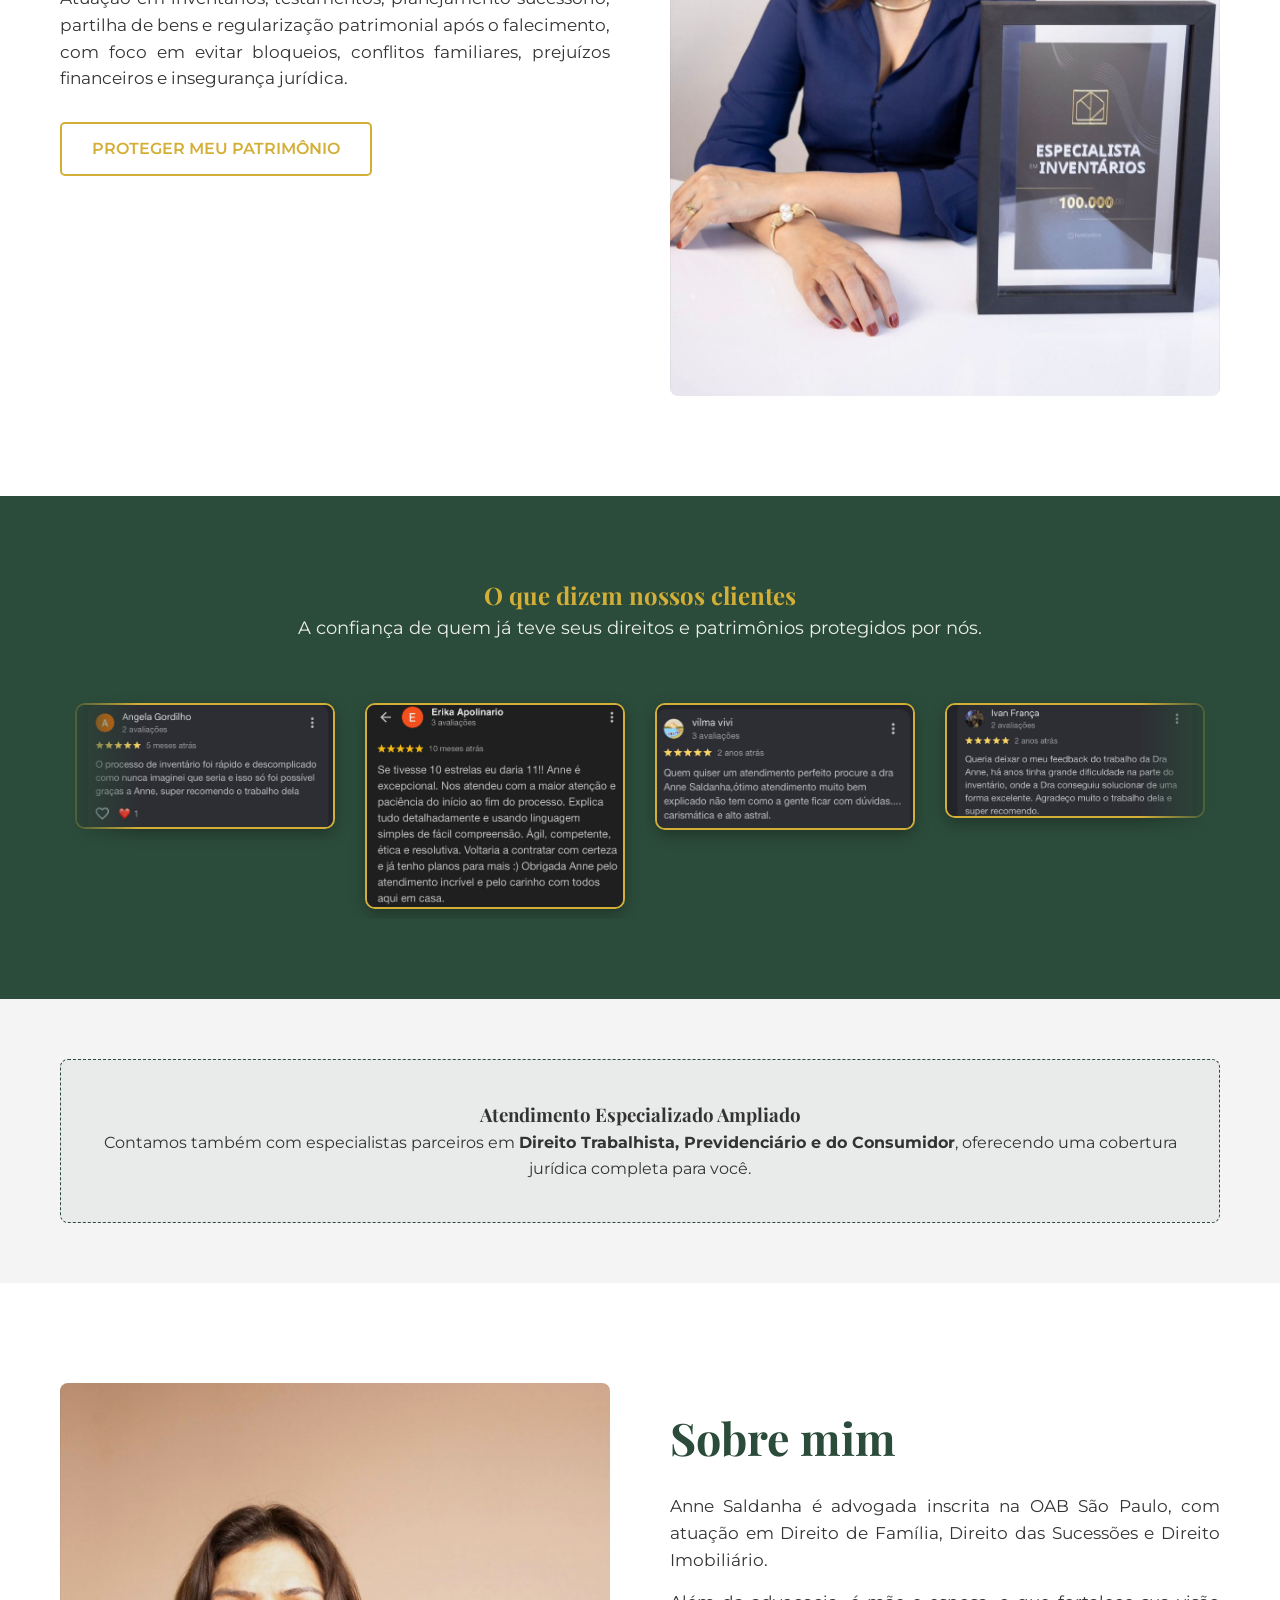
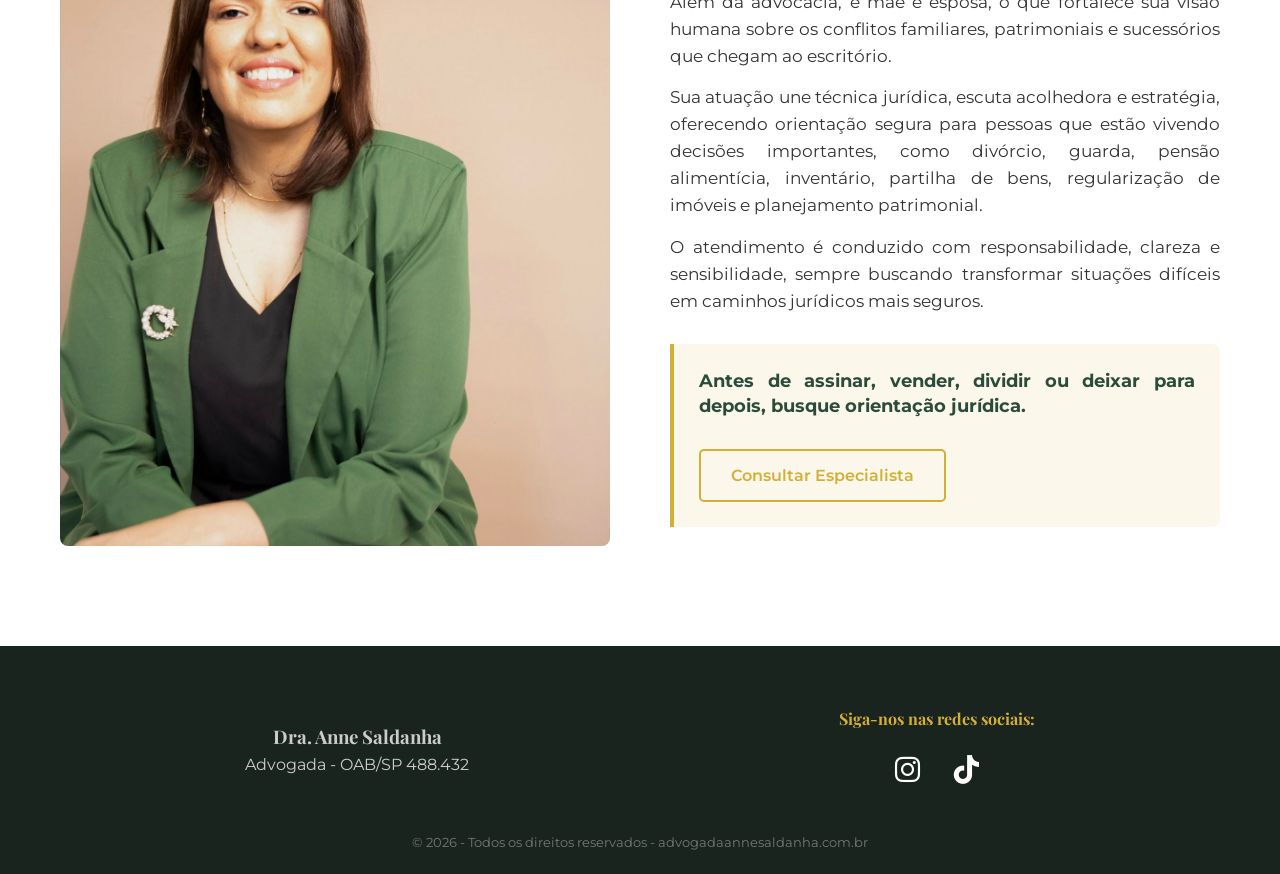
==== commit 3dfb8248: "MODIFICAÇÃO" ====
--- a/index.html
+++ b/index.html
@@ -33,7 +33,7 @@
                 <li><a href="#familia">Família</a></li>
                 <li><a href="#sucessoes">Sucessões</a></li>
                 <li><a href="#sobre">Sobre Mim</a></li>
-                <li><a href="whatsapp.html" class="btn-nav">Falar com a Dra.</a></li>
+                <li><a href="whatsapp.html" class="btn-nav">FALE CONOSCO</a></li>
             </ul>
         </nav>
     </header>
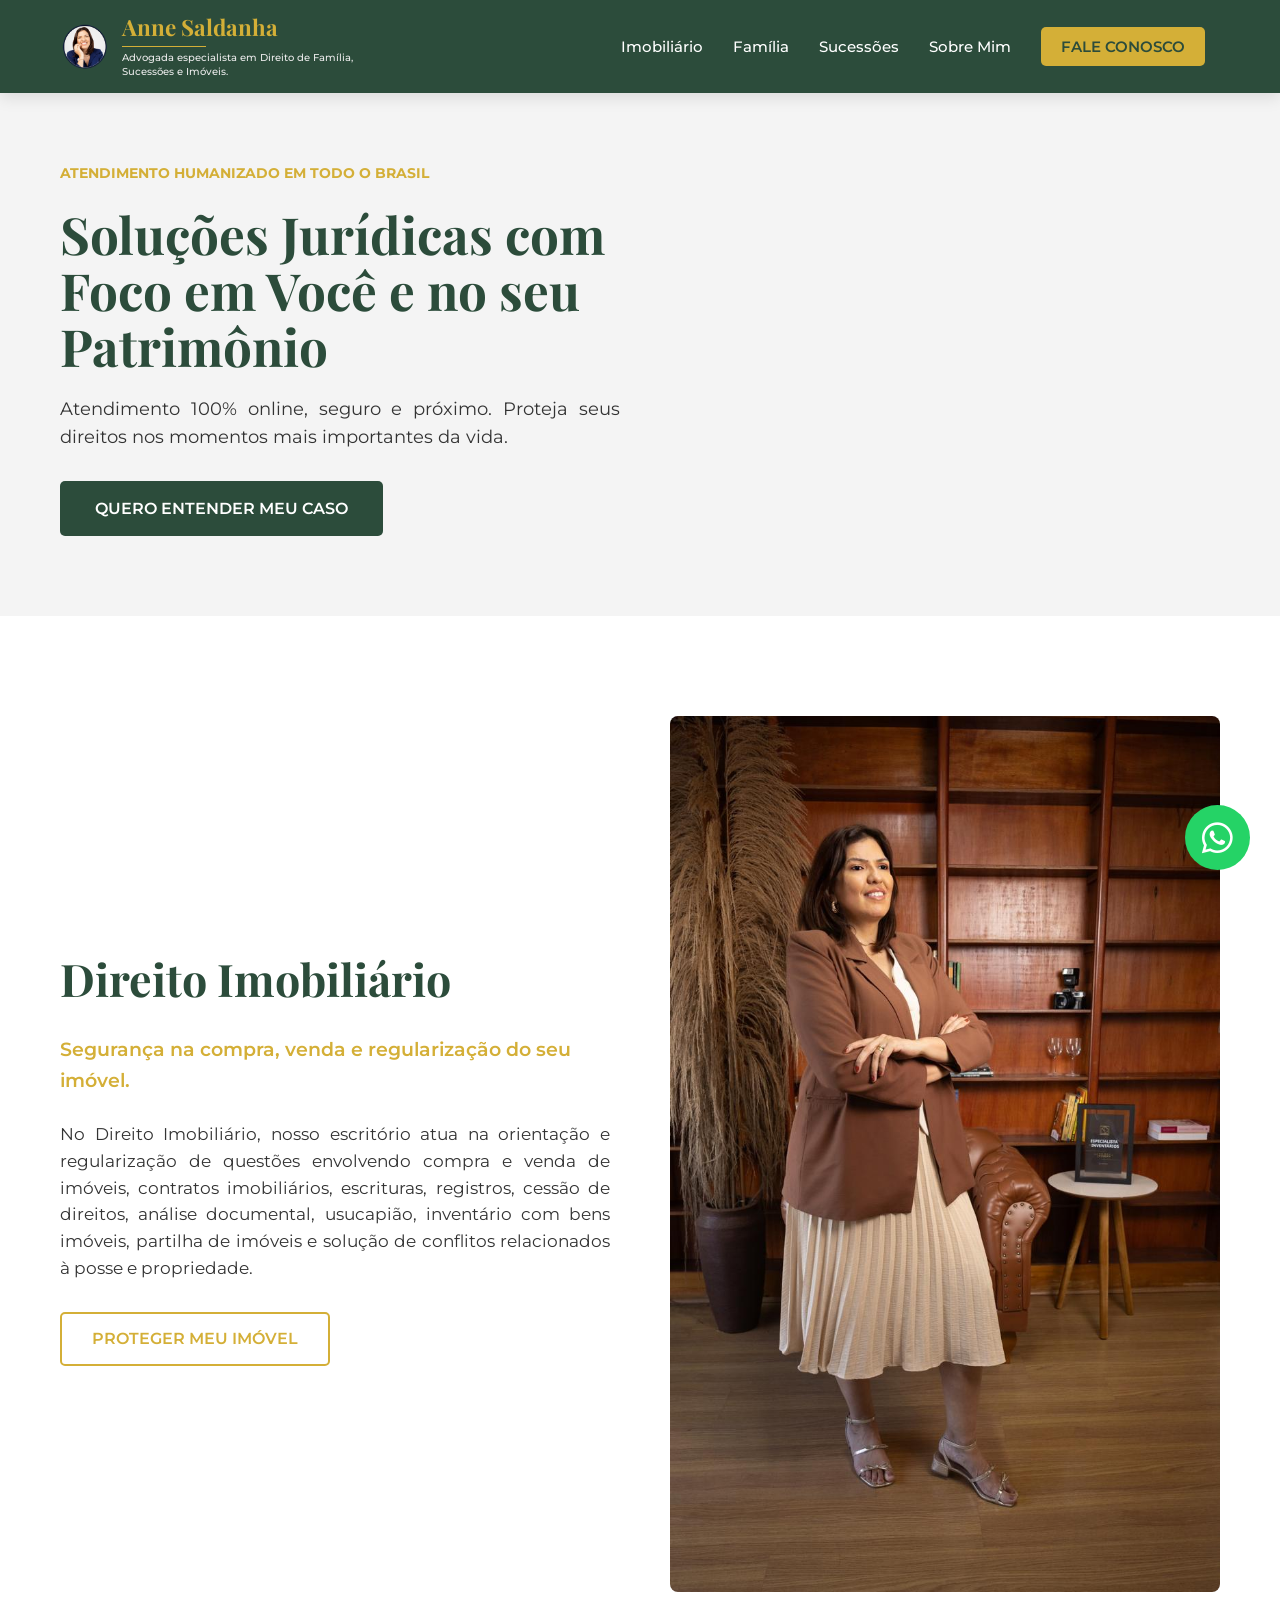
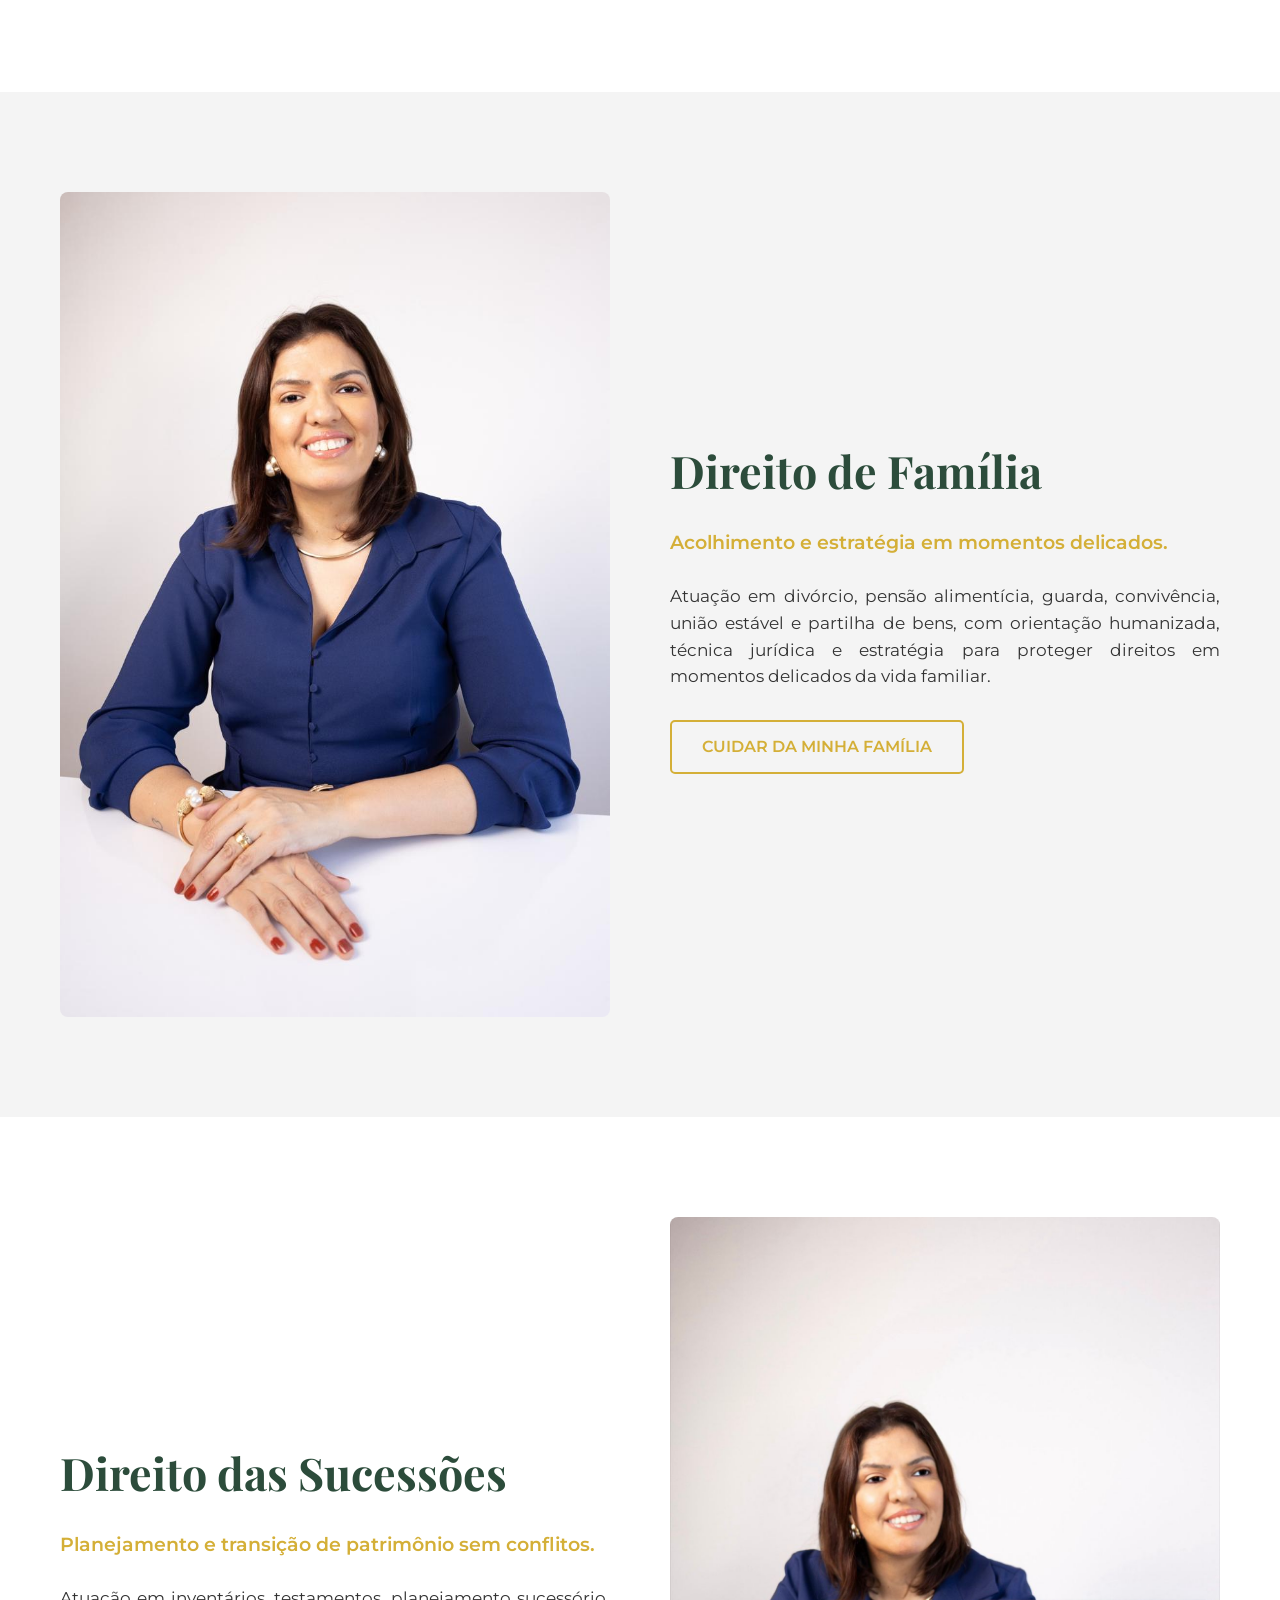
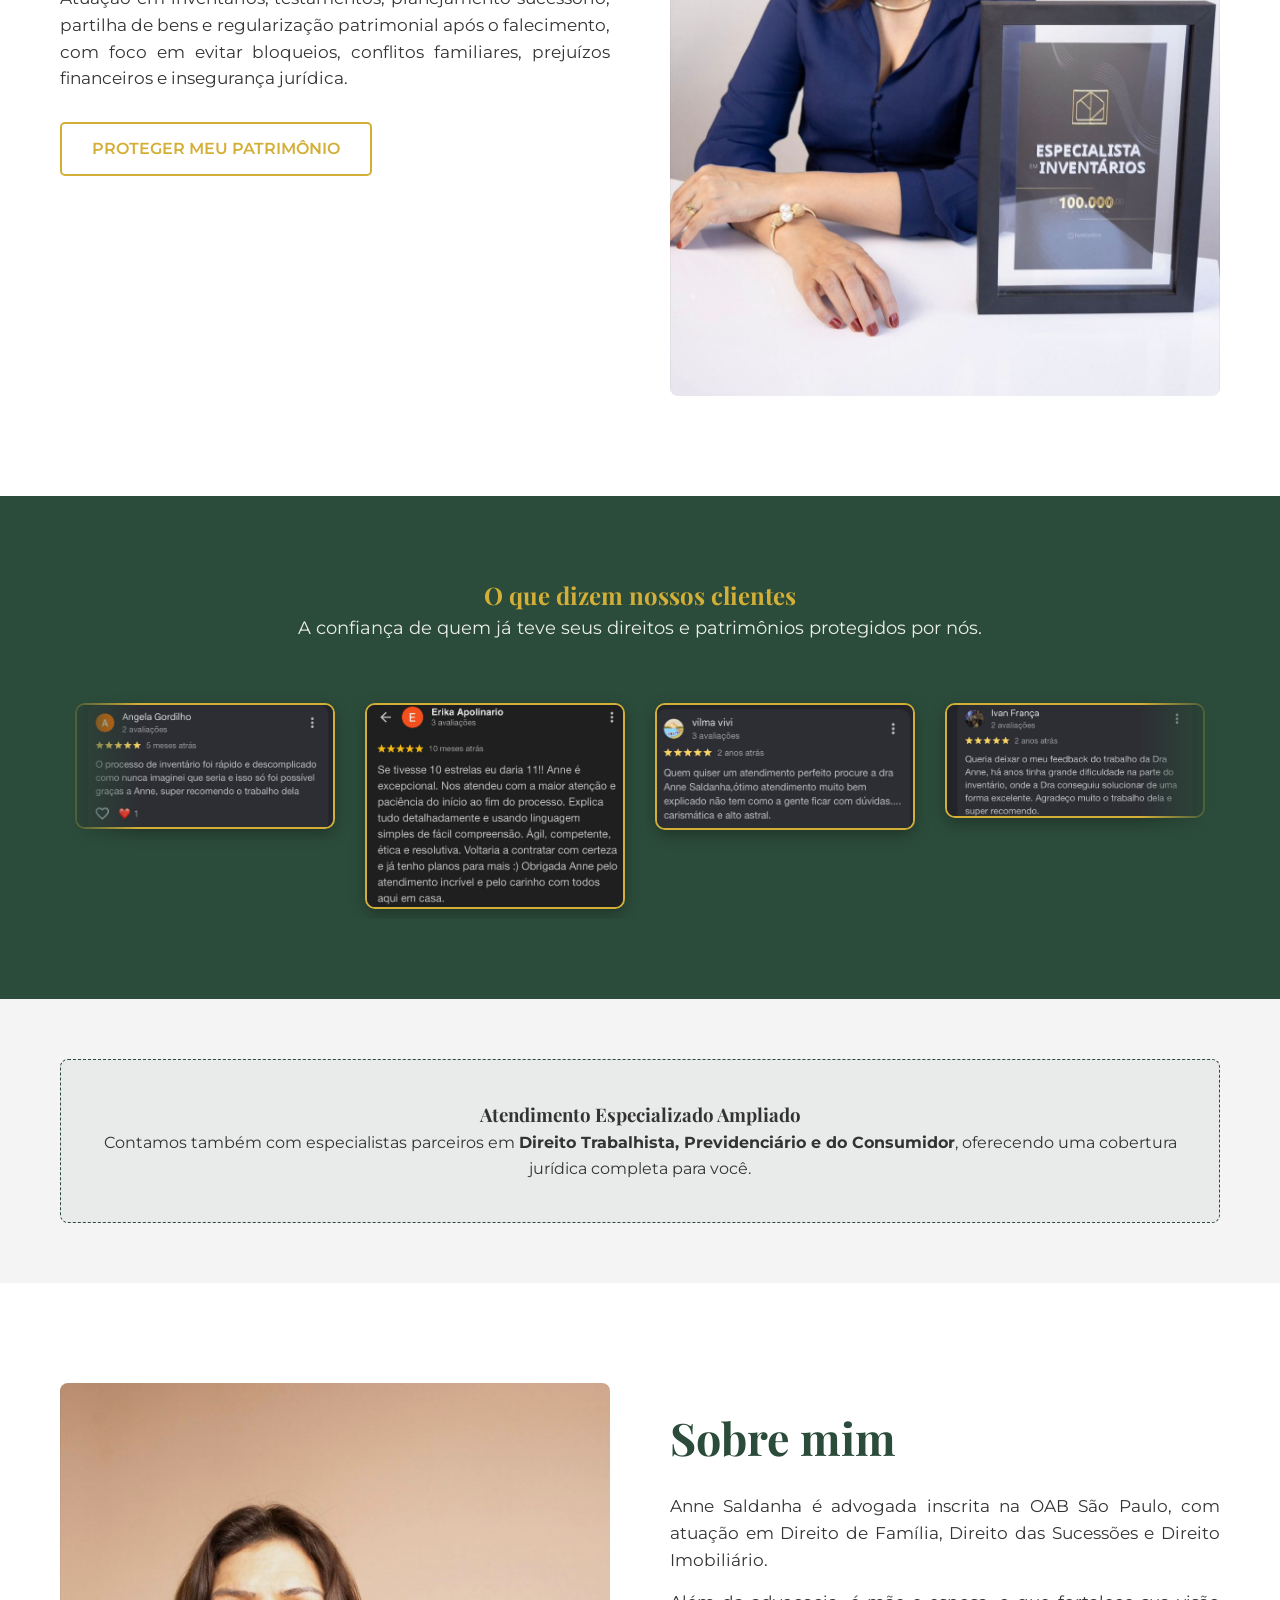
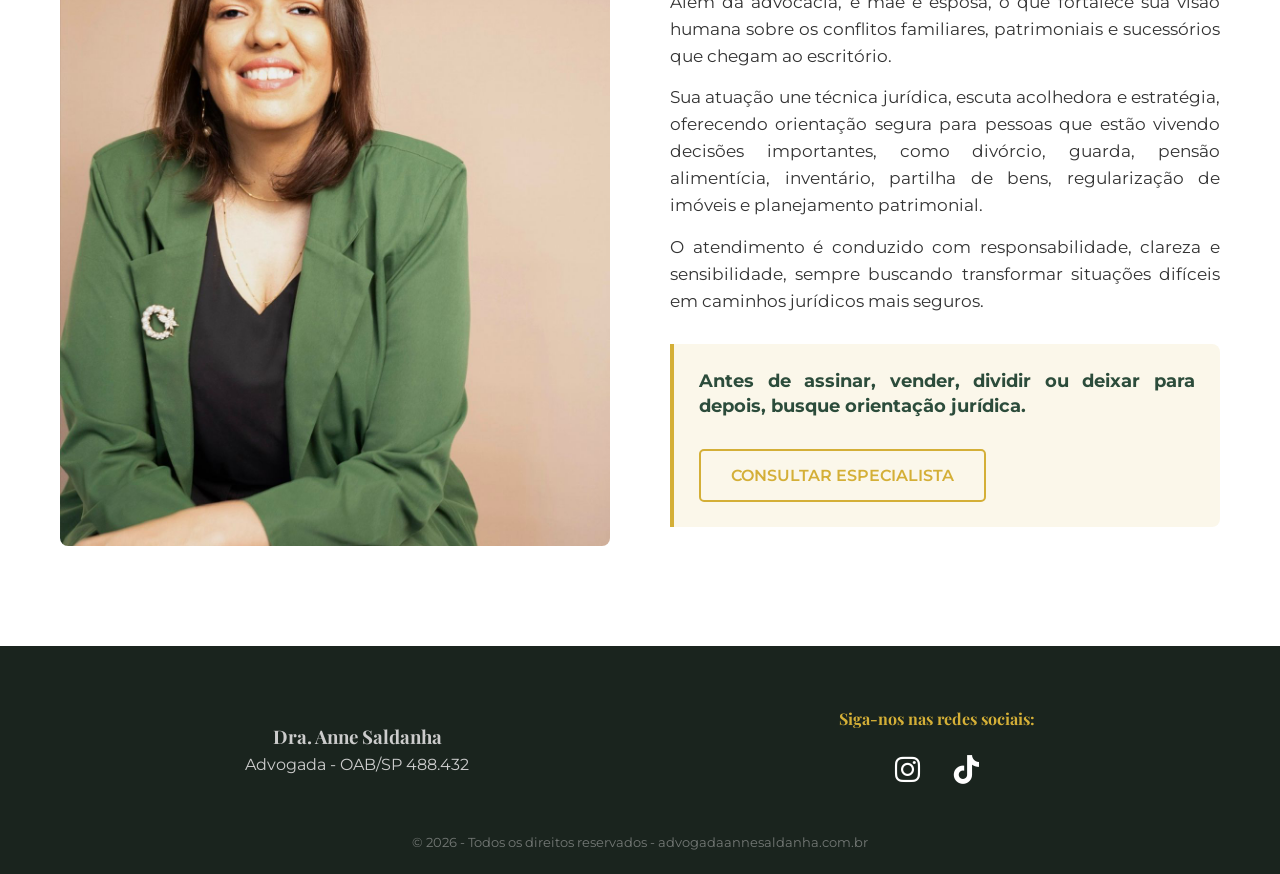
==== commit 015cba92: "UP" ====
--- a/index.html
+++ b/index.html
@@ -55,7 +55,7 @@
                 <h2>Direito Imobiliário</h2>
                 <p class="subtitle">Segurança na compra, venda e regularização do seu imóvel.</p>
                 <p class="text-justify">No Direito Imobiliário, nosso escritório atua na orientação e regularização de questões envolvendo compra e venda de imóveis, contratos imobiliários, escrituras, registros, cessão de direitos, análise documental, usucapião, inventário com bens imóveis, partilha de imóveis e solução de conflitos relacionados à posse e propriedade.</p>
-                <a href="whatsapp.html" class="btn-gold">Proteger meu Imóvel</a>
+                <a href="whatsapp.html" class="btn-gold">PROTEGER MEU IMÓVEL</a>
             </div>
             <div class="area-img">
                 <img src="img/Foto 2.jpeg" alt="Direito Imobiliário">
@@ -72,7 +72,7 @@
                 <h2>Direito de Família</h2>
                 <p class="subtitle">Acolhimento e estratégia em momentos delicados.</p>
                 <p class="text-justify">Atuação em divórcio, pensão alimentícia, guarda, convivência, união estável e partilha de bens, com orientação humanizada, técnica jurídica e estratégia para proteger direitos em momentos delicados da vida familiar.</p>
-                <a href="whatsapp.html" class="btn-gold">Cuidar da minha Família</a>
+                <a href="whatsapp.html" class="btn-gold">CUIDAR DA MINHA FAMÍLIA</a>
             </div>
         </div>
     </section>
@@ -137,7 +137,7 @@
                 
                 <div class="cta-box">
                     <p class="cta-texto text-justify"><strong>Antes de assinar, vender, dividir ou deixar para depois, busque orientação jurídica.</strong></p>
-                    <a href="whatsapp.html" class="btn-gold">Consultar Especialista</a>
+                    <a href="whatsapp.html" class="btn-gold">CONSULTAR ESPECIALISTA</a>
                 </div>
             </div>
         </div>
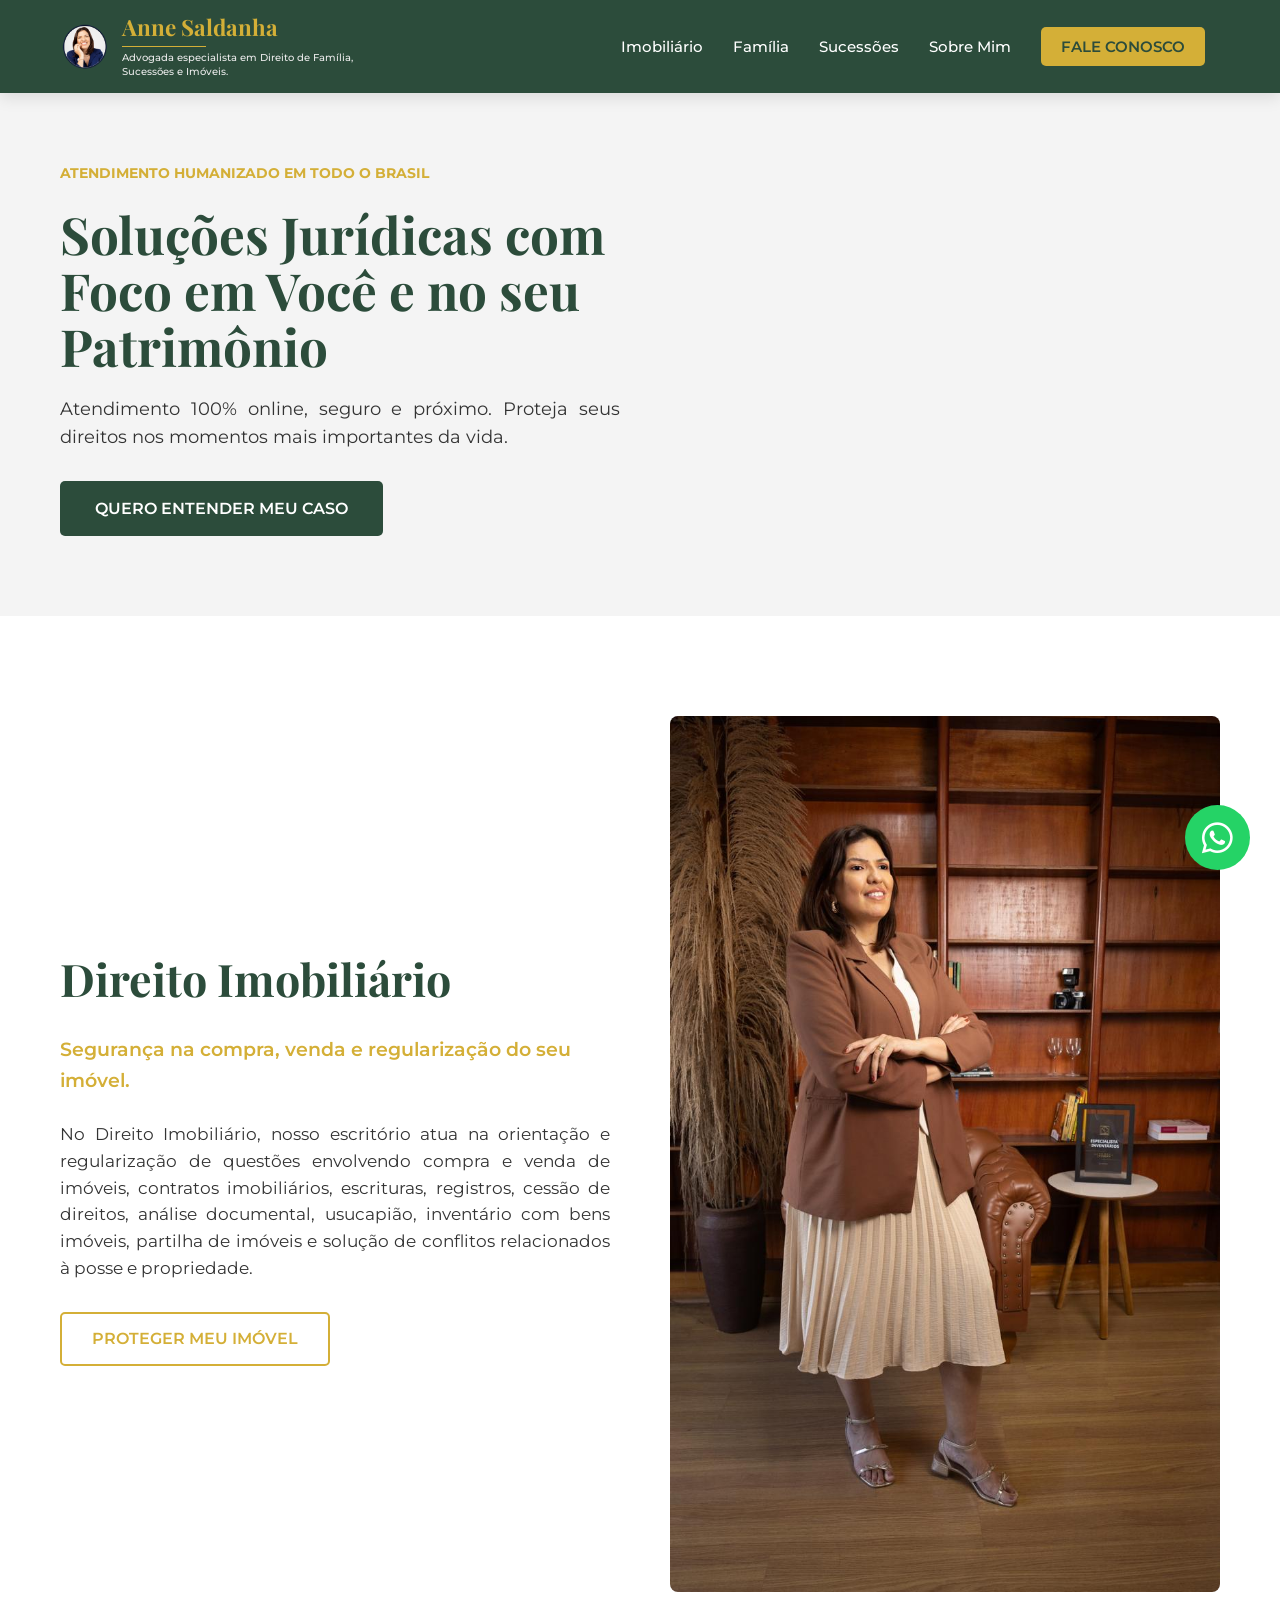
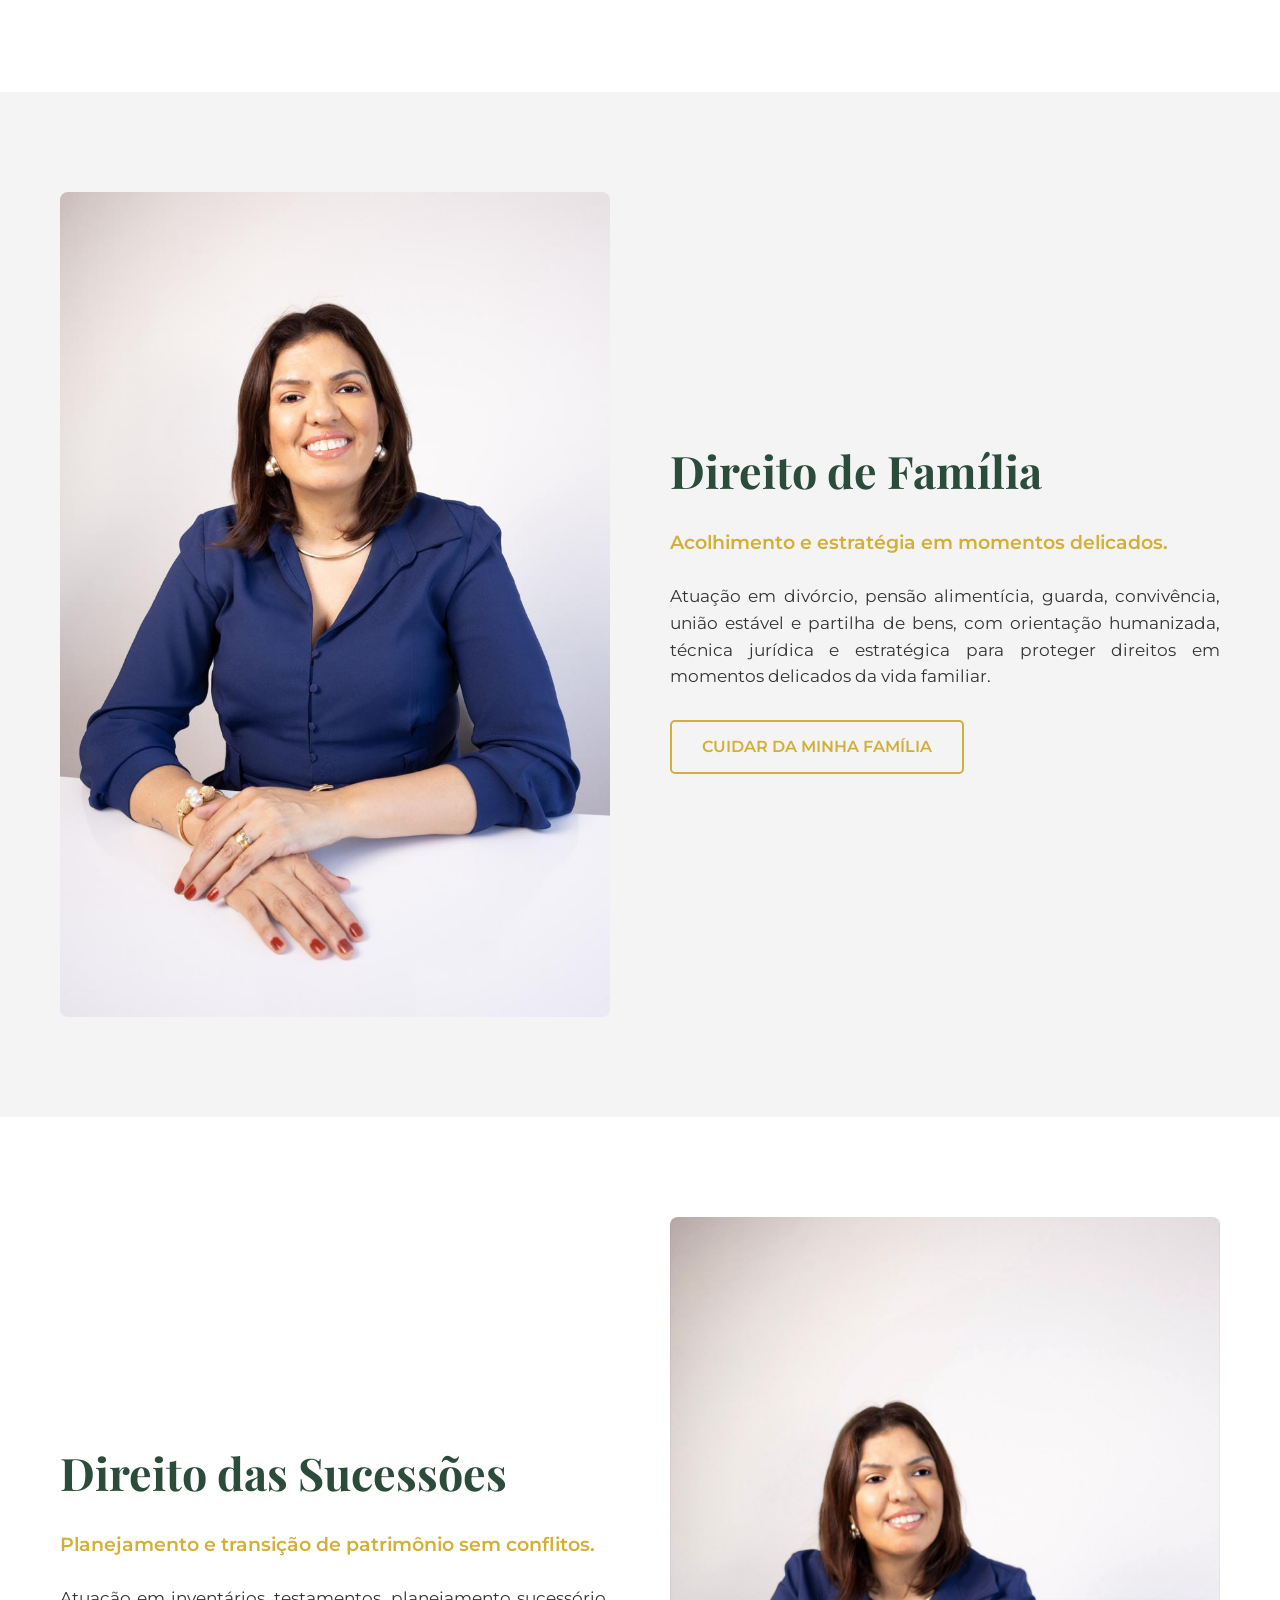
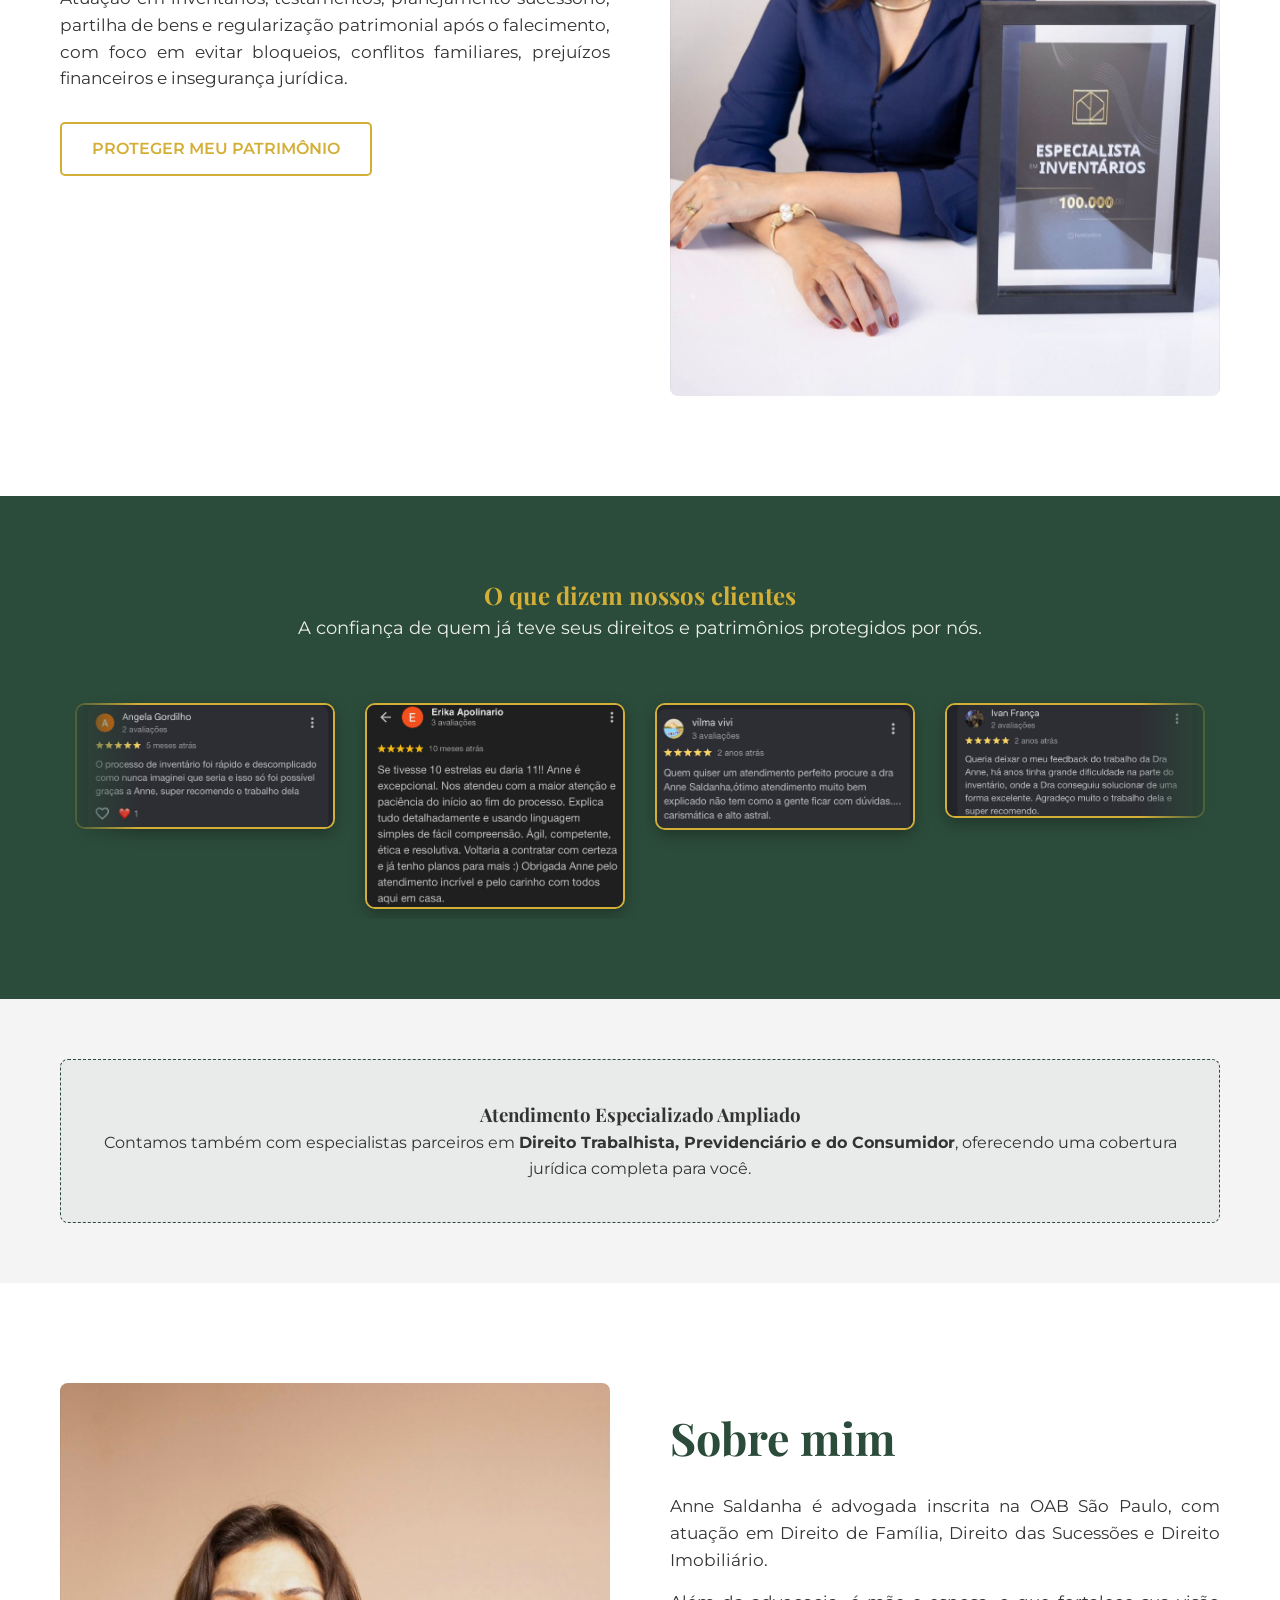
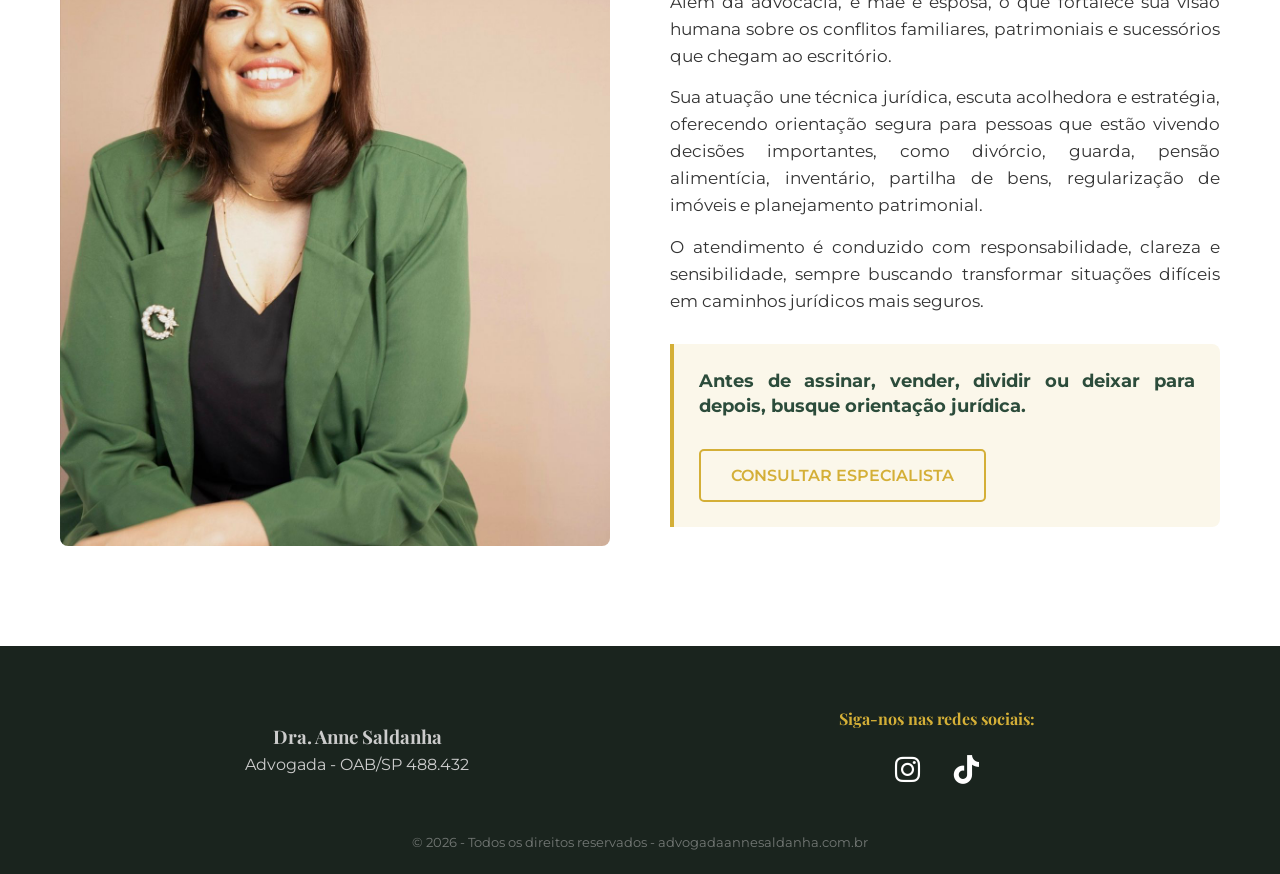
==== commit dbfa66e5: "Trocamos alguns termos" ====
--- a/index.html
+++ b/index.html
@@ -71,7 +71,7 @@
             <div class="area-text">
                 <h2>Direito de Família</h2>
                 <p class="subtitle">Acolhimento e estratégia em momentos delicados.</p>
-                <p class="text-justify">Atuação em divórcio, pensão alimentícia, guarda, convivência, união estável e partilha de bens, com orientação humanizada, técnica jurídica e estratégia para proteger direitos em momentos delicados da vida familiar.</p>
+                <p class="text-justify">Atuação em divórcio, pensão alimentícia, guarda, convivência, união estável e partilha de bens, com orientação humanizada, técnica jurídica e estratégica para proteger direitos em momentos delicados da vida familiar.</p>
                 <a href="whatsapp.html" class="btn-gold">CUIDAR DA MINHA FAMÍLIA</a>
             </div>
         </div>
